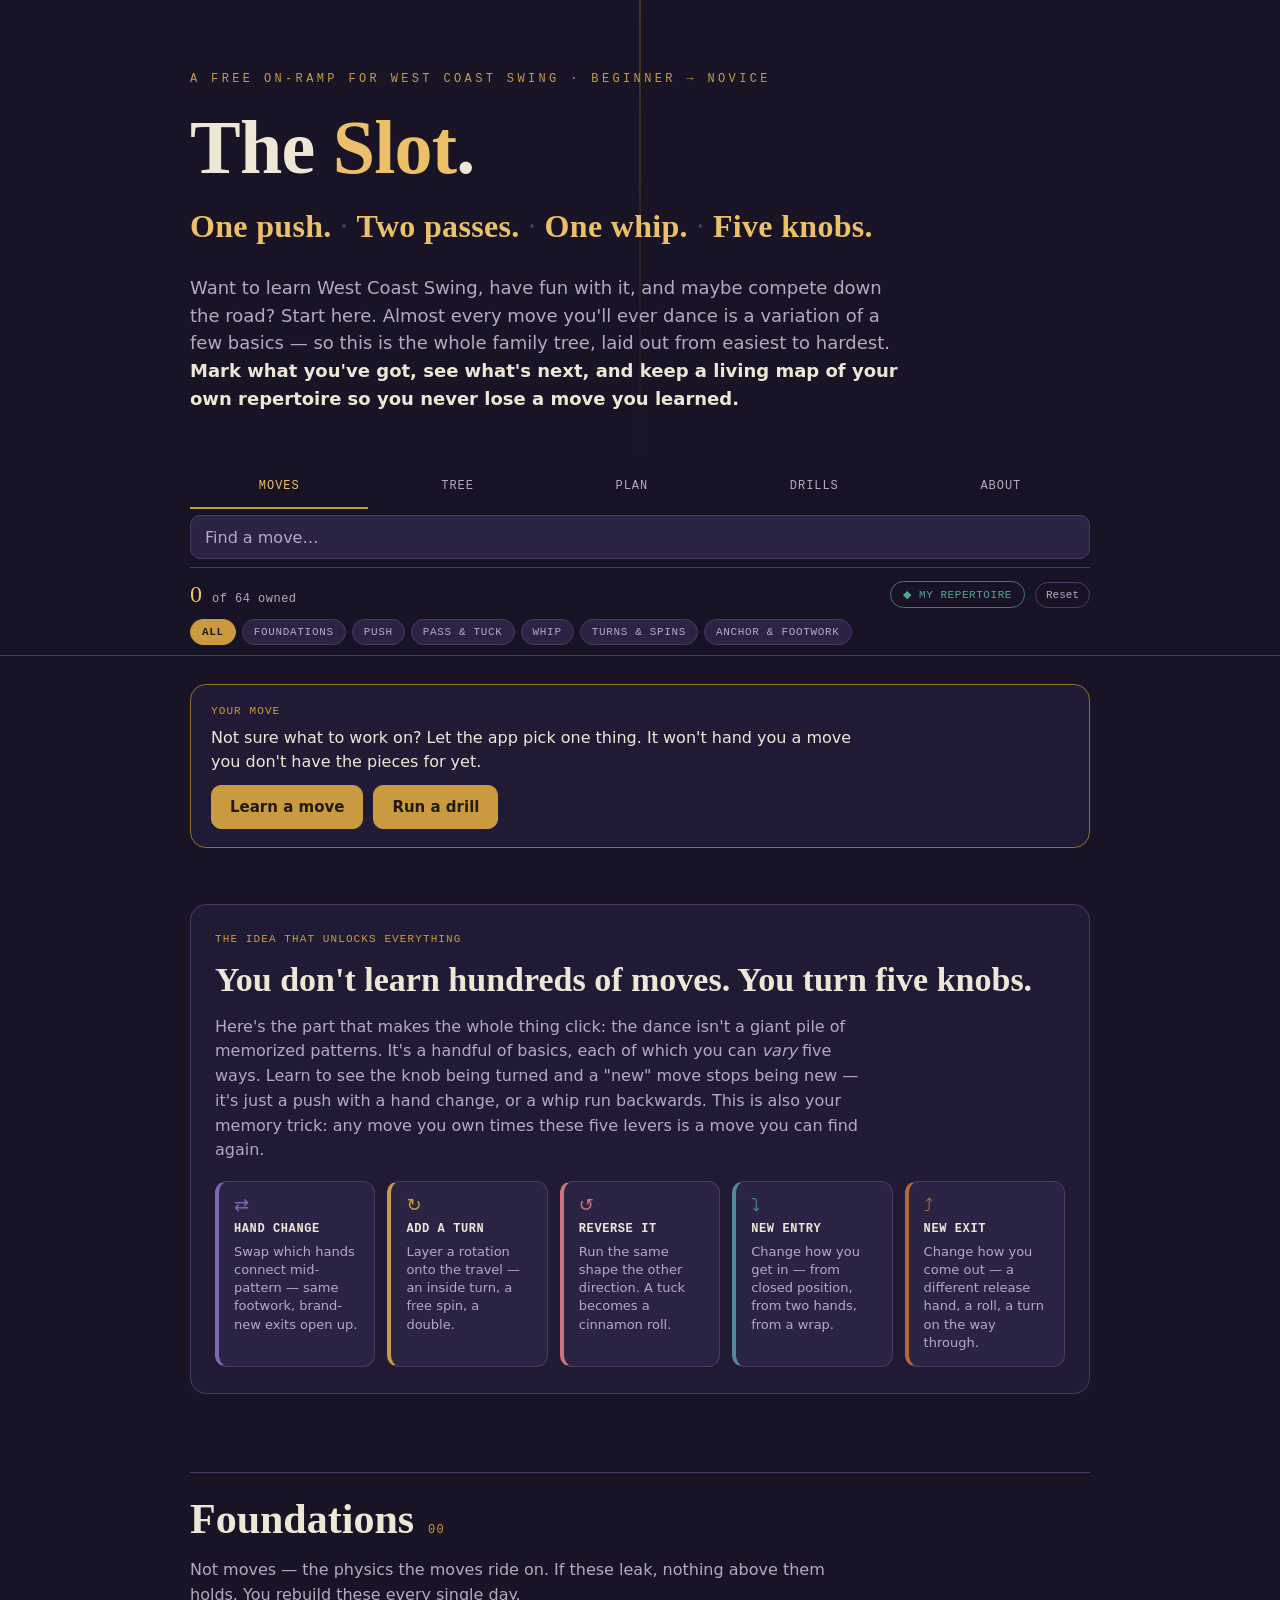
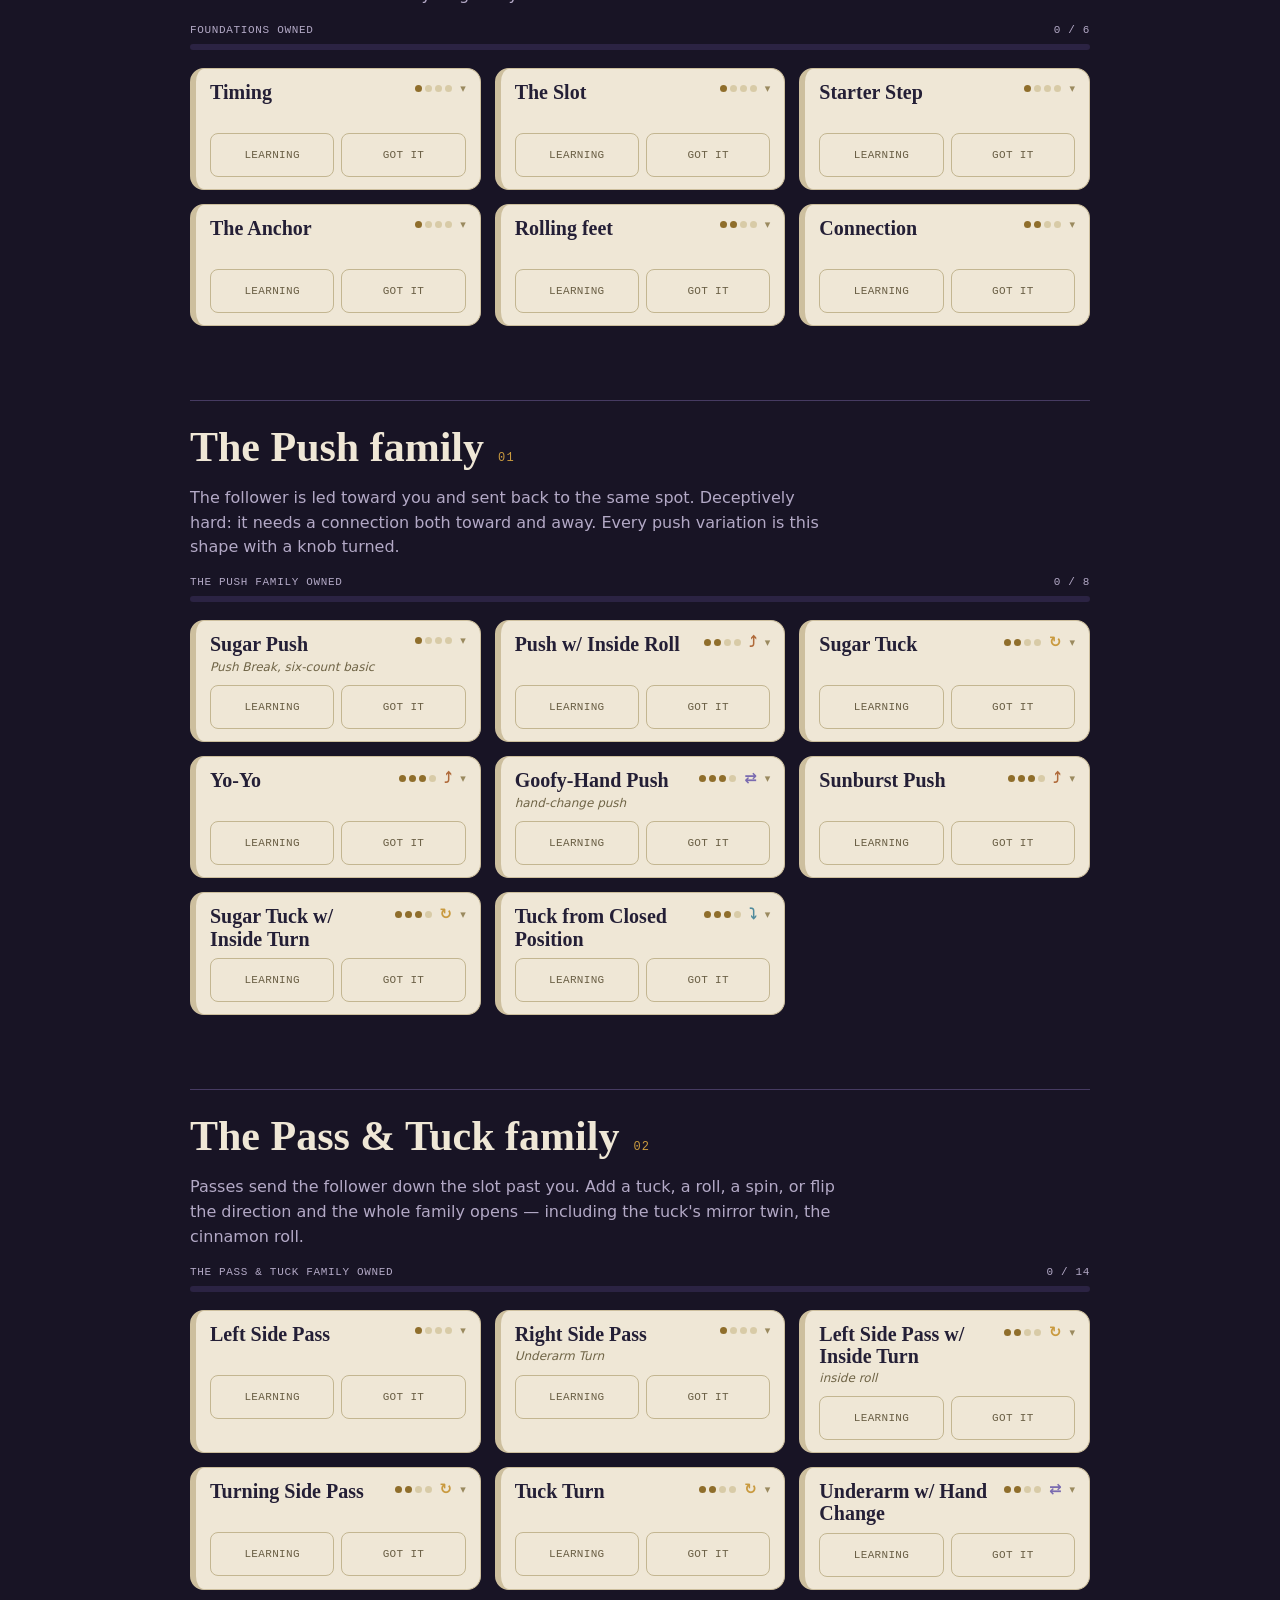
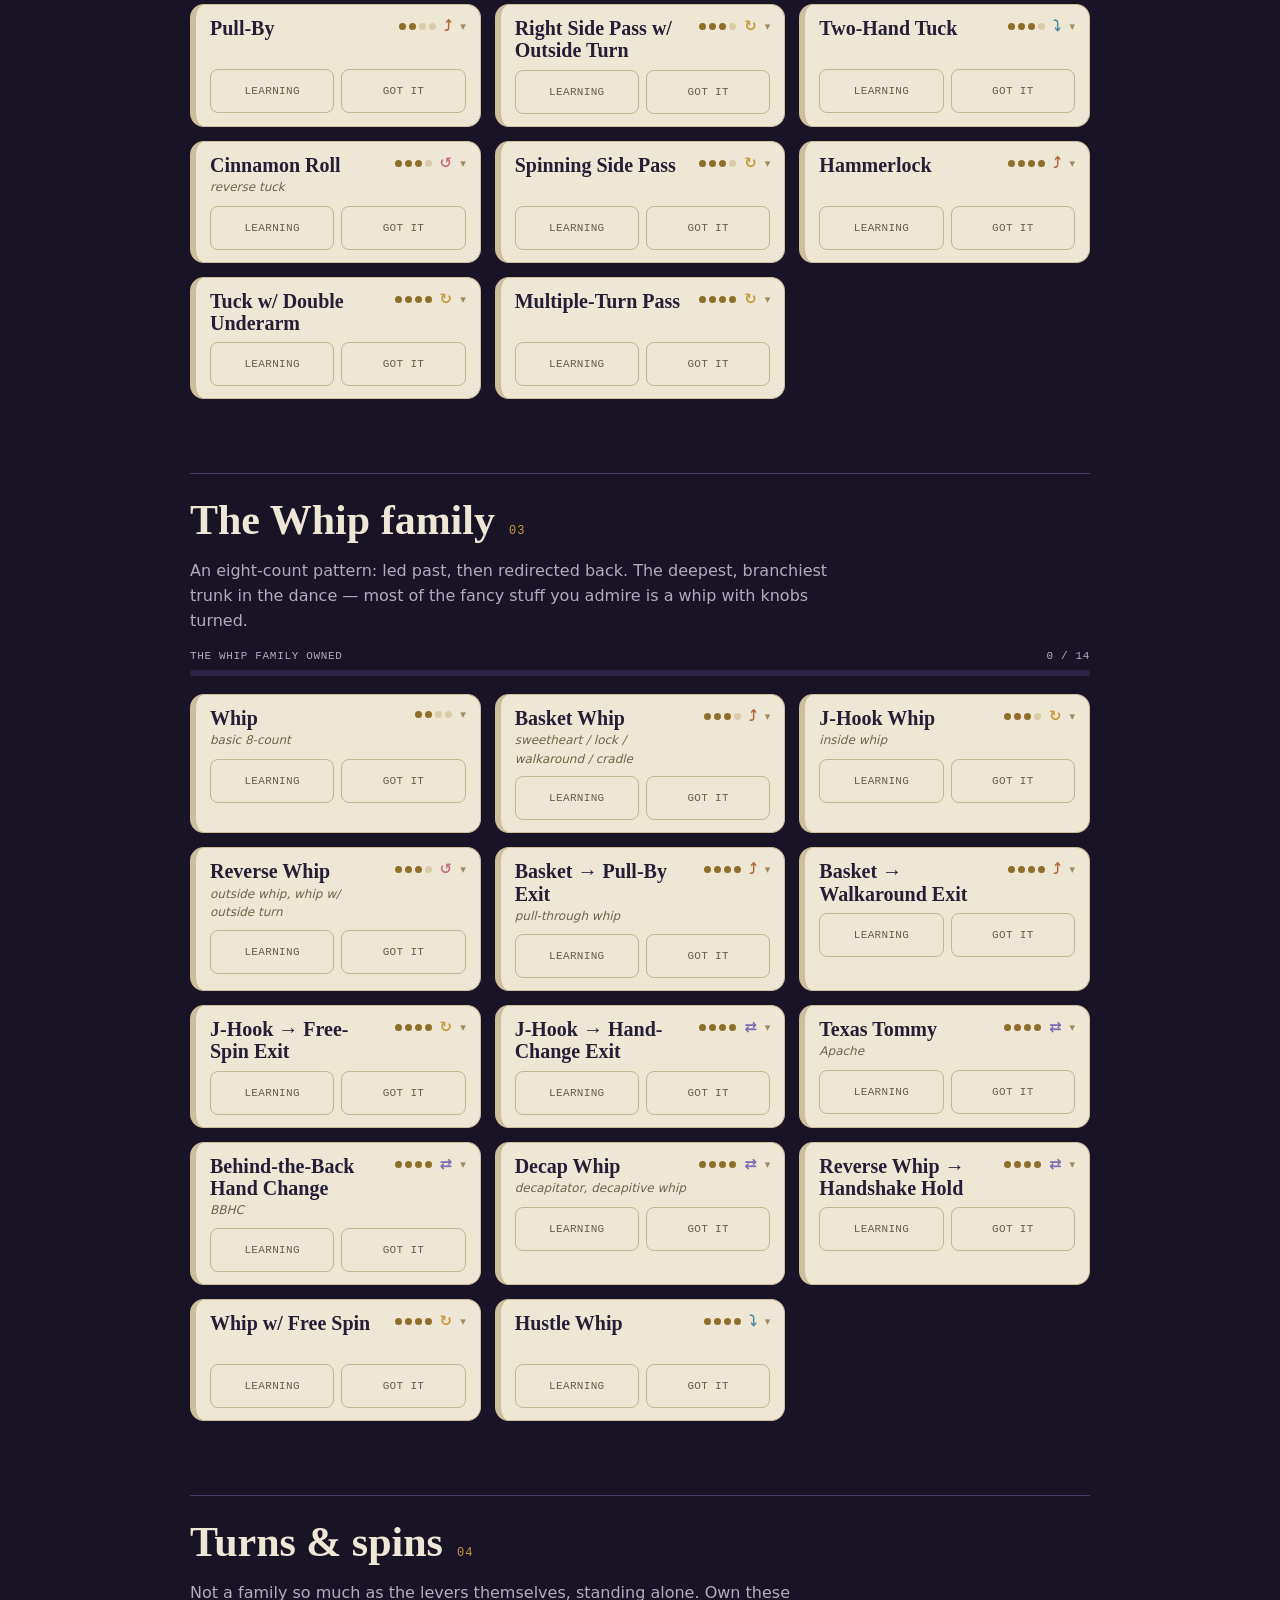
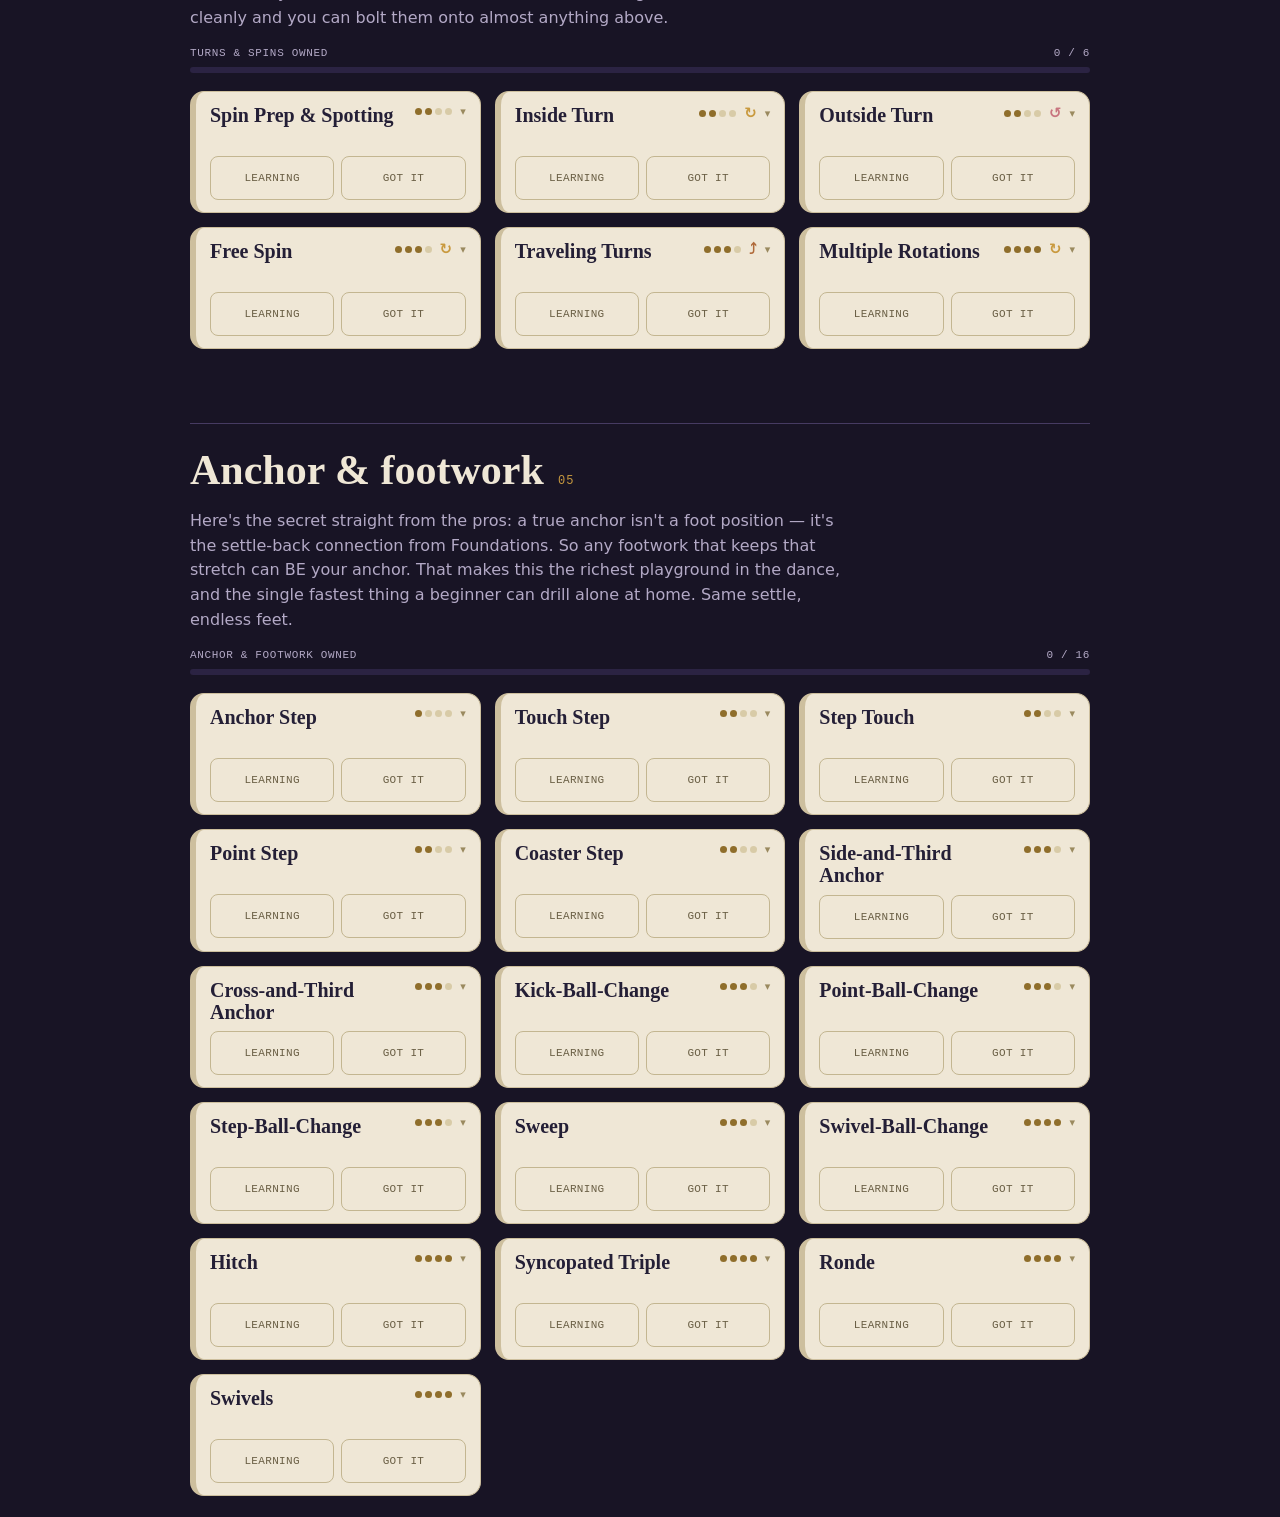
==== index.html @ b0963c93 "Sprint 9 c2: five tab-panels, sticky tab bar, hash routing Body content is regrouped into five role=" ====
<!doctype html>
<html lang="en">
<head>
<meta charset="utf-8">
<meta name="viewport" content="width=device-width, initial-scale=1">
<title>The Slot — a free path through West Coast Swing</title>
<meta name="description" content="A free, scroll-down map of West Coast Swing from beginner to novice. Every move branches off the basics — track what you've learned, see your repertoire, and drill the beginner practice plan.">
<meta name="theme-color" content="#181425">
<meta property="og:type" content="website">
<meta property="og:title" content="The Slot — a free path through West Coast Swing">
<meta property="og:description" content="Every West Coast Swing move branches off one of the basics. Track what you've learned, see your repertoire, and drill the practice plan — a friendly place to start learning to dance.">
<link rel="icon" href="favicon.svg" type="image/svg+xml">
<link rel="stylesheet" href="theslot.css">
<script src="theslot.js" onerror="window.__slotLoadErr=1"></script>
<script>
/* Blank-page net — fully inline, depends on neither theslot.js nor theslot.css (the
   files that may have failed). If the shared script didn't run, retry it once, then
   show a visible, recoverable message instead of a blank page. */
(function(){
  var retried=false, started=false;
  window.slotFail=function(){
    if(started) return;
    document.body.innerHTML='<div role="alert" style="position:fixed;inset:0;display:flex;'
      +'align-items:center;justify-content:center;padding:24px;background:#181425;color:#efe7d6;'
      +'font-family:system-ui,-apple-system,Segoe UI,Roboto,sans-serif">'
      +'<div style="max-width:420px;text-align:center">'
      +'<h1 style="font-size:22px;font-weight:600;margin:0 0 12px">Something didn’t load</h1>'
      +'<p style="font-size:16px;line-height:1.5;color:#b3a9c6;margin:0 0 20px">The site couldn’t '
      +'fetch part of itself. This is usually temporary.</p>'
      +'<button onclick="location.reload()" style="font:600 16px system-ui;min-height:44px;padding:12px 24px;'
      +'border-radius:10px;border:1px solid #c99a3f;background:#c99a3f;color:#231a08;cursor:pointer">Try again</button>'
      +'<p style="font-size:13px;line-height:1.5;color:#8a80a0;margin:20px 0 0">If it keeps happening, an ad '
      +'blocker or privacy extension may be blocking a file.</p>'
      +'</div></div>';
  };
  window.slotBoot=function(startFn){
    function go(){ started=true; try{ startFn(); }catch(e){ started=false; console.warn("[theslot] startup failed",e); slotFail(); } }
    if(typeof MOVES!=="undefined"){ go(); return; }   // shared script ran — start now
    if(retried){ slotFail(); return; }
    retried=true;
    setTimeout(function(){                             // retry once with a cache-buster
      var s=document.createElement("script");
      s.src="theslot.js?retry=1";
      s.onload=function(){ (typeof MOVES!=="undefined")?go():slotFail(); };
      s.onerror=function(){ slotFail(); };
      document.head.appendChild(s);
    },2000);
  };
})();
</script>
<style>
  *{box-sizing:border-box}
  html{scroll-behavior:smooth}
  body{margin:0;background:var(--ink);color:var(--tx);
    font-family:var(--body);line-height:1.55;-webkit-font-smoothing:antialiased}
  a{color:var(--brass-hi)}
  .wrap{max-width:940px;margin:0 auto;padding:0 20px}

  /* hero */
  header.hero{padding:70px 0 26px;position:relative;overflow:hidden}
  .spine{position:absolute;left:50%;top:0;bottom:0;width:2px;
    background:linear-gradient(var(--brass),transparent);opacity:.25;transform:translateX(-50%)}
  .eyebrow{font-family:var(--mono);font-size:12px;letter-spacing:.28em;
    text-transform:uppercase;color:var(--brass);margin-bottom:20px}
  h1{font-family:var(--display);font-weight:600;line-height:1.02;
    font-size:clamp(38px,8vw,76px);margin:0 0 10px;letter-spacing:-.01em}
  h1 em{font-style:normal;color:var(--brass-hi)}
  .pillars{font-family:var(--display);font-size:clamp(20px,4vw,32px);
    color:var(--tx);margin:16px 0 22px;letter-spacing:.01em}
  .pillars b{color:var(--brass-hi);font-weight:600}
  .pillars span{color:var(--line)}
  .lede{font-size:18px;color:var(--tx-dim);max-width:62ch}
  .lede strong{color:var(--tx)}

  /* sticky top bar: tabs (always) + search (always) + controls (Moves only). One
     sticky element, not three stacked ones. */
  .topbar{position:sticky;top:0;z-index:40;background:rgba(24,20,37,.94);
    backdrop-filter:blur(8px);border-bottom:1px solid var(--line)}
  .topbar .wrap{padding-top:8px;padding-bottom:8px}
  /* tab bar */
  .tabs{display:flex;gap:4px;overflow-x:auto;-webkit-overflow-scrolling:touch;scrollbar-width:none}
  .tabs::-webkit-scrollbar{display:none}
  .tab{flex:1 0 auto;font-family:var(--mono);font-size:12px;letter-spacing:.08em;text-transform:uppercase;
    background:transparent;color:var(--tx-dim);border:0;border-bottom:2px solid transparent;
    padding:9px 12px;min-height:44px;cursor:pointer;transition:color .15s,border-color .15s;white-space:nowrap}
  .tab:hover{color:var(--tx)}
  .tab[aria-selected="true"]{color:var(--brass-hi);border-bottom-color:var(--brass)}
  .tab:focus-visible{outline:2px solid var(--brass);outline-offset:-2px;border-radius:4px}
  /* search row */
  .searchrow{margin-top:6px}
  .search{width:100%;font-family:var(--body);font-size:16px;color:var(--tx);
    background:var(--ink3);border:1px solid var(--line);border-radius:10px;
    padding:10px 14px;min-height:44px;-webkit-appearance:none;appearance:none}
  .search::placeholder{color:var(--tx-dim)}
  .search:focus-visible{outline:2px solid var(--brass);outline-offset:1px;border-color:var(--brass-lo)}
  /* controls row (Moves only). Chips scroll horizontally so the sticky header stays
     shallow on a phone instead of wrapping to three rows. */
  .controls{margin-top:8px;padding-top:8px;border-top:1px solid var(--line)}
  /* meter | repertoire | reset on the first line, chips scroll on the second */
  .controls .row{display:grid;grid-template-columns:1fr auto auto;gap:6px 10px;align-items:center}
  .meter{display:flex;align-items:baseline;gap:10px;grid-column:1;grid-row:1}
  .meter .big{font-family:var(--display);font-size:24px;color:var(--brass-hi)}
  .meter .sub{font-family:var(--mono);font-size:12px;color:var(--tx-dim);letter-spacing:.04em}
  .toggle{grid-column:2;grid-row:1}
  .reset{grid-column:3;grid-row:1}
  .chips{display:flex;flex-wrap:nowrap;gap:6px;grid-column:1/-1;grid-row:2;min-width:0;
    overflow-x:auto;-webkit-overflow-scrolling:touch;scrollbar-width:none;padding-bottom:2px}
  .chips::-webkit-scrollbar{display:none}
  .chip{white-space:nowrap;flex:0 0 auto}
  .chip{font-family:var(--mono);font-size:11px;letter-spacing:.06em;text-transform:uppercase;
    background:var(--ink3);color:var(--tx-dim);border:1px solid var(--line);
    padding:6px 11px;border-radius:999px;cursor:pointer;transition:.15s}
  .chip:hover{color:var(--tx)}
  .chip.on{background:var(--brass);color:#231a08;border-color:var(--brass);font-weight:600}
  .toggle{font-family:var(--mono);font-size:11px;letter-spacing:.05em;text-transform:uppercase;
    background:transparent;color:var(--got);border:1px solid var(--got-lo);
    padding:6px 12px;border-radius:999px;cursor:pointer;transition:.15s}
  .toggle.on{background:var(--got);color:#08251d;font-weight:600}
  .reset{font-family:var(--mono);font-size:11px;color:var(--tx-dim);background:transparent;
    border:1px solid var(--line);padding:6px 10px;border-radius:999px;cursor:pointer}
  .reset:hover{color:var(--tx)}

  section{padding:20px 0}
  /* The game layer ships dark (D-012). `hidden` is styled display:none by the UA
     stylesheet, but that has near-zero specificity — any later `display` rule on a
     section would silently win and reveal an unreviewed section on the live site.
     This makes the dark-ship guarantee structural instead of leaning on that default. */
  [hidden]{display:none !important}
  .section-lead{max-width:64ch}
  h2.big{font-family:var(--display);font-size:clamp(26px,5vw,40px);margin:8px 0 4px;font-weight:600}

  /* levers key */
  .levers{background:var(--ink2);border:1px solid var(--line);border-radius:16px;
    padding:26px 24px;margin:8px 0 4px}
  .levers .k{font-family:var(--mono);font-size:11px;letter-spacing:.1em;text-transform:uppercase;color:var(--brass);margin-bottom:6px}
  .levers h2{font-family:var(--display);font-size:clamp(24px,4vw,34px);margin:0 0 8px;font-weight:600}
  .levers p{color:var(--tx-dim);max-width:64ch;margin:0 0 18px}
  .lgrid{display:grid;grid-template-columns:repeat(auto-fit,minmax(150px,1fr));gap:12px}
  .lcard{background:var(--ink3);border:1px solid var(--line);border-radius:12px;padding:14px 15px;
    border-left:4px solid var(--c)}
  .lcard .g{font-size:18px;line-height:1;color:var(--c)}
  .lcard .t{font-family:var(--mono);font-size:12px;letter-spacing:.05em;text-transform:uppercase;
    color:var(--tx);margin:6px 0 4px;font-weight:600}
  .lcard .d{font-size:13px;color:var(--tx-dim);line-height:1.4}

  /* family header */
  .fam-head{display:flex;align-items:baseline;gap:14px;margin:34px 0 4px;
    padding-top:14px;border-top:1px solid var(--line)}
  .fam-head h2{font-family:var(--display);font-size:clamp(26px,5vw,42px);margin:0;font-weight:600}
  .fam-head .n{font-family:var(--mono);font-size:12px;color:var(--brass);letter-spacing:.1em}
  .fam-desc{color:var(--tx-dim);max-width:64ch;margin:6px 0 14px}
  .fambar{margin:0 0 18px}
  .fambar .lab{display:flex;justify-content:space-between;font-family:var(--mono);
    font-size:11px;letter-spacing:.06em;color:var(--tx-dim);margin-bottom:5px;text-transform:uppercase}
  .fambar .track{height:6px;background:var(--ink3);border-radius:3px;overflow:hidden}
  .fambar .fill{height:100%;background:linear-gradient(90deg,var(--got-lo),var(--got));width:0;transition:width .4s}

  /* move cards */
  .moves{display:grid;grid-template-columns:repeat(auto-fill,minmax(280px,1fr));gap:14px}
  .move .card{background:var(--paper);color:var(--tx-ink);border-radius:14px;padding:12px 14px;
    border:1px solid #cdbf9e;border-left:6px solid #cdbf9e;transition:border-color .18s,background .18s;height:100%;
    display:flex;flex-direction:column;gap:8px}
  .move[data-status="learning"] .card{border-left-color:var(--learning)}
  .move[data-status="got"] .card{border-left-color:var(--got);background:#e7edd9}
  /* the whole name row is the expand toggle — a real button, reset to look like the old header */
  .cardhead{width:100%;background:transparent;border:0;padding:0;margin:0;color:inherit;
    font:inherit;text-align:left;cursor:pointer;min-height:44px;
    display:flex;justify-content:space-between;align-items:flex-start;gap:10px}
  .cardhead:focus-visible{outline:2px solid var(--brass);outline-offset:3px;border-radius:8px}
  .hd-title{display:flex;flex-direction:column;min-width:0}
  .hd-side{display:flex;align-items:center;gap:8px;flex-shrink:0;padding-top:2px}
  .name{font-family:var(--display);font-size:20px;font-weight:600;line-height:1.12}
  .aka{font-size:12px;color:#6f6446;margin-top:2px;font-style:italic}
  .pips{display:flex;gap:3px;flex-shrink:0}
  .pip{width:7px;height:7px;border-radius:50%;background:#d8cba7}
  .pip.on{background:var(--brass-lo)}
  .lglyph{font-size:15px;line-height:1;color:var(--c);font-weight:700}
  .chev{font-size:11px;color:#9a8a5f;line-height:1;transition:transform .18s}
  .cardhead[aria-expanded="true"] .chev{transform:rotate(180deg)}
  .detail{display:flex;flex-direction:column;gap:9px}
  .meta{display:flex;flex-wrap:wrap;gap:6px;align-items:center}
  .count{font-family:var(--mono);font-size:11px;color:#5a4e33;background:#e2d6b7;
    padding:2px 7px;border-radius:5px;letter-spacing:.02em}
  .lever{font-family:var(--mono);font-size:10px;letter-spacing:.05em;text-transform:uppercase;
    padding:2px 8px;border-radius:999px;color:#fff;background:var(--c);display:inline-flex;gap:5px;align-items:center;font-weight:600}
  .builds{font-family:var(--mono);font-size:11px;letter-spacing:.02em;color:#7a6b45}
  .builds b{color:var(--brass-lo)}
  .blurb{font-size:14px;color:#3f3826;line-height:1.5}
  .status{display:flex;gap:7px}
  .status button{font-family:var(--mono);font-size:11px;letter-spacing:.03em;text-transform:uppercase;
    border:1px solid #c3b691;background:transparent;color:#6a5f45;padding:5px 11px;border-radius:8px;cursor:pointer;transition:.15s;
    min-height:44px;flex:1}
  .status button:focus-visible{outline:2px solid var(--brass);outline-offset:2px}
  .status .lrn.on{background:var(--learning);border-color:var(--learning);color:#3a2409;font-weight:600}
  .status .got.on{background:var(--got);border-color:var(--got);color:#07251d;font-weight:600}
  .watch{align-self:flex-start;font-family:var(--mono);font-size:11px;letter-spacing:.03em;text-transform:uppercase;color:#5a4e33;text-decoration:none;border:1px solid #c3b691;border-radius:8px;padding:8px 12px;min-height:38px;display:inline-flex;align-items:center;transition:.15s;white-space:nowrap}
  .watch:hover{background:#e2d6b7;color:#3a2f19}
  @media (prefers-reduced-motion:reduce){.chev{transition:none}}

  .empty{color:var(--tx-dim);font-style:italic;padding:8px 0 20px}

  /* prose blocks */
  .block{background:var(--ink2);border:1px solid var(--line);border-radius:16px;padding:26px 24px;margin:8px 0}
  .block.honest{border-color:var(--brass-lo);background:linear-gradient(180deg,#221a2f,#1c1729)}
  .block .k{font-family:var(--mono);font-size:11px;letter-spacing:.1em;text-transform:uppercase;color:var(--brass);margin-bottom:8px}
  .block h2{font-family:var(--display);font-size:clamp(24px,4vw,36px);margin:0 0 12px;font-weight:600}
  .block p{color:var(--tx-dim);max-width:66ch;margin:0 0 12px}
  .block p:last-child{margin-bottom:0}
  .block strong{color:var(--tx)}
  .tips{display:grid;grid-template-columns:repeat(auto-fit,minmax(220px,1fr));gap:14px;margin-top:6px}
  .tip{background:var(--ink3);border:1px solid var(--line);border-radius:12px;padding:16px}
  .tip h3{font-family:var(--display);font-size:18px;margin:0 0 6px;font-weight:600;color:var(--tx)}
  .tip p{font-size:14px;color:var(--tx-dim);margin:0;max-width:none}
  .treekey{display:flex;flex-wrap:wrap;gap:8px 18px;margin:2px 0 16px;font-family:var(--mono);font-size:11px;color:var(--tx-dim);letter-spacing:.02em}
  .treekey .d{display:inline-block;width:9px;height:9px;border-radius:2px;margin-right:6px;vertical-align:middle}
  .treekey .kl{color:var(--brass);text-transform:uppercase;letter-spacing:.1em;flex-basis:100%}
  .treewrap{overflow-x:auto;-webkit-overflow-scrolling:touch;border-radius:12px}
  .tree{display:block;width:100%;min-width:640px;height:auto}
  /* The dynamic tree sizes its own viewBox to the container, so it never needs
     the horizontal scroll the hand-made SVG depends on. */
  .tree-dyn{min-width:0}
  #tree2 g[data-fid]{cursor:pointer}
  /* Chrome does not match :focus on an SVG <g>, and outline does not paint on
     SVG reliably — so focus is flagged by an attribute and drawn as a stroke. */
  #tree2 g[data-focus] .rbox,#tree2 g[data-fid]:focus .rbox{stroke:var(--brass-hi);stroke-width:2}
  .block h3.sub-h{font-family:var(--display);font-size:22px;margin:30px 0 6px;font-weight:600;color:var(--tx)}
  .routine-steps{margin:14px 0 8px;border-top:1px solid var(--line)}
  .rstep{display:flex;gap:16px;padding:14px 0;border-bottom:1px solid var(--line);align-items:baseline}
  .rstep .t{font-family:var(--mono);font-size:12px;color:var(--brass);white-space:nowrap;min-width:66px;letter-spacing:.03em}
  .rstep .c h4{font-family:var(--display);font-size:18px;margin:0 0 3px;font-weight:600;color:var(--tx)}
  .rstep .c p{margin:0;color:var(--tx-dim);font-size:14px;max-width:62ch}
  .weeklist{display:flex;flex-direction:column;gap:14px;margin-top:6px}
  .wk{background:var(--ink3);border:1px solid var(--line);border-radius:12px;padding:18px 20px;border-left:4px solid var(--brass)}
  .wk .wnum{font-family:var(--mono);font-size:11px;letter-spacing:.14em;text-transform:uppercase;color:var(--brass)}
  .wk h3{font-family:var(--display);font-size:22px;margin:4px 0 4px;font-weight:600;color:var(--tx)}
  .wk .idea{color:var(--tx);font-size:15px;margin:0 0 9px;font-style:italic;max-width:68ch}
  .wk p{color:var(--tx-dim);font-size:14.5px;margin:0;max-width:68ch}
  .wk .role{display:block;margin-top:10px;font-family:var(--mono);font-size:12px;color:var(--tx-dim);letter-spacing:.02em;line-height:1.7}
  .wk .role b{color:var(--tx)}

  /* drill bank (game layer) */
  .fnd-head{font-family:var(--display);font-size:22px;margin:30px 0 6px;font-weight:600;color:var(--tx)}
  .drills{display:grid;grid-template-columns:repeat(auto-fill,minmax(280px,1fr));gap:14px}
  .drill{background:var(--paper);color:var(--tx-ink);border-radius:14px;padding:16px 16px 14px;
    border:1px solid #cdbf9e;border-left:6px solid var(--got);height:100%;
    display:flex;flex-direction:column;gap:9px}
  .drill .name{font-family:var(--display);font-size:20px;font-weight:600;line-height:1.12}
  .drill .meta{display:flex;flex-wrap:wrap;gap:6px;align-items:center}
  .drill .lvl,.drill .mins{font-family:var(--mono);font-size:11px;color:#5a4e33;background:#e2d6b7;
    padding:2px 7px;border-radius:5px;letter-spacing:.06em;text-transform:uppercase}
  .drill .develops{font-family:var(--mono);font-size:11px;letter-spacing:.02em;color:#7a6b45}
  .drill .blurb{font-size:14px;color:#3f3826;line-height:1.5;flex:1}
  .drill .cue{font-size:15px;font-style:italic;color:#3f3826;line-height:1.45;
    border-left:1px solid var(--brass-lo);padding-left:12px;margin-top:2px}
  .fnd-note{color:var(--tx-dim);font-size:14px;max-width:64ch;margin:0 0 14px}

  /* challenge card */
  .challenge{background:var(--ink2);border:1px solid var(--brass-lo);border-radius:16px;padding:18px 20px;margin:8px 0}
  .challenge .k{font-family:var(--mono);font-size:11px;letter-spacing:.1em;text-transform:uppercase;color:var(--brass);margin-bottom:6px}
  .challenge .activity{font-family:var(--mono);font-size:12px;color:var(--tx-dim);letter-spacing:.03em;margin:0 0 10px}
  .challenge .lead{font-size:16px;color:var(--tx);margin:0 0 6px;max-width:64ch;line-height:1.45}
  .challenge .lead b{color:var(--brass-hi);font-weight:600}
  .challenge .meta{font-family:var(--mono);font-size:12px;color:var(--tx-dim);letter-spacing:.02em;margin:0 0 12px}
  .challenge .meta b{color:var(--tx)}
  .challenge .double{color:var(--got);font-size:14px;line-height:1.45;margin:10px 0 0;max-width:64ch}
  .challenge .act{display:flex;flex-wrap:wrap;gap:10px;margin-top:12px}
  .cbtn{font-family:var(--body);font-size:15px;font-weight:600;border-radius:10px;padding:11px 18px;
    min-height:44px;cursor:pointer;border:1px solid var(--brass);background:var(--brass);color:#231a08;transition:.15s}
  .cbtn.ghost{background:transparent;color:var(--brass-hi);border-color:var(--brass-lo)}
  .cbtn:hover{filter:brightness(1.06)}

  footer{padding:40px 0 70px;color:var(--tx-dim);font-size:13px;max-width:70ch}
  footer a{color:var(--brass-hi)}
  .fade{opacity:0;transform:translateY(14px);animation:rise .6s forwards}
  @keyframes rise{to{opacity:1;transform:none}}
  @media (max-width:520px){.meter{width:100%;margin-bottom:6px}}
</style>
</head>
<body>

<header class="hero">
  <div class="spine"></div>
  <div class="wrap">
    <div class="eyebrow">A free on-ramp for West Coast Swing · beginner → novice</div>
    <h1>The <em>Slot</em>.</h1>
    <div class="pillars"><b>One push.</b> <span>·</span> <b>Two passes.</b> <span>·</span> <b>One whip.</b> <span>·</span> <b>Five knobs.</b></div>
    <p class="lede">Want to learn West Coast Swing, have fun with it, and maybe compete down the road? Start here. Almost every move you'll ever dance is a variation of a few basics — so this is the whole family tree, laid out from easiest to hardest. <strong>Mark what you've got, see what's next, and keep a living map of your own repertoire so you never lose a move you learned.</strong></p>
  </div>
</header>


<div class="topbar">
  <div class="wrap">
    <div class="tabs" role="tablist" aria-label="Site sections">
      <button class="tab" id="t-moves"  role="tab" aria-selected="true"  aria-controls="p-moves"  tabindex="0"  data-panel="moves">Moves</button>
      <button class="tab" id="t-tree"   role="tab" aria-selected="false" aria-controls="p-tree"   tabindex="-1" data-panel="tree">Tree</button>
      <button class="tab" id="t-plan"   role="tab" aria-selected="false" aria-controls="p-plan"   tabindex="-1" data-panel="plan">Plan</button>
      <button class="tab" id="t-drills" role="tab" aria-selected="false" aria-controls="p-drills" tabindex="-1" data-panel="drills">Drills</button>
      <button class="tab" id="t-about"  role="tab" aria-selected="false" aria-controls="p-about"  tabindex="-1" data-panel="about">About</button>
    </div>
    <div class="searchrow">
      <input type="search" id="q" class="search" placeholder="Find a move…" aria-label="Find a move" autocomplete="off" autocapitalize="off" spellcheck="false">
    </div>
    <div class="controls" id="mv-controls">
      <div class="row">
        <div class="meter"><span class="big" id="m-got">0</span><span class="sub" id="m-sub">of 0 owned</span></div>
        <div class="chips" id="chips"></div>
        <button class="toggle" id="rep" title="Show only the moves you've marked as owned">◆ My repertoire</button>
        <button class="reset" id="reset">Reset</button>
      </div>
    </div>
  </div>
</div>

<div class="wrap">

  <div class="panel" id="p-moves" role="tabpanel" aria-labelledby="t-moves" tabindex="0">

    <section><div class="challenge" id="challenge" aria-live="polite"></div></section>

  <section>
    <div class="levers">
      <div class="k">The idea that unlocks everything</div>
      <h2>You don't learn hundreds of moves. You turn five knobs.</h2>
      <p>Here's the part that makes the whole thing click: the dance isn't a giant pile of memorized patterns. It's a handful of basics, each of which you can <em>vary</em> five ways. Learn to see the knob being turned and a "new" move stops being new — it's just a push with a hand change, or a whip run backwards. This is also your memory trick: any move you own times these five levers is a move you can find again.</p>
      <div class="lgrid">
        <div class="lcard" style="--c:var(--lv-hand)"><div class="g">⇄</div><div class="t">Hand change</div><div class="d">Swap which hands connect mid-pattern — same footwork, brand-new exits open up.</div></div>
        <div class="lcard" style="--c:var(--lv-turn)"><div class="g">↻</div><div class="t">Add a turn</div><div class="d">Layer a rotation onto the travel — an inside turn, a free spin, a double.</div></div>
        <div class="lcard" style="--c:var(--lv-rev)"><div class="g">↺</div><div class="t">Reverse it</div><div class="d">Run the same shape the other direction. A tuck becomes a cinnamon roll.</div></div>
        <div class="lcard" style="--c:var(--lv-entry)"><div class="g">⤵</div><div class="t">New entry</div><div class="d">Change how you get in — from closed position, from two hands, from a wrap.</div></div>
        <div class="lcard" style="--c:var(--lv-exit)"><div class="g">⤴</div><div class="t">New exit</div><div class="d">Change how you come out — a different release hand, a roll, a turn on the way through.</div></div>
      </div>
    </div>
  </section>

    <div id="tree"></div>
  </div>

  <div class="panel" id="p-tree" role="tabpanel" aria-labelledby="t-tree" tabindex="0" hidden>
  <section>
    <div class="block">
      <div class="k">The whole map · one glance</div>
      <h2>The family tree</h2>
      <p>Here's the thing the phone-book move lists never show you: it's <strong>one tree</strong>. Every branch traces back to a basic on the left, and the further right you travel, the harder it gets. Each node's colored edge and glyph is the <em>lever</em> you turn to reach it — so you can literally see a cinnamon roll growing off the tuck turn, or a fistful of exits hanging off the basket whip.</p>
      <p>Then there's the top of the tree, which works differently. The six Foundations — timing, the slot, the starter step, the anchor, rolling feet, connection — aren't moves you finish. Nobody wakes up one morning done with timing. So instead of a Got-it button they get a <strong>ladder</strong>: a handful of rungs describing what "better" actually looks like, from your first honest attempt to the thing you'll still be sharpening in five years. Tap a rung when you've reached it. Moves fill in the same way — mark one Got it and you'll see it light up here, so the tree doubles as a picture of how far you've come. Nothing here decides that for you — you're the only one in the room who knows.</p>
      <p>One rung on the Anchor ladder points ⤴ at the footwork family further down. That's not a mistake. An anchor is a <em>connection</em>, not a foot position — so once you own the settle-back, any footwork that keeps it can be your anchor. The whole footwork family is anchor practice wearing different shoes.</p>
      <div class="treekey"><span class="kl">how a move branches</span>
        <span><span class="d" style="background:#8f6e2b"></span>basic / root</span>
        <span><span class="d" style="background:#c99a3f"></span>↻ add a turn</span>
        <span><span class="d" style="background:#c8757f"></span>↺ reverse it</span>
        <span><span class="d" style="background:#7a6bb0"></span>⇄ hand change</span>
        <span><span class="d" style="background:#4f8a9c"></span>⤵ new entry</span>
        <span><span class="d" style="background:#b06a3a"></span>⤴ new exit</span>
      </div>
      <div class="treekey"><span class="kl">what you've marked</span>
        <span><span class="d" style="background:#e7edd9;border:1px solid #54a58c"></span>move you own</span>
        <span><span class="d" style="background:#efe7d6;border:1px solid #dd934a"></span>still learning</span>
        <span><span class="d" style="background:#54a58c"></span>rung reached</span>
        <span><span class="d" style="background:#d8cba7"></span>not yet</span>
        <span><span class="d" style="background:#8f6e2b"></span>bonus rung</span>
      </div>
      <div class="treewrap"><div id="tree2"></div></div>
    </div>
  </section>
  </div>

  <div class="panel" id="p-plan" role="tabpanel" aria-labelledby="t-plan" tabindex="0" hidden>
  <section>
    <div class="block">
      <div class="k">Practice · how to actually get better</div>
      <h2>Drill, then scrimmage. Rinse. Repeat.</h2>
      <div class="tips">
        <div class="tip"><h3>Practice ≠ social dancing</h3><p>Socials are the game. Practice is where you drill one thing badly until it's good. Do both — don't confuse them. A move only becomes yours after reps, not after seeing it once.</p></div>
        <div class="tip"><h3>No partner? Shadow it.</h3><p>You can drill footwork, rolling feet, anchors, and lead shapes completely solo. Most of what breaks down in these isn't the partner — it's your own base.</p></div>
        <div class="tip"><h3>Go painfully slow</h3><p>If you can't do a move slowly, you're hiding something in the speed. Slow songs build the control fast songs let you fake.</p></div>
        <div class="tip"><h3>Partnering is the real skill</h3><p>The most-skipped thing isn't patterns — it's cleanly leading and following an unfamiliar body. A Jack &amp; Jill hands you strangers, so practice with them.</p></div>
        <div class="tip"><h3>You don't need advanced moves</h3><p>Clean basics beat messy tricks at every level a beginner competes in. Get good enough at the simple stuff to look calm — that's the whole game early on.</p></div>
        <div class="tip"><h3>Count the music everywhere</h3><p>In the car, at your desk, in line. Finding the "1" instantly is free, and it's the difference between dancing to a song and dancing near one.</p></div>
      </div>
    </div>
  </section>

  <section>
    <div class="block">
      <div class="k">Level up fast &middot; the practice plan</div>
      <h2>Thirty minutes a day beats three hours on Saturday</h2>
      <p>The tree shows you <em>what</em> to learn. This shows you <em>how</em> to drill it. It's a thirty-minute routine you run every day &mdash; the same shape each time &mdash; and the focus shifts a little each week. Do this and you'll get good faster than people who only dance at socials, because a social is the game, and this is practice. They're not the same thing, and you need both.</p>
      <p>One rule matters more than the rest: <strong>protect the first twelve minutes.</strong> Miss a day? Don't cram double tomorrow &mdash; just pick the routine back up. Showing up small and often is the entire trick. Nobody gets good in a weekend binge; they get good in a hundred quiet half-hours.</p>

      <h3 class="sub-h">The daily thirty</h3>
      <p>Think of it in two layers. The first twelve minutes never change &mdash; that's the perishable stuff (timing, feet, the anchor) that quietly rusts the moment you skip it. The middle block rotates to this week's focus, with a couple minutes of review mixed in so old skills don't fade. Set a timer and just move through it.</p>
      <div class="routine-steps">
        <div class="rstep"><span class="t">0&ndash;6 min</span><div class="c"><h4>Timing &amp; feet</h4><p>Put on a metronome or a song and dance your basics with exactly one job: land each step on the beat, rolling smoothly through your feet instead of stamping. This is your warm-up and your single most important skill, every single day.</p></div></div>
        <div class="rstep"><span class="t">6&ndash;12 min</span><div class="c"><h4>Anchor lab</h4><p>Drill the settle at the end of a pattern &mdash; the stretchy "boing" where you lean your weight back and let it spring you home. Hold a doorframe or kitchen counter as a pretend partner. Never skip this one; it's the heartbeat of the whole dance.</p></div></div>
        <div class="rstep"><span class="t">12&ndash;24 min</span><div class="c"><h4>This week's focus</h4><p>Spend most of this block on the week's new idea (below), plus a few minutes revisiting last week's so it stays sharp. This is where new things actually get built into your body.</p></div></div>
        <div class="rstep"><span class="t">24&ndash;28 min</span><div class="c"><h4>Put it to music</h4><p>Dance your basics to a real song &mdash; slow some days, fast others. Practice dropping into any song and finding the "1" instantly. Music is the point; don't leave it for last forever.</p></div></div>
        <div class="rstep"><span class="t">28&ndash;30 min</span><div class="c"><h4>Note one fix</h4><p>Jot down one thing that felt off and one thing to try tomorrow. Thirty seconds. This tiny habit is what quietly turns "practice" into "progress."</p></div></div>
      </div>

      <h3 class="sub-h">The weekly focus &mdash; seven weeks to a real foundation</h3>
      <p>Each week, the middle block of your daily thirty points at one new idea. Run them in order, because they stack &mdash; timing holds up the feet, the feet hold up the anchor, and so on. After week seven, keep the daily routine running and start pulling harder moves from the tree above. The routine never really ends; only the focus changes.</p>
      <div class="weeklist">
        <div class="wk"><div class="wnum">Week 1</div><h3>Timing</h3><p class="idea">Land your feet exactly when the music says "now."</p><p>Picture a ball bouncing on the floor. Every time it hits, that's a beat &mdash; and your job is to land your steps at that exact moment, not a hair early, not a hair late. It's the same feeling as clapping along to a song without thinking about it; you're just moving that feeling down into your feet. Nail this and everything else looks clean. Miss it and even great moves look sloppy, like a singer who knows all the words but keeps coming in late.</p></div>
        <div class="wk"><div class="wnum">Week 2</div><h3>Rolling feet &amp; small steps</h3><p class="idea">Walk like a cat, not like a soldier.</p><p>Watch how a cat moves &mdash; smooth, quiet, its weight rolling through each paw. Now picture a soldier marching: stiff, stompy, feet slapping down flat. West Coast Swing should look like the cat. Your foot lands and rolls across itself like a wheel instead of stamping down all at once. The other half is taking <em>small</em> steps &mdash; big ones run you out of room and wreck your anchor before you even get there. Small and smooth is the whole polished look people chase.</p></div>
        <div class="wk"><div class="wnum">Week 3</div><h3>The anchor</h3><p class="idea">Settle back at the end of every move, like a stretched rubber band.</p><p>At the end of each pattern you don't just stop &mdash; you settle <em>back</em>, stretching gently away from your partner, and you hold it for a beat before the next thing starts. Think of a swing set: you pull back, pause at the top, and that stored-up energy is what sends you forward again. Leaving the anchor early &mdash; creeping forward before you should &mdash; is the number-one thing that screams "beginner." <span class="role"><b>Followers:</b> settle back, never forward &mdash; if you fix one thing ever, fix this. &nbsp; <b>Leaders:</b> invite the settle, then give it time to spring back on its own.</span></p></div>
        <div class="wk"><div class="wnum">Week 4</div><h3>Posture, frame &amp; quiet arms</h3><p class="idea">Move from your body; let your arms be quiet wires.</p><p>Imagine a floppy puppet that flails around from its arms &mdash; that's the beginner look. A good dancer moves like one solid piece, driven by the big engine in the belly and back, and the arms are just the wires that carry the message between two people. "Quiet arms" means your arms hold a steady shape while your body does the real work. Yanking and pushing with your arms feels rough and kills your timing; moving from your center feels smooth and, weirdly, stronger.</p></div>
        <div class="wk"><div class="wnum">Week 5</div><h3>The slot &amp; leading clearly</h3><p class="idea">Dance in an invisible bowling lane, and be so clear a stranger can follow you.</p><p>The dance lives in a "slot" &mdash; picture a bowling lane painted on the floor. The follower travels up and down that lane; the leader mostly stays off to the side and sends her along it. Clarity means leading (or following) so cleanly that a total stranger gets it on the first try &mdash; which matters, because a social hands you strangers all night long. A clear, roomy lead that makes your partner look good beats a fancy, cramped one every time.</p></div>
        <div class="wk"><div class="wnum">Week 6</div><h3>Adaptability &amp; presence</h3><p class="idea">Match whoever you're dancing with, and look like you're enjoying it.</p><p>Think about playing catch. With a little kid you toss the ball gently; with a grown-up you throw it harder &mdash; you automatically match the person in front of you. Dancing's the same: you adjust to the partner you drew instead of forcing your way through. "Presence" just means looking alive &mdash; eye contact, a real smile, like you two are having a nice conversation instead of doing chores. This is the week to start dancing with people who aren't your usual partner, because that's the real skill.</p></div>
        <div class="wk"><div class="wnum">Week 7</div><h3>Musicality</h3><p class="idea">Dance <em>with</em> the song, not just while it happens to be playing.</p><p>There's a difference between doing steps that happen to have music behind them and actually dancing <em>to</em> the song &mdash; getting quiet when it's quiet, giving a little punch when it hits. Two pieces make it work. "Finding the 1" is hearing instantly where the count starts, like spotting exactly where a jump rope is at the bottom of its swing so you can hop in without tripping. And feeling the "phrase" is noticing that songs come in chunks of eight beats, and starting fresh moves at the top of one. Keep it simple, though &mdash; one calm pause on an obvious big moment in the music does more for you right now than a pile of tricks.</p></div>
      </div>

      <p style="margin-top:22px">That's the foundation the whole tree stands on. Seven weeks, thirty minutes a day, and you'll move better than folks who've been "going out dancing" for years &mdash; because you actually practiced, and practice quietly beats talent that never drills.</p>
    </div>
  </section>
  </div>

  <div class="panel" id="p-drills" role="tabpanel" aria-labelledby="t-drills" tabindex="0" hidden>
  <section id="drill-section">
    <div class="block">
      <div class="k">The drill bank &middot; partner not required</div>
      <h2>Things you can drill alone, today</h2>
      <p>The tree tells you what to learn. These tell you what to <em>drill</em> — and drilling is the part that moves a move from "I've seen it" to "I own it." Every one of these works in a kitchen, alone, with no partner and no floor. Each foundation climbs from level one; the footwork is a spread, not a ladder, so start wherever you like.</p>
      <div id="drills"></div>
    </div>
  </section>
  </div>

  <div class="panel" id="p-about" role="tabpanel" aria-labelledby="t-about" tabindex="0" hidden>
  <section>
    <div class="block honest">
      <div class="k">Where this leads next</div>
      <h2>The dance keeps evolving</h2>
      <p>West Coast Swing keeps evolving — that's part of the fun. Over the last decade-plus it's drifted from a mostly-in-the-feet dance toward flow: <strong>more body shaping, off-axis turns, waves and ripples, and slower, more contemporary music</strong>, a lot of it borrowed from Brazilian Zouk and contemporary partner dance. There are now whole festivals running WCS and Zouk under one roof.</p>
      <p>Two things are true at once, and this map bets on both. First: <strong>the higher levels ask for more than clean basics</strong> — the flowy, musical, deeply connected dancing you see up top is real, and it's worth learning from people who dance it well. Second: <strong>that flow layer is built on top of these basics, not instead of them</strong> — nobody does a gorgeous off-axis whip without owning a clean whip first. So this tree is where everyone starts, and it's the foundation the rest stands on. From here, classes, workshops, and a few good lessons are how you climb.</p>
    </div>
  </section>

  <section>
    <div class="block">
      <div class="k">Where a teacher comes in</div>
      <h2>This is the start — not a reason to skip lessons</h2>
      <p>Let's be clear, because the internet loves to turn this into a fight: <strong>a good teacher is worth it.</strong> Group classes — especially the beginner class before a social — are some of the best-value time you can spend, and a handful of private lessons early on will clean up your technique faster than months of guessing, before habits harden into things you'll have to un-learn. If you fall for this dance, take lessons. Really.</p>
      <p>What this page is for is the <strong>foundation</strong>: the vocabulary, the practice habits, and a map so you always know where you are and what's next. Walk into your first class already knowing the shape of the thing, and every dollar you spend on instruction goes further.</p>
      <p>And if you catch the competition bug — on paper, Novice is judged on <strong>timing, technique, and teamwork</strong>, all of which start right here. In practice, most of the community will tell you a coach who knows what the judges reward makes a real difference, and they're not wrong. So the point of this page was never "don't pay anyone." It's simpler: <strong>start here, have fun, and let lessons be a choice you make on purpose</strong> — not a giant package you feel pressured into before you even know you love it.</p>
    </div>
  </section>

  <footer>
    <p>A starting map, not the whole forest — West Coast Swing has hundreds of variations and the naming is genuinely inconsistent from studio to studio (your "cinnamon roll" is someone else's "reverse tuck"). This is a curated spine you can grow, ordered easiest→hardest, with every move tagged by the basic it descends from and the knob you turn to get there. <strong>Your progress saves to this page on your device</strong> — both the moves you mark and the foundation rungs you've reached. Nothing leaves your browser and there's no account to make. Families and difficulty follow the shared push / pass / whip vocabulary that virtually every WCS figure comes from. Flip on <em>My repertoire</em> to see just the moves you own — a leader's cheat-sheet for the ones you forget mid-dance.</p>
    <p style="margin-top:14px">Feeling lucky? There's a <a href="game.html">game edition</a> — spin a wheel, draw a move or a drill, and let luck pick what you practise next.</p>
  </footer>
  </div>

</div>

<script>

let famFilter="all";
let repOnly=false;
// Which move cards are expanded. Cleared/reapplied across render() rebuilds so a
// re-render (status toggle, chip filter) doesn't collapse everything the user opened.
const openCards=new Set();

// ---- challenge card (F2) ----------------------------------------------------
// Four states: idle / offered / accepted / done. Only "accepted" persists, via
// gameState.open, so a closed tab reopens onto the same challenge. The offer and
// the done confirmation are transient UI.
let challengeOffer=null;   // {type:"move"|"drill", move?, drill?, outran?}
let challengeDone=null;    // HTML fragment for the confirmation panel
let challengeOwnId=null;   // move id awaiting the "Own it yet?" self-report

function fmtMinutes(m){
  if(m<60) return m+"m";
  const h=Math.floor(m/60), r=m%60;
  return r?`${h}h ${r}m`:`${h}h`;
}
// Distinct activity days in the last rolling 7 days — a count, never a streak.
function daysThisWeek(){
  const d=new Date(), p=n=>String(n).padStart(2,"0");
  const cut=new Date(d.getFullYear(),d.getMonth(),d.getDate()-6);
  const key=x=>`${x.getFullYear()}-${p(x.getMonth()+1)}-${p(x.getDate())}`;
  const c=key(cut);
  return gameState.dates.filter(s=>s>=c).length;   // ISO strings compare correctly
}
function activityLine(){
  const t=gameState.totals;
  if(!(t.drills||t.moves||gameState.dates.length)) return "";
  const days=daysThisWeek();
  const parts=[`${days} ${days===1?"day":"days"} this week`, `${t.drills} ${t.drills===1?"drill":"drills"}`];
  if(t.minutes) parts.push(fmtMinutes(t.minutes));
  return `<div class="activity">${parts.join(" · ")}</div>`;
}

function moveBody(m,outran){
  if(!m) return `<p class="lead">You've marked every ownable move on the tree. That's the whole map — go social dancing.</p>`;
  const fam=(FAMS.find(f=>f.id===m.fam)||{}).name||m.fam;
  const builds=m.builds?` &middot; builds on <b>${esc(m.builds)}</b>`:"";
  const note=outran?`<p class="meta">This one's above your marked level — you've outrun the tree. Give it a shot anyway.</p>`:"";
  return `<p class="lead"><b>${esc(m.name)}</b></p><p class="meta">${esc(fam)}${builds}</p>${note}`;
}
function drillBody(d){
  if(!d) return `<p class="lead">No drill to show right now.</p>`;
  return `<p class="lead"><b>${esc(d.name)}</b></p><p class="meta">${d.mins} min &middot; develops ${esc(d.develops)}</p>`;
}

function renderChallenge(){
  const el=document.getElementById("challenge");
  if(!el) return;
  const act=activityLine();
  let html;
  if(challengeDone){
    const tail = challengeOwnId
      ? `<p class="meta">Own it yet?</p><div class="act"><button class="cbtn" data-c="gotit">Yes, got it</button><button class="cbtn ghost" data-c="notyet">Not yet</button></div>`
      : `<div class="act"><button class="cbtn" data-c="reset">What's next</button></div>`;
    html=`<div class="k">Nice</div>${act}${challengeDone}${tail}`;
  }else if(gameState.open.map){
    const o=gameState.open.map;
    const body=o.type==="move"?moveBody(moveById(o.id)):drillBody(drillById(o.id));
    html=`<div class="k">Your challenge</div>${act}${body}
      <div class="act"><button class="cbtn" data-c="done">Mark it done</button>
        <button class="cbtn ghost" data-c="abandon">Not now</button></div>`;
  }else if(challengeOffer){
    const co=challengeOffer;
    const body=co.type==="move"?moveBody(co.move,co.outran):drillBody(co.drill);
    html=`<div class="k">Try this</div>${act}${body}
      <div class="act"><button class="cbtn" data-c="accept">I'll do it</button>
        <button class="cbtn ghost" data-c="reroll">Something else</button></div>`;
  }else{
    html=`<div class="k">Your move</div>${act}
      <p class="lead">Not sure what to work on? Let the app pick one thing. It won't hand you a move you don't have the pieces for yet.</p>
      <div class="act"><button class="cbtn" data-c="move">Learn a move</button>
        <button class="cbtn" data-c="drill">Run a drill</button></div>`;
  }
  el.innerHTML=html;
  el.querySelectorAll("[data-c]").forEach(b=>b.addEventListener("click",()=>challengeAction(b.dataset.c)));
}
function moveById(id){ return MOVES.find(m=>m.id===id); }
function drillById(id){ return DRILLS.find(d=>d.id===id); }

function offerCategory(type){
  const picked=type==="move"?pickMove():pickDrill();
  const empty = !picked || (type==="move" && !picked.move);
  if(empty){
    challengeOffer=null;
    challengeDone = type==="move"
      ? `<p class="lead">You've marked every ownable move on the tree. That's genuinely the whole map — time to go dance it.</p>`
      : `<p class="lead">No drill to offer right now.</p>`;
    renderChallenge(); return;
  }
  const id=type==="move"?picked.move.id:picked.id;
  challengeOffer=type==="move"?{type,move:picked.move,outran:picked.outran}:{type,drill:picked};
  logEvent({ts:Date.now(),type,id,action:"offered"});
  saveGame(); renderChallenge();
}

function completeOpen(){
  const o=gameState.open.map; if(!o) return;
  const now=Date.now();
  markToday();
  challengeOwnId=null;
  if(o.type==="move"){
    const m=moveById(o.id);
    markStatus(o.id,"learning");   // pure set — never toggles a learning move off (D-028)
    render(); renderTree2();
    gameState.totals.moves=(gameState.totals.moves||0)+1;
    logEvent({ts:now,type:"move",id:o.id,action:"completed",source:"challenge"});
    challengeOwnId=o.id;           // triggers the "Own it yet?" self-report
    challengeDone=`<p class="lead">Marked <b>${esc(m?m.name:o.id)}</b> as <b>learning</b>. Fifteen minutes with a video isn't owning it — but once it's genuinely yours, say so.</p>`;
  }else{
    const d=drillById(o.id);
    gameState.totals.drills=(gameState.totals.drills||0)+1;
    gameState.totals.minutes=(gameState.totals.minutes||0)+(d?d.mins:0);
    logEvent({ts:now,type:"drill",id:o.id,action:"completed"});
    let msg=`<p class="lead">Logged <b>${esc(d?d.name:o.id)}</b>${d?` — ${d.mins} minutes in the bank`:""}.</p>`;
    if(d&&d.move&&!gameState.credited.includes(d.move)){
      gameState.credited.push(d.move);
      msg+=`<p class="double">That one counted twice — footwork that keeps the stretch is anchor practice, so the Anchor foundation moved too.</p>`;
    }
    challengeDone=msg;
  }
  gameState.open.map=null;
  saveGame();       // markStatus already persisted wcs-progress-v1; this persists gameState
  renderChallenge();
}

function challengeAction(cmd){
  const now=Date.now();
  if(cmd==="move"||cmd==="drill"){ challengeDone=null; challengeOwnId=null; offerCategory(cmd); }
  else if(cmd==="accept"){
    const co=challengeOffer; if(!co) return;
    const id=co.type==="move"?co.move.id:co.drill.id;
    gameState.open.map={type:co.type,id,ts:now};
    logEvent({ts:now,type:co.type,id,action:"accepted"});
    challengeOffer=null; saveGame(); renderChallenge();
  }else if(cmd==="reroll"){
    const co=challengeOffer; if(!co) return;
    const id=co.type==="move"?co.move.id:co.drill.id;
    logEvent({ts:now,type:co.type,id,action:"skipped"});
    offerCategory(co.type);
  }else if(cmd==="done"){ completeOpen(); }
  else if(cmd==="abandon"){
    const o=gameState.open.map;
    if(o) logEvent({ts:now,type:o.type,id:o.id,action:"skipped"});
    gameState.open.map=null; challengeOffer=null; saveGame(); renderChallenge();
  }
  else if(cmd==="gotit"){
    if(challengeOwnId){ markStatus(challengeOwnId,"got"); render(); renderTree2();
      logEvent({ts:now,type:"move",id:challengeOwnId,action:"owned"}); }
    challengeOwnId=null; challengeDone=null; saveGame(); renderChallenge();
  }
  else if(cmd==="notyet"){ challengeOwnId=null; challengeDone=null; renderChallenge(); }
  else if(cmd==="reset"){ challengeDone=null; challengeOwnId=null; renderChallenge(); }
}
// ---- end challenge card -----------------------------------------------------

function setStatus(id,target){
  const cur=state[id]||"none";
  markStatus(id, cur===target ? "none" : target);   // data half lives in theslot.js
  render();
  renderTree2();   // the tree shows move status now, so it has to hear about the change
}

function moveCard(m){
  const st=state[m.id]||"none";
  const open=openCards.has(m.id);
  const vurl = m.video ? m.video : ("https://www.youtube.com/results?search_query="+encodeURIComponent(m.q||("west coast swing "+m.name+" tutorial")));
  const pips=[1,2,3,4].map(i=>`<span class="pip ${i<=m.diff?'on':''}"></span>`).join("");
  // Collapsed keeps the lever readable as a colour + glyph only; the full chip
  // with its text lives in the expanded detail.
  const glyph = m.lever ? `<span class="lglyph" style="--c:${LV[m.lever].c}" aria-hidden="true">${LV[m.lever].g}</span>` : "";
  const lever = m.lever ? `<span class="lever" style="--c:${LV[m.lever].c}">${LV[m.lever].g} ${m.lever}</span>` : "";
  const builds = m.builds ? `<span class="builds">from <b>${esc(m.builds)}</b></span>` : `<span class="builds">basic</span>`;
  const count = m.count ? `<span class="count">${esc(m.count)}</span>` : "";
  return `<div class="move fade" data-status="${st}" data-fam="${m.fam}">
    <div class="card">
      <button class="cardhead" type="button" data-id="${m.id}" aria-expanded="${open?"true":"false"}" aria-controls="d-${m.id}">
        <span class="hd-title"><span class="name">${esc(m.name)}</span>${m.aka?`<span class="aka">${esc(m.aka)}</span>`:""}</span>
        <span class="hd-side"><span class="pips">${pips}</span>${glyph}<span class="chev" aria-hidden="true">▾</span></span>
      </button>
      <div class="status">
        <button class="lrn ${st==='learning'?'on':''}" data-id="${m.id}" data-t="learning">Learning</button>
        <button class="got ${st==='got'?'on':''}" data-id="${m.id}" data-t="got">Got it</button>
      </div>
      <div class="detail" id="d-${m.id}"${open?"":" hidden"}>
        <div class="meta">${builds}${lever}${count}</div>
        <div class="blurb">${esc(m.blurb)}</div>
        <a class="watch" href="${vurl}" target="_blank" rel="noopener">▶ Watch</a>
      </div>
    </div>
  </div>`;
}

function render(){
  // tree
  const tree=document.getElementById("tree");
  let html="";
  FAMS.forEach(f=>{
    if(famFilter!=="all" && famFilter!==f.id) return;
    let ms=MOVES.filter(m=>m.fam===f.id).sort((a,b)=>a.diff-b.diff);
    if(repOnly) ms=ms.filter(m=>(state[m.id]||"none")==="got");
    if(repOnly && ms.length===0) return; // hide empty families in repertoire view
    const tot=MOVES.filter(m=>m.fam===f.id).length;
    const got=MOVES.filter(m=>m.fam===f.id && (state[m.id]||"none")==="got").length;
    const pct=tot?Math.round(got/tot*100):0;
    html+=`<section>
      <div class="fam-head"><h2>${f.name}</h2><span class="n">${f.n}</span></div>
      <p class="fam-desc">${f.desc}</p>
      <div class="fambar"><div class="lab"><span>${f.name} owned</span><span>${got} / ${tot}</span></div>
        <div class="track"><div class="fill" style="width:${pct}%"></div></div></div>
      <div class="moves">${ms.map(moveCard).join("")}</div>
      ${(repOnly&&ms.length===0)?`<div class="empty">Nothing marked yet in this family.</div>`:""}
    </section>`;
  });
  if(repOnly){
    const anyGot=MOVES.some(m=>(state[m.id]||"none")==="got");
    if(!anyGot) html=`<section><div class="empty">Your repertoire is empty so far. Mark a few moves "Got it" and they'll collect here — your personal cheat-sheet for the moves you blank on mid-dance.</div></section>`;
  }
  tree.innerHTML=html;
  // wire status buttons
  tree.querySelectorAll(".status button").forEach(b=>{
    b.addEventListener("click",()=>setStatus(b.dataset.id,b.dataset.t));
  });
  // wire card expand/collapse. Toggling is a DOM flip, not a re-render, so scroll
  // and focus survive; openCards keeps the state across the next full render().
  tree.querySelectorAll(".cardhead").forEach(h=>{
    h.addEventListener("click",()=>{
      const id=h.dataset.id, region=document.getElementById("d-"+id);
      const nowOpen=!openCards.has(id);
      if(nowOpen) openCards.add(id); else openCards.delete(id);
      h.setAttribute("aria-expanded",nowOpen?"true":"false");
      if(region) region.hidden=!nowOpen;
    });
  });
  updateMeter();
}

function updateMeter(){
  const tot=MOVES.length;
  const got=MOVES.filter(m=>(state[m.id]||"none")==="got").length;
  const lrn=MOVES.filter(m=>(state[m.id]||"none")==="learning").length;
  document.getElementById("m-got").textContent=got;
  document.getElementById("m-sub").textContent=`of ${tot} owned${lrn?` · ${lrn} learning`:""}`;
}

function buildChips(){
  const c=document.getElementById("chips");
  const all=[{id:"all",name:"All"}].concat(FAMS.map(f=>({id:f.id,name:f.name.replace("The ","").replace(" family","")})));
  c.innerHTML=all.map(f=>`<button class="chip ${f.id==='all'?'on':''}" data-f="${f.id}">${f.name}</button>`).join("");
  c.querySelectorAll(".chip").forEach(ch=>ch.addEventListener("click",()=>{
    famFilter=ch.dataset.f;
    c.querySelectorAll(".chip").forEach(x=>x.classList.toggle("on",x.dataset.f===famFilter));
    render();
  }));
}

// Renders the drill bank. No-ops entirely unless ?game=1 is on the URL.
function renderDrills(){
  const wrap=document.getElementById("drills");
  if(!wrap) return;

  const order=["f-time","f-slot","f-starter","f-anchor","f-roll","f-conn"];
  wrap.innerHTML=order.map(fnd=>{
    const src=MOVES.find(m=>m.id===fnd);
    const head=src?src.name:fnd;
    const list=DRILLS.filter(d=>d.fnd===fnd && !d.move)
      .slice()
      .sort((a,b)=>(a.lvl===0)-(b.lvl===0) || a.lvl-b.lvl);
    if(!list.length) return "";
    const note = fnd==="f-conn"
      ? `<p class="fnd-note">Connection is the one foundation a doorframe can only half-teach. These build the shape and the habits. The conversation needs a person.</p>`
      : "";
    return `<h3 class="fnd-head">${esc(head)}</h3>
      ${note}<div class="drills">${list.map(drillCard).join("")}</div>`;
  }).join("");

  const fw=DRILLS.filter(d=>d.move).slice().sort((a,b)=>a.lvl-b.lvl);
  if(fw.length){
    wrap.innerHTML += `<h3 class="fnd-head">Anchor &amp; footwork</h3>
      <p class="fnd-note">Every one of these is an anchor if the away-stretch survives it, and just fancy feet if it doesn't. That's also why they're the best fifteen minutes on the site: drill one and you're drilling the anchor at the same time.</p>
      <div class="drills">${fw.map(drillCard).join("")}</div>`;
  }
}

function drillCard(d){
  const lvl=d.move?"Footwork":(d.lvl===0?"Bonus":`Level ${d.lvl}`);
  return `<article class="drill">
    <div class="name">${esc(d.name)}</div>
    <div class="meta">
      <span class="lvl">${esc(lvl)}</span>
      <span class="mins">${d.mins} min</span>
      <span class="develops">${esc(d.develops)}</span>
    </div>
    <p class="blurb">${esc(d.blurb)}</p>
    <p class="cue">${esc(d.cue)}</p>
  </article>`;
}

// Turns the flat MOVES array into a per-family forest. Pure: no DOM, no layout.
// Parent lookup is by `builds` -> `name` string, which is the existing data convention.
// A `builds` that matches nothing, or that points into another family, becomes an
// orphan plus a console warning rather than a silently dropped branch.
function buildTree(){
  const byName={};
  MOVES.forEach(m=>{ byName[m.name]=m; });
  const order={};
  MOVES.forEach((m,i)=>{ order[m.id]=i; });

  return FAMS.map(f=>{
    const mine=MOVES.filter(m=>m.fam===f.id);
    const nodes={};
    const roots=[], orphans=[];
    mine.forEach(m=>{ nodes[m.id]={move:m,depth:0,children:[]}; });

    mine.forEach(m=>{
      if(!m.builds){ roots.push(nodes[m.id]); return; }
      const parent=byName[m.builds];
      if(!parent){
        console.warn(`[tree] orphan: "${m.id}" builds on "${m.builds}", which matches no move name`);
        orphans.push(m); return;
      }
      if(parent.fam!==f.id){
        console.warn(`[tree] orphan: "${m.id}" (${f.id}) builds on "${m.builds}" in family "${parent.fam}" — cross-family parenting is not supported by the layout`);
        orphans.push(m); return;
      }
      nodes[parent.id].children.push(nodes[m.id]);
    });

    // Easiest-to-hardest as you travel outward; array order breaks ties.
    const bySort=(a,b)=>a.move.diff-b.move.diff || order[a.move.id]-order[b.move.id];
    const walk=(n,d)=>{ n.depth=d; n.children.sort(bySort); n.children.forEach(c=>walk(c,d+1)); };
    roots.sort(bySort);
    roots.forEach(r=>walk(r,0));

    return {fam:f.id, name:f.name, roots, orphans};
  });
}

// Geometry read off the static SVG's own rect/text/path attributes, not guessed.
// SUBTREE_GAP is derived: depth-1 siblings that have children sit 51 apart where
// plain siblings sit 34 apart, so the extra separation is 17 (half the pitch).
const TREE_GEO={NODE_W:182,NODE_H:30,RX:7,COL_X:24,COL_STEP:212,
  PITCH:34,SUBTREE_GAP:17,HEAD_Y:28,HEAD_DY:22,FAM_GAP:46,PAD_BOTTOM:24,SVG_W:900,
  MAX_COLS:4,INDENT:18,PAD_RIGHT:16};

// Assigns x/y/w/h to every node and stacks families down the page. Pure apart from
// mutating the forest it is handed. Each family also gets headY/top/height; the
// returned array carries totalHeight for the viewBox.
function layoutTree(forest,opts){
  const G=Object.assign({},TREE_GEO,opts||{});
  // Two adjacent leaves need only the pitch; anything with children gets breathing room.
  const gapBetween=(a,b)=>(a.children.length||b.children.length)?G.SUBTREE_GAP:0;
  // A node goes "outline" when its children land in its own column — indentation is
  // carrying the depth, so centring the parent between them would drop it onto its own
  // middle child. Instead the parent takes the row above, file-explorer style.
  const outlineAt=(n,depth)=>n.children.length>0 &&
    Math.min(depth+1,G.MAX_COLS-1)===Math.min(depth,G.MAX_COLS-1);
  const span=(n,depth)=>{
    if(!n.children.length) return G.PITCH;
    let s=outlineAt(n,depth)?G.PITCH:0;
    n.children.forEach((c,i)=>{ if(i) s+=gapBetween(n.children[i-1],c); s+=span(c,depth+1); });
    return Math.max(G.PITCH,s);
  };
  const place=(n,depth,top)=>{
    // Past MAX_COLS the tree stops adding columns and expresses depth as indentation
    // instead, so a narrow screen gets one legible column rather than four tiny ones.
    // Width shrinks by the same amount so right edges stay flush.
    const col=Math.min(depth,G.MAX_COLS-1), over=depth-col;
    n.x=G.COL_X+col*G.COL_STEP+over*G.INDENT;
    n.w=G.NODE_W-over*G.INDENT;
    n.h=G.NODE_H;
    n.outline=outlineAt(n,depth);
    let cy=top+(n.outline?G.PITCH:0);
    n.children.forEach((c,i)=>{
      if(i) cy+=gapBetween(n.children[i-1],c);
      place(c,depth+1,cy);
      cy+=span(c,depth+1);
    });
    if(n.outline||!n.children.length){
      n.y=top+(G.PITCH-G.NODE_H)/2;
    }else{
      // Unchanged: parent centres between its first and last child's centres — the rule
      // the static SVG uses (Sugar Push centres at 150; its children span 65..235).
      const a=n.children[0], z=n.children[n.children.length-1];
      n.y=(a.y+a.h/2 + z.y+z.h/2)/2 - G.NODE_H/2;
    }
  };
  let y=G.HEAD_Y;
  forest.forEach(f=>{
    f.headY=y;
    const top=y+G.HEAD_DY;
    let cy=top;
    f.roots.forEach((r,i)=>{ if(i) cy+=G.SUBTREE_GAP; place(r,0,cy); cy+=span(r,0); });
    f.top=top; f.height=cy-top;
    y=cy+G.FAM_GAP;
  });
  forest.totalHeight=y-G.FAM_GAP+G.PAD_BOTTOM;
  forest.geo=G;   // merged geometry, so renderTree2 can read the effective SVG_W
  return forest;
}

// Lever -> [accent colour, glyph]. Footwork moves carry no lever and get no glyph:
// footwork branches on rhythm, not on a pattern lever, so inventing one would
// overwrite a deliberate teaching decision. Roots use the plain brass accent.
const LEVER_ART={"hand change":["#7a6bb0","⇄"],"add a turn":["#c99a3f","↻"],
  "reverse it":["#c8757f","↺"],"new entry":["#4f8a9c","⤵"],"new exit":["#b06a3a","⤴"]};
const ROOT_ACCENT="#8f6e2b";

// Splits a label at the space nearest its middle, matching the static file
// ("Sugar Tuck w/ Inside Turn" -> "Sugar Tuck w/" + "Inside Turn").
function treeLabel(name,w){
  const threshold=Math.round(21*((w||TREE_GEO.NODE_W)/TREE_GEO.NODE_W));
  if(name.length<=threshold) return [name];
  const mid=name.length/2; let at=-1;
  for(let i=0;i<name.length;i++)
    if(name[i]===" " && (at<0||Math.abs(i-mid)<Math.abs(at-mid))) at=i;
  return at<0?[name]:[name.slice(0,at),name.slice(at+1)];
}

// Rung accent colours. Green is reserved for reached — an unearned foundation
// must not photograph as owned. Unreached reuses the #d8cba7 the difficulty pips
// already use for "unfilled"; an unreached bonus keeps the brass root accent.
const RUNG_REACHED="#54a58c", RUNG_BONUS="#8f6e2b", RUNG_UNREACHED="#d8cba7";

// Status rides the box, not the left accent bar — the bar is the lever, which is the
// whole point of the tree. Same fill and stroke the move cards already use, so the tree
// reads without a second vocabulary to learn.
const MOVE_ART={
  got:     {fill:"#e7edd9",stroke:"#54a58c",sw:1.5},
  learning:{fill:"#efe7d6",stroke:"#dd934a",sw:1.5},
  none:    {fill:"#efe7d6",stroke:"#d8cba7",sw:1}
};

// Ladder rungs as tree nodes — numbered first, bonus last. Shaped like move
// nodes so layoutTree() and the connector drawing handle them unchanged.
function ladderChildren(fid){
  return (LADDERS[fid]||[]).slice()
    .sort((a,b)=>(a.bonus?1:0)-(b.bonus?1:0) || a.lvl-b.lvl)
    .map(r=>({rung:Object.assign({fid:fid},r), children:[]}));
}

// Picks a column count from the measured container. Node text is 11 user units, so
// rendered size is 11 × (containerPx / viewBoxWidth) — four columns at 900 wide lands
// at 3.7px on a phone, which is why narrow screens drop to one column at scale 1.
// Returns null when the element isn't measurable yet (hidden section, zero width).
function treeView(px){
  if(!px) return null;
  if(px>=760) return {MAX_COLS:4,NODE_W:182,COL_STEP:212,SVG_W:900};
  if(px>=560) return {MAX_COLS:2,NODE_W:182,COL_STEP:212,SVG_W:442};
  const w=Math.round(px);
  return {MAX_COLS:1,NODE_W:w-TREE_GEO.COL_X-TREE_GEO.PAD_RIGHT,COL_STEP:0,SVG_W:w};
}

// Draws the forest as an SVG string and injects it. Off unless ?game=1.
function renderTree2(){
  const host=document.getElementById("tree2");
  if(!host) return;
  const px=host.clientWidth;
  if(!px) return;   // Tree panel is hidden (display:none → width 0). It draws on activation. (c4 formalises this.)
  const view=treeView(px)||{};

  const G=TREE_GEO;
  // Foundations are childless in MOVES; their children are ladder rungs, not
  // builds-chain descendants. Attached before layout so layoutTree() places
  // them with the same column geometry and centring as every other branch.
  const built=buildTree();
  built.forEach(f=>{ if(f.fam==="foundation")
    f.roots.forEach(r=>{ r.children=ladderChildren(r.move.id); }); });
  const forest=layoutTree(built,view);
  treeBucket=view.MAX_COLS||null;   // seed the resize comparison on first render

  const drawRung=n=>{
    const r=n.rung, hit=isRungReached(r.fid,r.lvl);
    const c=hit?RUNG_REACHED:(r.bonus?RUNG_BONUS:RUNG_UNREACHED);
    const lines=treeLabel((r.bonus?"Bonus":"L"+r.lvl)+" · "+r.label,n.w);
    const fname=(MOVES.find(m=>m.id===r.fid)||{}).name||r.fid;
    const aria=`${fname} ${r.bonus?"bonus":"level "+r.lvl}, ${r.label}, ${hit?"reached":"not reached"}`;
    let s=`<g data-fid="${esc(r.fid)}" data-lvl="${r.lvl}" role="button" tabindex="0" aria-label="${esc(aria)}">`
      +`<rect class="rbox" x="${n.x}" y="${n.y}" rx="${G.RX}" width="${n.w}" height="${n.h}" fill="#efe7d6" stroke="#d8cba7" stroke-width="1"/>`
      +`<rect x="${n.x}" y="${n.y}" rx="${G.RX}" width="6" height="${n.h}" fill="${c}"/>`;
    if(lines.length===1){
      s+=`<text x="${n.x+13}" y="${n.y+18.5}" font-family="system-ui,sans-serif" font-size="11" fill="#241f36">${esc(lines[0])}</text>`;
    }else{
      s+=`<text x="${n.x+13}" y="${n.y+11}" font-family="system-ui,sans-serif" font-size="10.5" fill="#241f36">${esc(lines[0])}</text>`
        +`<text x="${n.x+13}" y="${n.y+23}" font-family="system-ui,sans-serif" font-size="10.5" fill="#241f36">${esc(lines[1])}</text>`;
    }
    // The Anchor's L5 winks at the footwork family. No other rung gets a glyph —
    // rungs are progression steps, not levers.
    if(r.pointsToFootwork) s+=`<text x="${n.x+n.w-9}" y="${n.y+19}" text-anchor="end" font-family="system-ui,sans-serif" font-size="12" font-weight="700" fill="#b06a3a">⤴</text>`;
    return s+`</g>`;
  };

  const drawNode=n=>{
    if(n.rung) return drawRung(n);
    const art=LEVER_ART[n.move.lever];
    const c=art?art[0]:ROOT_ACCENT;
    const lines=treeLabel(n.move.name,n.w);
    const st=MOVE_ART[state[n.move.id]||"none"]||MOVE_ART.none;
    let s=`<rect x="${n.x}" y="${n.y}" rx="${G.RX}" width="${n.w}" height="${n.h}" fill="${st.fill}" stroke="${st.stroke}" stroke-width="${st.sw}"/>`
      +`<rect x="${n.x}" y="${n.y}" rx="${G.RX}" width="6" height="${n.h}" fill="${c}"/>`;
    if(lines.length===1){
      s+=`<text x="${n.x+13}" y="${n.y+18.5}" font-family="system-ui,sans-serif" font-size="11" fill="#241f36">${esc(lines[0])}</text>`;
    }else{
      s+=`<text x="${n.x+13}" y="${n.y+11}" font-family="system-ui,sans-serif" font-size="10.5" fill="#241f36">${esc(lines[0])}</text>`
        +`<text x="${n.x+13}" y="${n.y+23}" font-family="system-ui,sans-serif" font-size="10.5" fill="#241f36">${esc(lines[1])}</text>`;
    }
    if(art) s+=`<text x="${n.x+n.w-9}" y="${n.y+19}" text-anchor="end" font-family="system-ui,sans-serif" font-size="12" font-weight="700" fill="${c}">${art[1]}</text>`;
    return s+n.children.map(drawNode).join("");
  };
  // Column links are a left-to-right bezier; outline links are an elbow — a stem down
  // the parent's left gutter, then a stub into each child's left edge.
  const drawLinks=n=>n.children.map(c=>{
    const cy=c.y+c.h/2;
    let d;
    if(n.outline){
      const sx=n.x+TREE_GEO.INDENT/2;
      d=`M${sx} ${n.y+n.h} V${cy} H${c.x}`;
    }else{
      const px=n.x+n.w, py=n.y+n.h/2, mid=(px+c.x)/2;
      d=`M${px} ${py} C${mid} ${py} ${mid} ${cy} ${c.x} ${cy}`;
    }
    return `<path d="${d}" fill="none" stroke="#c99a3f" stroke-width="1.6" opacity="0.55"/>`
      +drawLinks(c);
  }).join("");

  host.innerHTML=`<svg viewBox="0 0 ${forest.geo.SVG_W} ${forest.totalHeight}" xmlns="http://www.w3.org/2000/svg" class="tree tree-dyn" role="img" aria-label="West Coast Swing move family tree, generated from the move list">`
    +forest.map(f=>
      `<text x="24" y="${f.headY}" font-family="Iowan Old Style,Georgia,serif" font-size="19" font-weight="600" fill="#c99a3f">${esc(f.name)}</text>`
      +f.roots.map(drawLinks).join("")+f.roots.map(drawNode).join("")
    ).join("")
    +`</svg>`;

  // Rungs are real controls: mouse, Enter and Space all toggle. Listeners are
  // attached fresh each render, so re-rendering cannot double them up. Focus is
  // restored afterwards because toggleRung() replaces the node under the cursor.
  host.querySelectorAll("g[data-fid]").forEach(g=>{
    const fid=g.getAttribute("data-fid"), lvl=+g.getAttribute("data-lvl");
    const hit=e=>{
      e.preventDefault();
      toggleRung(fid,lvl);
      // Programmatic focus fires no focus event on an SVG <g>, so the ring is
      // re-flagged by hand; otherwise it would vanish on every keyboard toggle.
      const again=host.querySelector(`g[data-fid="${fid}"][data-lvl="${lvl}"]`);
      if(again){ again.focus(); again.setAttribute("data-focus","1"); }
    };
    g.addEventListener("click",hit);
    g.addEventListener("keydown",e=>{ if(e.key==="Enter"||e.key===" ") hit(e); });
    g.addEventListener("focus",()=>g.setAttribute("data-focus","1"));
    g.addEventListener("blur",()=>g.removeAttribute("data-focus"));
  });
}

document.getElementById("rep").addEventListener("click",function(){
  repOnly=!repOnly;
  this.classList.toggle("on",repOnly);
  this.textContent = repOnly ? "◆ Showing repertoire" : "◆ My repertoire";
  render();
});
document.getElementById("reset").addEventListener("click",function(){
  if(!confirm("Clear all your marked progress on this device?")) return;
  state={}; save(); repOnly=false;
  document.getElementById("rep").classList.remove("on");
  document.getElementById("rep").textContent="◆ My repertoire";
  render();
});

// ---- panel routing ----------------------------------------------------------
// Five tab-panels, one visible at a time. The hash is the single source of truth:
// a tab click sets location.hash, and the hashchange handler does the actual work,
// so the browser Back button walks the panel history for free.
const PANELS=["moves","tree","plan","drills","about"];
function tabEls(){ return PANELS.map(p=>document.getElementById("t-"+p)); }

function activatePanel(name){
  if(!PANELS.includes(name)) name="moves";
  PANELS.forEach(p=>{
    const on=(p===name);
    const panel=document.getElementById("p-"+p);
    const tab=document.getElementById("t-"+p);
    if(panel) panel.hidden=!on;
    if(tab){ tab.setAttribute("aria-selected",on?"true":"false"); tab.tabIndex=on?0:-1; }
  });
  // The filter controls (meter / chips / repertoire / reset) belong to Moves only.
  const ctrls=document.getElementById("mv-controls");
  if(ctrls) ctrls.hidden=(name!=="moves");
  // The tree lives in a hidden panel and can't measure itself until it's shown.
  if(name==="tree" && typeof buildTree==="function") renderTree2();
  // Panel switches jump to the top; override the global smooth scroll.
  window.scrollTo({top:0,behavior:"instant"});
}
function onHashRoute(){
  const name=location.hash.slice(1);
  activatePanel(PANELS.includes(name)?name:"moves");
}
window.addEventListener("hashchange",onHashRoute);
tabEls().forEach(t=>{
  if(!t) return;
  t.addEventListener("click",()=>{ location.hash=t.dataset.panel; activatePanel(t.dataset.panel); });
  // Arrow keys move focus along the tablist and activate as they go (Home/End too).
  t.addEventListener("keydown",e=>{
    const tabs=tabEls().filter(Boolean);
    const i=tabs.indexOf(t);
    let j=null;
    if(e.key==="ArrowRight"||e.key==="ArrowDown") j=(i+1)%tabs.length;
    else if(e.key==="ArrowLeft"||e.key==="ArrowUp") j=(i-1+tabs.length)%tabs.length;
    else if(e.key==="Home") j=0;
    else if(e.key==="End") j=tabs.length-1;
    if(j===null) return;
    e.preventDefault();
    const dest=tabs[j];
    location.hash=dest.dataset.panel; activatePanel(dest.dataset.panel);
    dest.focus();
  });
});

// Re-layout on rotation or a resized window, but only when the column bucket actually
// changes — a re-render replaces the node under the user's finger and drops focus.
let treeBucket=null, treeTimer=null;
window.addEventListener("resize",()=>{
  clearTimeout(treeTimer);
  treeTimer=setTimeout(()=>{
    const host=document.getElementById("tree2");
    if(!host) return;
    const v=treeView(host.clientWidth);
    const b=v?v.MAX_COLS:null;
    if(b!==treeBucket){ treeBucket=b; renderTree2(); }
  },150);
});

// A dismissible bar shown only if wcs-progress-v1 had to be recovered — someone who
// marked forty moves deserves to know, rather than quietly finding an empty tree.
// Inline styles, literal colours: it must render even if theslot.css never arrived.
function showProgressNotice(){
  var bar=document.createElement("div");
  bar.setAttribute("role","status");
  bar.style.cssText="position:sticky;top:0;z-index:100;background:#2b2343;color:#efe7d6;border-bottom:1px solid #8f6e2b;padding:10px 14px;font:14px/1.4 system-ui,-apple-system,Segoe UI,Roboto,sans-serif;display:flex;gap:12px;align-items:center;justify-content:center;text-align:center";
  bar.innerHTML='<span>We couldn’t read your saved progress. A backup is stored in case you need it.</span><button aria-label="Dismiss" style="background:transparent;border:1px solid #8f6e2b;color:#efe7d6;border-radius:6px;min-width:32px;min-height:32px;cursor:pointer;font-size:16px">×</button>';
  bar.querySelector("button").addEventListener("click",function(){ bar.remove(); });
  document.body.insertBefore(bar, document.body.firstChild);
}

// Startup runs only once theslot.js is confirmed loaded (via slotBoot). Everything here
// touches shared data/functions, so none of it may run at top level.
function startApp(){
  onRungChange = renderTree2;   // theslot.js's toggleRung calls this to redraw the tree
  // Silent data errors: `builds` already warns on orphans in buildTree(); a footwork
  // drill's `move` had no such check, so a typo would just quietly credit nothing.
  DRILLS.forEach(d=>{ if(d.move && !MOVES.some(m=>m.id===d.move))
    console.warn(`[drills] "${d.id}" points at move "${d.move}", which doesn't exist`); });
  load(); buildChips(); render(); renderDrills(); loadGame(); renderTree2(); renderChallenge();
  onHashRoute();   // honour a #panel in the URL on load; defaults to Moves
  if(progressRecovered) showProgressNotice();
}
slotBoot(startApp);
</script>
</body>
</html>
---- theslot.css ----
/* theslot.css — shared design tokens for The Slot. Loaded first by both pages.
   The :root block only; layout CSS stays inline in each page (no tokenization
   pass this sprint). */
  :root{
    --ink:#181425; --ink2:#211a34; --ink3:#2b2343;
    --paper:#efe7d6; --paper2:#e5dbc3; --paper3:#ded2b6;
    --brass:#c99a3f; --brass-lo:#8f6e2b; --brass-hi:#ecc069;
    --got:#54a58c; --got-lo:#3c7d69; --learning:#dd934a;
    --tx:#efe7d6; --tx-dim:#b3a9c6; --tx-ink:#241f36;
    --line:#463b62;
    /* lever colors */
    --lv-hand:#7a6bb0; --lv-turn:#c99a3f; --lv-rev:#c8757f;
    --lv-entry:#4f8a9c; --lv-exit:#b06a3a;
    --display:'Iowan Old Style','Palatino Linotype','Georgia',serif;
    --body:system-ui,-apple-system,'Segoe UI',Roboto,sans-serif;
    --mono:ui-monospace,'SF Mono',Menlo,Consolas,monospace;
  }
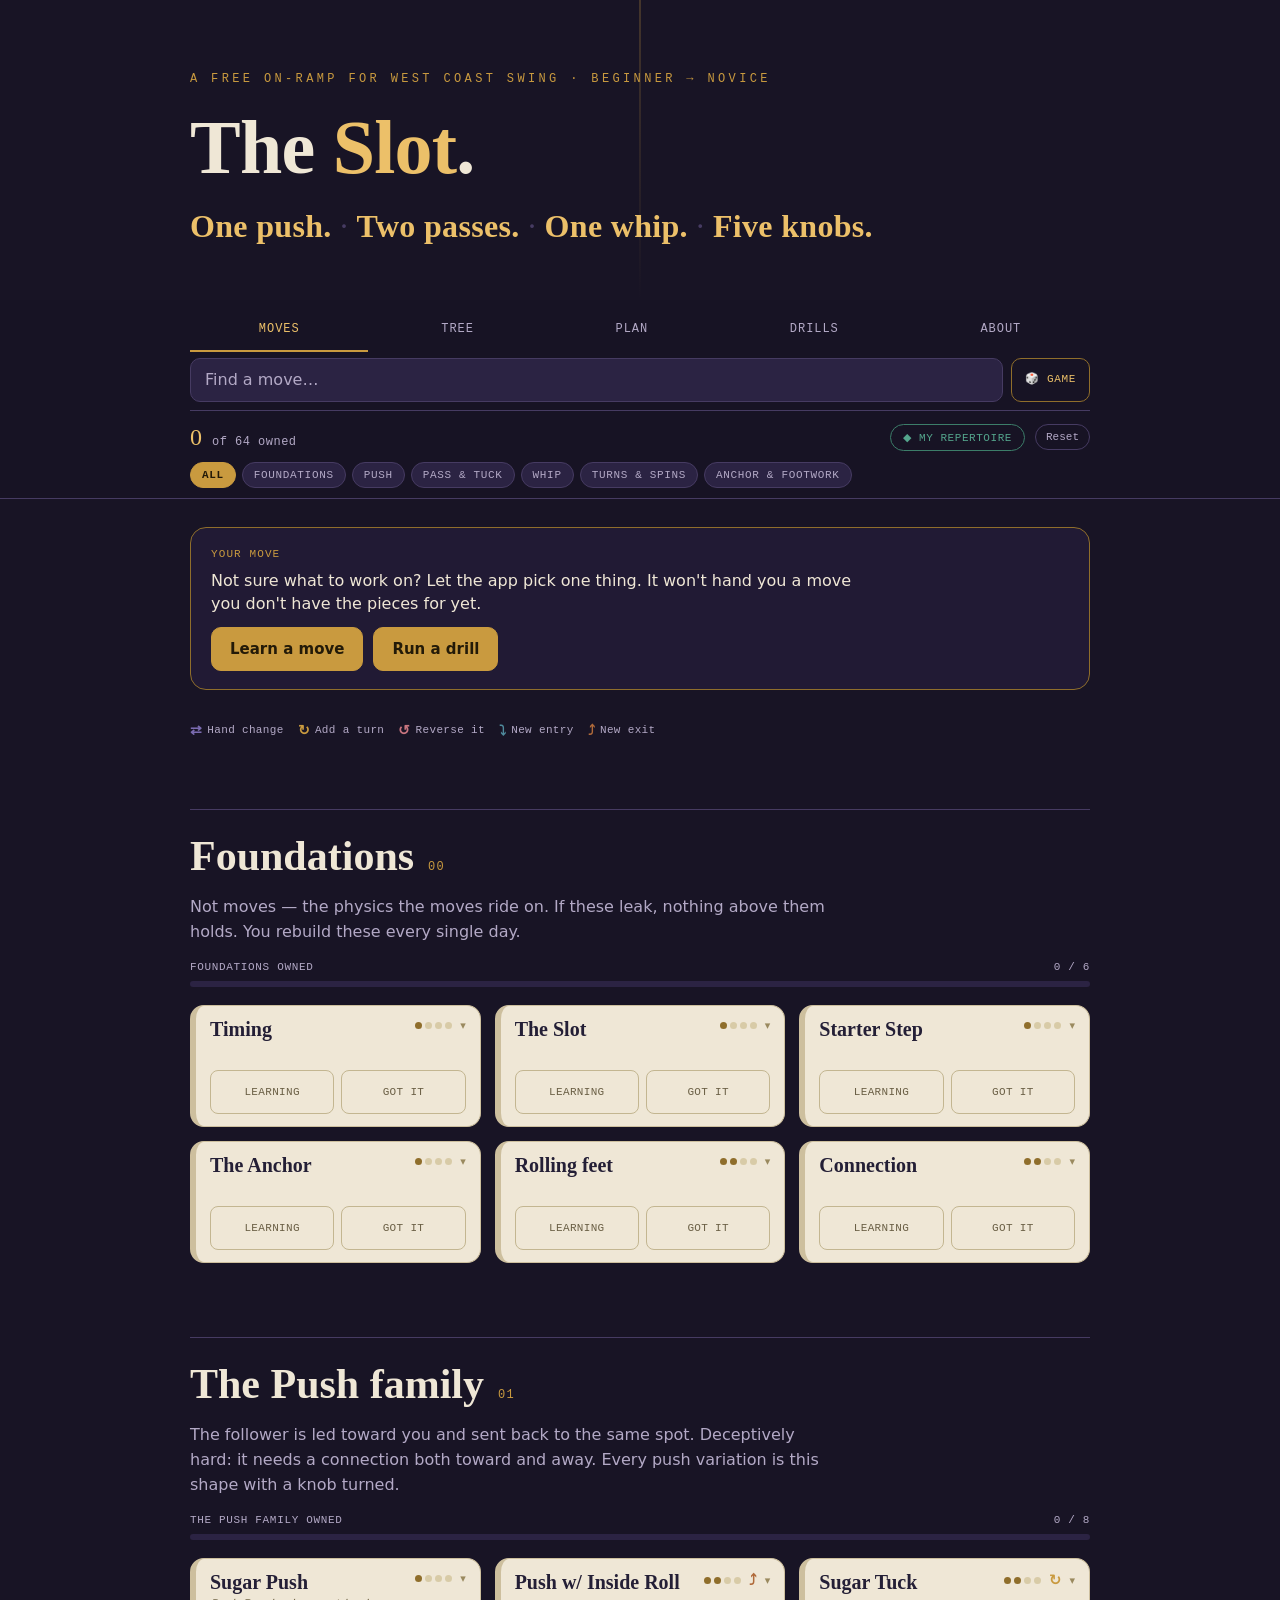
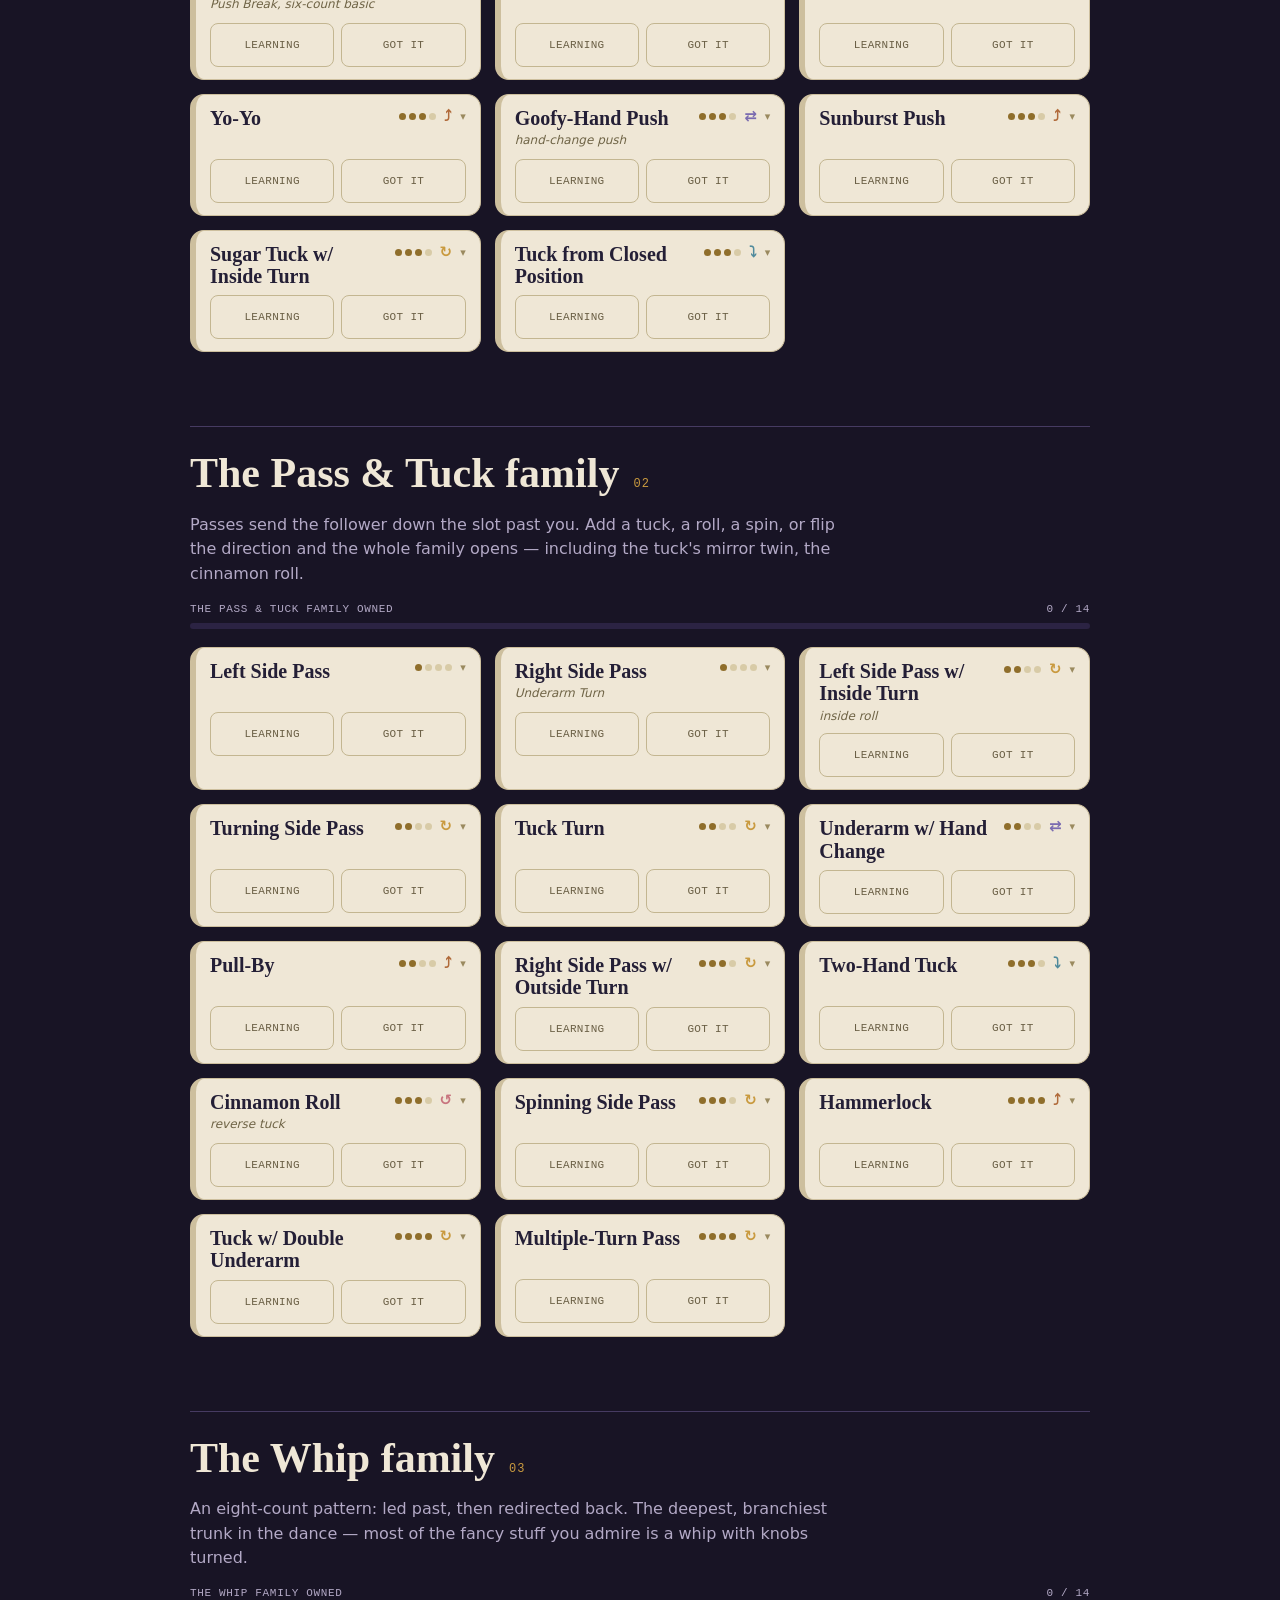
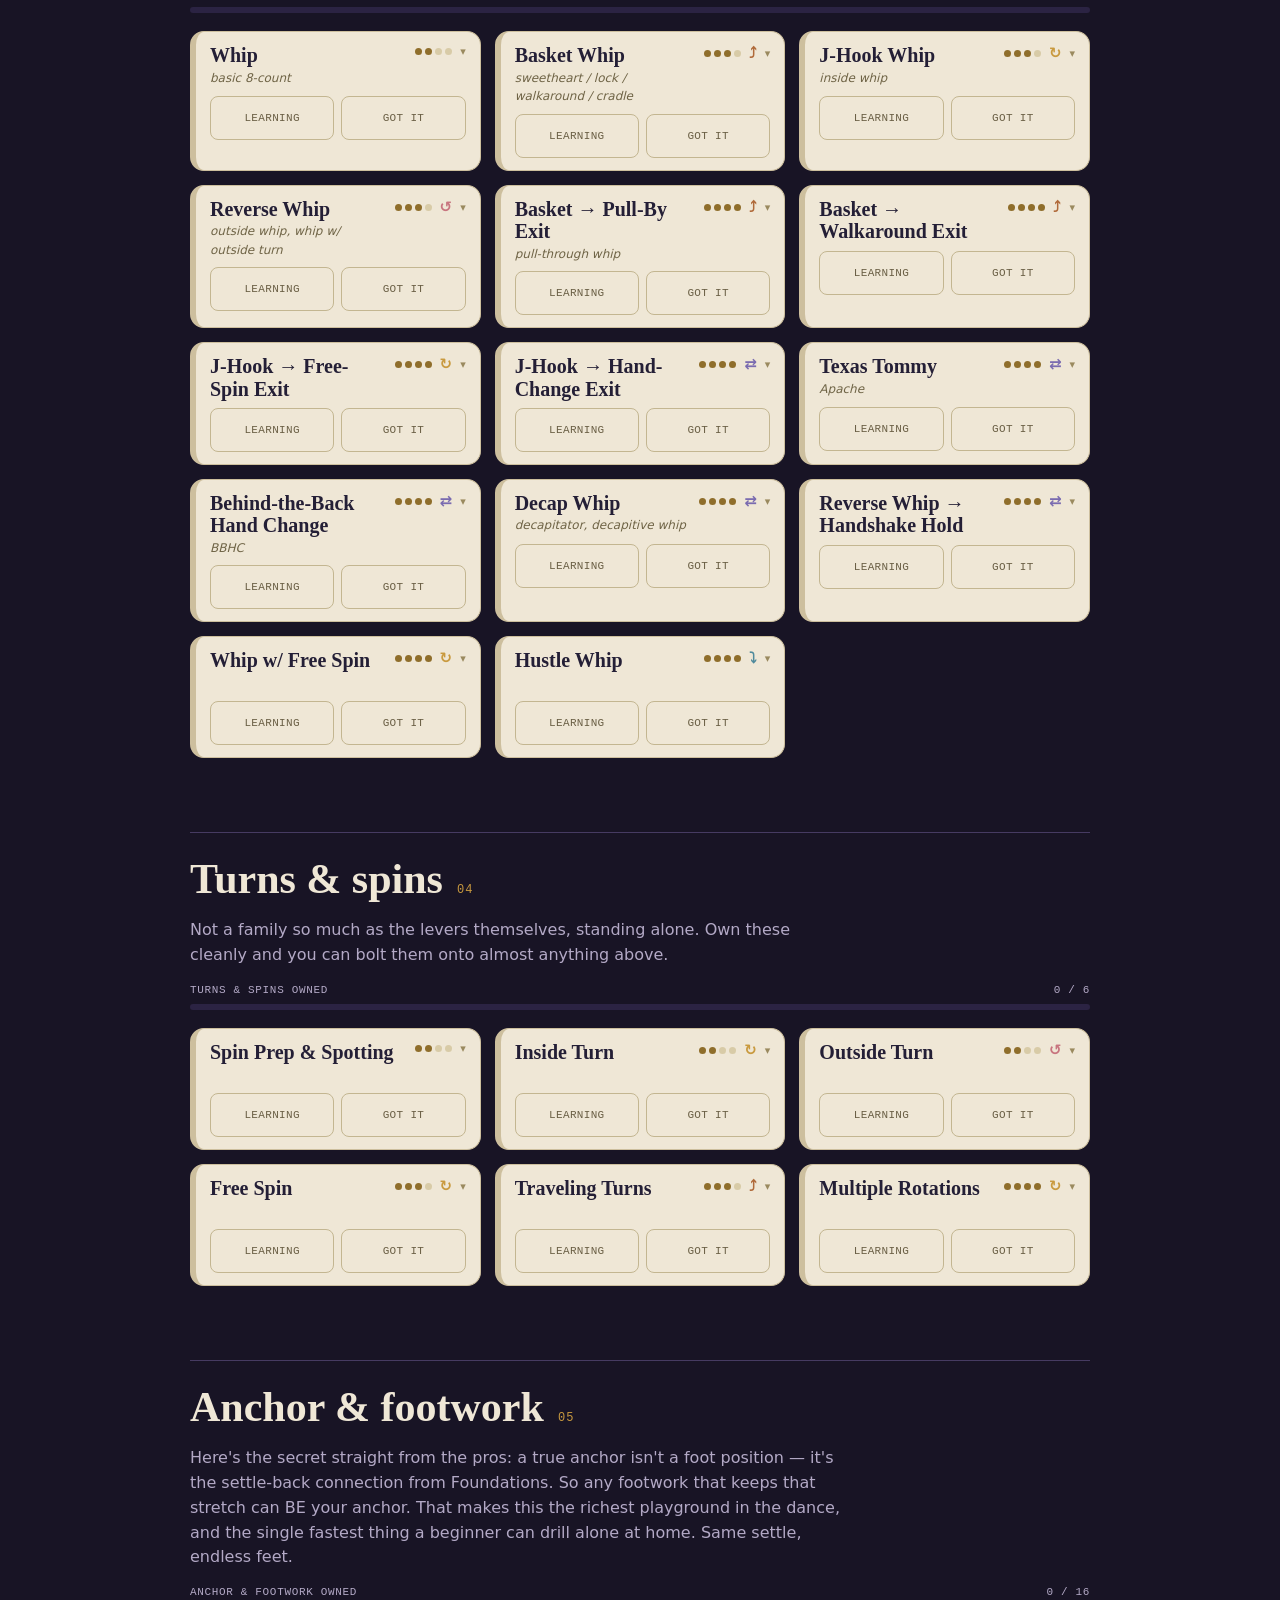
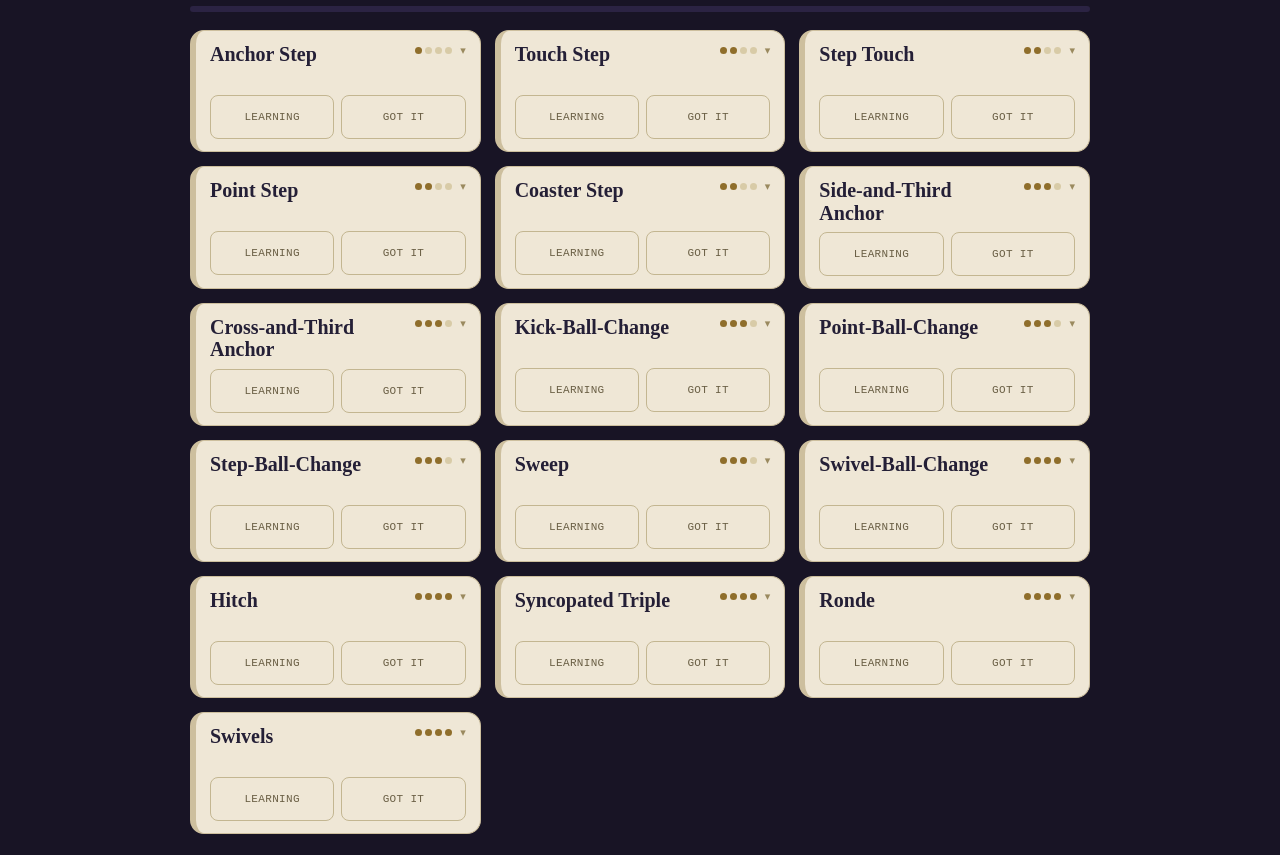
==== commit 02cc8ea4: "Sprint 9 c3: final content arrangement across the five panels Moves now leads with the challenge car" ====
--- a/index.html
+++ b/index.html
@@ -86,13 +86,18 @@
   .tab:hover{color:var(--tx)}
   .tab[aria-selected="true"]{color:var(--brass-hi);border-bottom-color:var(--brass)}
   .tab:focus-visible{outline:2px solid var(--brass);outline-offset:-2px;border-radius:4px}
-  /* search row */
-  .searchrow{margin-top:6px}
-  .search{width:100%;font-family:var(--body);font-size:16px;color:var(--tx);
+  /* search row + the quiet, always-present link to /game */
+  .searchrow{margin-top:6px;display:flex;gap:8px;align-items:stretch}
+  .search{flex:1 1 auto;min-width:0;font-family:var(--body);font-size:16px;color:var(--tx);
     background:var(--ink3);border:1px solid var(--line);border-radius:10px;
     padding:10px 14px;min-height:44px;-webkit-appearance:none;appearance:none}
   .search::placeholder{color:var(--tx-dim)}
   .search:focus-visible{outline:2px solid var(--brass);outline-offset:1px;border-color:var(--brass-lo)}
+  .gamelink{flex:0 0 auto;display:inline-flex;align-items:center;gap:5px;padding:0 13px;min-height:44px;
+    font-family:var(--mono);font-size:11px;letter-spacing:.06em;text-transform:uppercase;
+    color:var(--brass-hi);text-decoration:none;border:1px solid var(--brass-lo);border-radius:10px;white-space:nowrap}
+  .gamelink:hover{background:var(--ink3);color:var(--brass-hi)}
+  .gamelink:focus-visible{outline:2px solid var(--brass);outline-offset:1px}
   /* controls row (Moves only). Chips scroll horizontally so the sticky header stays
      shallow on a phone instead of wrapping to three rows. */
   .controls{margin-top:8px;padding-top:8px;border-top:1px solid var(--line)}
@@ -142,6 +147,14 @@
   .lcard .t{font-family:var(--mono);font-size:12px;letter-spacing:.05em;text-transform:uppercase;
     color:var(--tx);margin:6px 0 4px;font-weight:600}
   .lcard .d{font-size:13px;color:var(--tx-dim);line-height:1.4}
+  /* compact lever legend on the Moves panel — decodes the collapsed-card glyphs.
+     Scrolls sideways rather than wrapping so it stays a single quiet line. */
+  .leverkey{display:flex;gap:8px 14px;margin:4px 0 16px;overflow-x:auto;
+    -webkit-overflow-scrolling:touch;scrollbar-width:none;
+    font-family:var(--mono);font-size:11px;letter-spacing:.03em;color:var(--tx-dim)}
+  .leverkey::-webkit-scrollbar{display:none}
+  .leverkey .lk{display:inline-flex;align-items:center;gap:5px;white-space:nowrap;flex:0 0 auto}
+  .leverkey .g{color:var(--c);font-size:14px;font-weight:700;line-height:1}
 
   /* family header */
   .fam-head{display:flex;align-items:baseline;gap:14px;margin:34px 0 4px;
@@ -284,7 +297,6 @@
     <div class="eyebrow">A free on-ramp for West Coast Swing · beginner → novice</div>
     <h1>The <em>Slot</em>.</h1>
     <div class="pillars"><b>One push.</b> <span>·</span> <b>Two passes.</b> <span>·</span> <b>One whip.</b> <span>·</span> <b>Five knobs.</b></div>
-    <p class="lede">Want to learn West Coast Swing, have fun with it, and maybe compete down the road? Start here. Almost every move you'll ever dance is a variation of a few basics — so this is the whole family tree, laid out from easiest to hardest. <strong>Mark what you've got, see what's next, and keep a living map of your own repertoire so you never lose a move you learned.</strong></p>
   </div>
 </header>
 
@@ -300,6 +312,7 @@
     </div>
     <div class="searchrow">
       <input type="search" id="q" class="search" placeholder="Find a move…" aria-label="Find a move" autocomplete="off" autocapitalize="off" spellcheck="false">
+      <a class="gamelink" href="game.html" title="The game edition — spin, draw, drill">🎲 Game</a>
     </div>
     <div class="controls" id="mv-controls">
       <div class="row">
@@ -318,21 +331,13 @@
 
     <section><div class="challenge" id="challenge" aria-live="polite"></div></section>
 
-  <section>
-    <div class="levers">
-      <div class="k">The idea that unlocks everything</div>
-      <h2>You don't learn hundreds of moves. You turn five knobs.</h2>
-      <p>Here's the part that makes the whole thing click: the dance isn't a giant pile of memorized patterns. It's a handful of basics, each of which you can <em>vary</em> five ways. Learn to see the knob being turned and a "new" move stops being new — it's just a push with a hand change, or a whip run backwards. This is also your memory trick: any move you own times these five levers is a move you can find again.</p>
-      <div class="lgrid">
-        <div class="lcard" style="--c:var(--lv-hand)"><div class="g">⇄</div><div class="t">Hand change</div><div class="d">Swap which hands connect mid-pattern — same footwork, brand-new exits open up.</div></div>
-        <div class="lcard" style="--c:var(--lv-turn)"><div class="g">↻</div><div class="t">Add a turn</div><div class="d">Layer a rotation onto the travel — an inside turn, a free spin, a double.</div></div>
-        <div class="lcard" style="--c:var(--lv-rev)"><div class="g">↺</div><div class="t">Reverse it</div><div class="d">Run the same shape the other direction. A tuck becomes a cinnamon roll.</div></div>
-        <div class="lcard" style="--c:var(--lv-entry)"><div class="g">⤵</div><div class="t">New entry</div><div class="d">Change how you get in — from closed position, from two hands, from a wrap.</div></div>
-        <div class="lcard" style="--c:var(--lv-exit)"><div class="g">⤴</div><div class="t">New exit</div><div class="d">Change how you come out — a different release hand, a roll, a turn on the way through.</div></div>
-      </div>
-    </div>
-  </section>
-
+  <div class="leverkey" aria-label="What the lever glyphs mean">
+    <span class="lk" style="--c:var(--lv-hand)"><span class="g">⇄</span>Hand change</span>
+    <span class="lk" style="--c:var(--lv-turn)"><span class="g">↻</span>Add a turn</span>
+    <span class="lk" style="--c:var(--lv-rev)"><span class="g">↺</span>Reverse it</span>
+    <span class="lk" style="--c:var(--lv-entry)"><span class="g">⤵</span>New entry</span>
+    <span class="lk" style="--c:var(--lv-exit)"><span class="g">⤴</span>New exit</span>
+  </div>
     <div id="tree"></div>
   </div>
 
@@ -426,6 +431,23 @@
   </div>
 
   <div class="panel" id="p-about" role="tabpanel" aria-labelledby="t-about" tabindex="0" hidden>
+  <section>
+    <p class="lede">Want to learn West Coast Swing, have fun with it, and maybe compete down the road? Start here. Almost every move you'll ever dance is a variation of a few basics — so this is the whole family tree, laid out from easiest to hardest. <strong>Mark what you've got, see what's next, and keep a living map of your own repertoire so you never lose a move you learned.</strong></p>
+  </section>
+  <section>
+    <div class="levers">
+      <div class="k">The idea that unlocks everything</div>
+      <h2>You don't learn hundreds of moves. You turn five knobs.</h2>
+      <p>Here's the part that makes the whole thing click: the dance isn't a giant pile of memorized patterns. It's a handful of basics, each of which you can <em>vary</em> five ways. Learn to see the knob being turned and a "new" move stops being new — it's just a push with a hand change, or a whip run backwards. This is also your memory trick: any move you own times these five levers is a move you can find again.</p>
+      <div class="lgrid">
+        <div class="lcard" style="--c:var(--lv-hand)"><div class="g">⇄</div><div class="t">Hand change</div><div class="d">Swap which hands connect mid-pattern — same footwork, brand-new exits open up.</div></div>
+        <div class="lcard" style="--c:var(--lv-turn)"><div class="g">↻</div><div class="t">Add a turn</div><div class="d">Layer a rotation onto the travel — an inside turn, a free spin, a double.</div></div>
+        <div class="lcard" style="--c:var(--lv-rev)"><div class="g">↺</div><div class="t">Reverse it</div><div class="d">Run the same shape the other direction. A tuck becomes a cinnamon roll.</div></div>
+        <div class="lcard" style="--c:var(--lv-entry)"><div class="g">⤵</div><div class="t">New entry</div><div class="d">Change how you get in — from closed position, from two hands, from a wrap.</div></div>
+        <div class="lcard" style="--c:var(--lv-exit)"><div class="g">⤴</div><div class="t">New exit</div><div class="d">Change how you come out — a different release hand, a roll, a turn on the way through.</div></div>
+      </div>
+    </div>
+  </section>
   <section>
     <div class="block honest">
       <div class="k">Where this leads next</div>
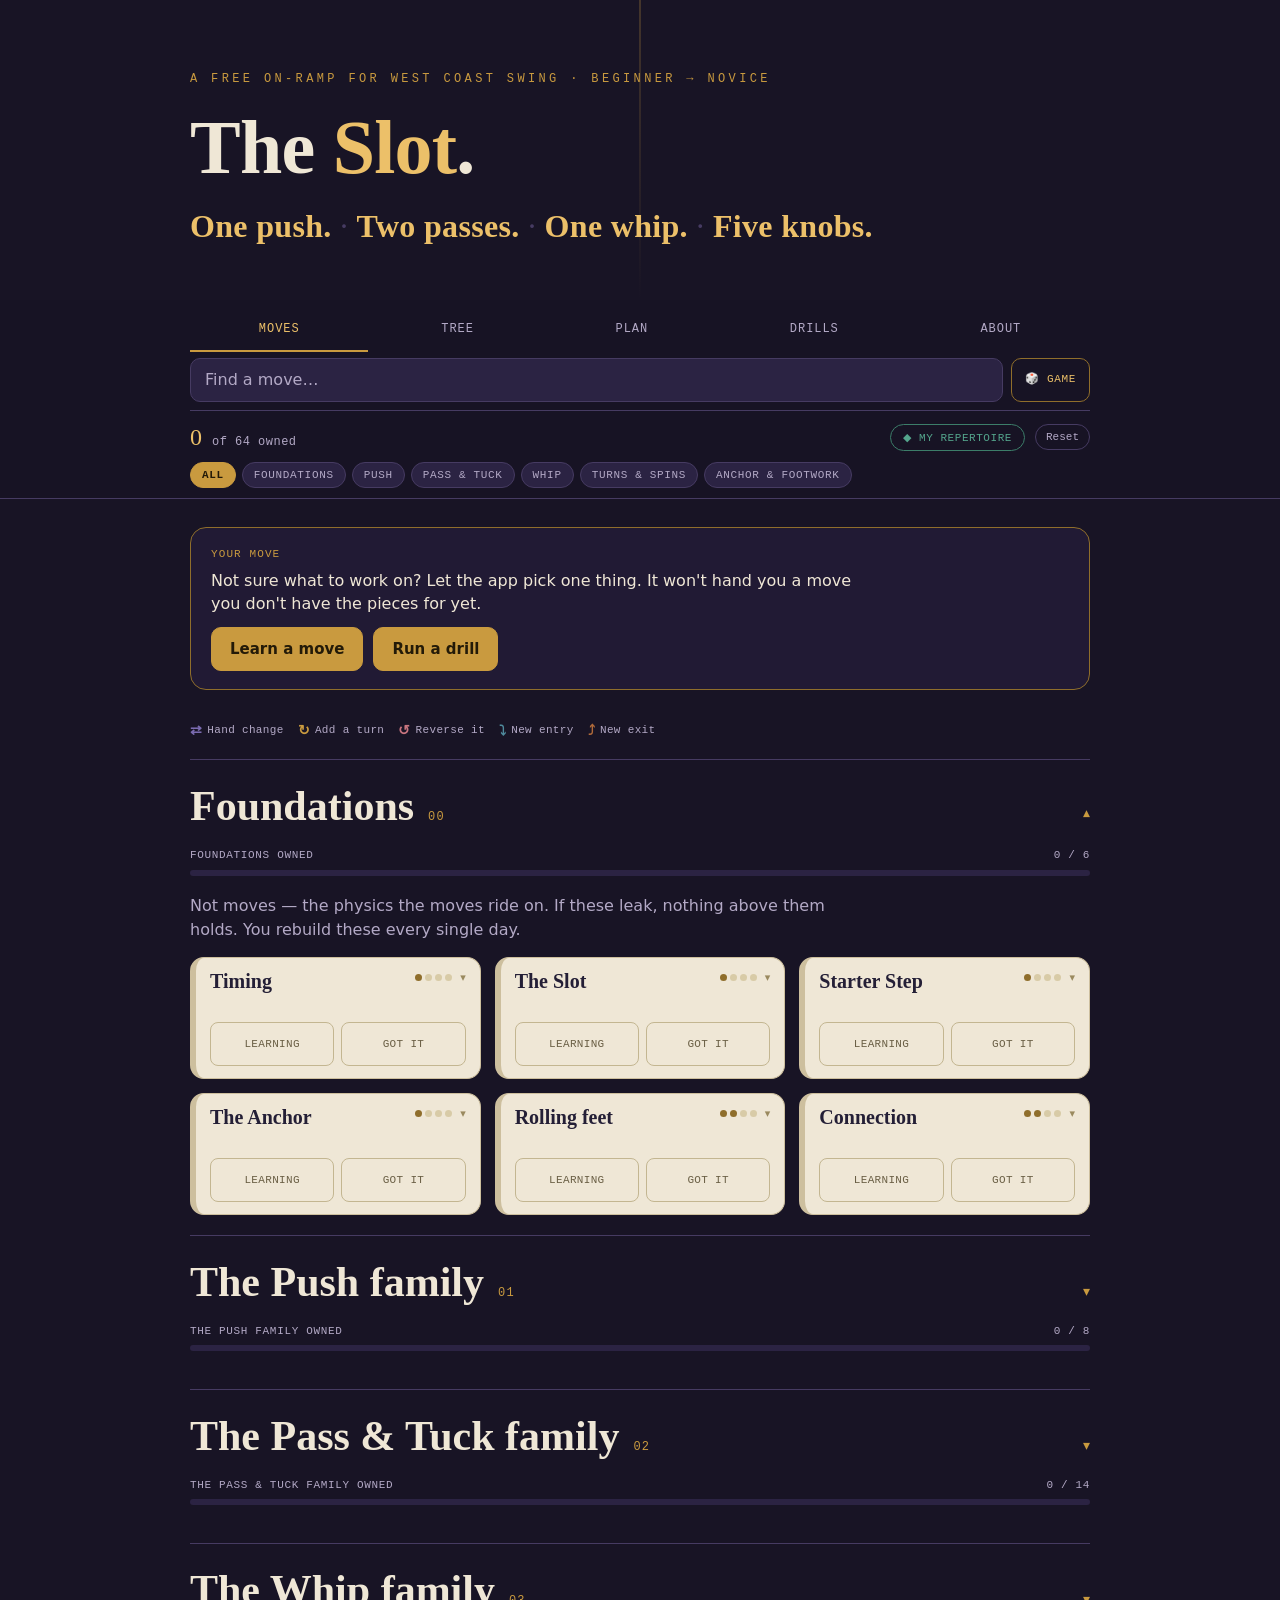
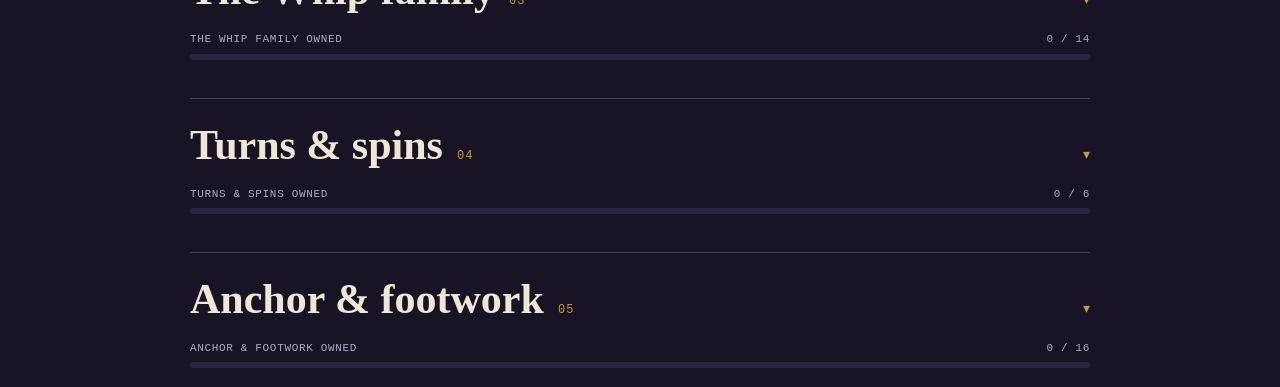
==== commit 2f508990: "Sprint 9 c5: native <details> accordions for families and drill groups Move-grid families and the se" ====
--- a/index.html
+++ b/index.html
@@ -156,11 +156,20 @@
   .leverkey .lk{display:inline-flex;align-items:center;gap:5px;white-space:nowrap;flex:0 0 auto}
   .leverkey .g{color:var(--c);font-size:14px;font-weight:700;line-height:1}
 
-  /* family header */
-  .fam-head{display:flex;align-items:baseline;gap:14px;margin:34px 0 4px;
-    padding-top:14px;border-top:1px solid var(--line)}
+  /* native <details> accordions: hide the default marker, use our own chevron */
+  summary{list-style:none;cursor:pointer}
+  summary::-webkit-details-marker{display:none}
+  summary:focus-visible{outline:2px solid var(--brass);outline-offset:2px;border-radius:8px}
+  details[open]>summary .chev{transform:rotate(180deg)}
+
+  /* family accordion (move grid) */
+  .fam{margin-top:20px}
+  .fam-sum{padding-top:14px;border-top:1px solid var(--line)}
+  /* family header — the separator now lives on .fam-sum */
+  .fam-head{display:flex;align-items:baseline;gap:14px;margin:0 0 8px}
   .fam-head h2{font-family:var(--display);font-size:clamp(26px,5vw,42px);margin:0;font-weight:600}
   .fam-head .n{font-family:var(--mono);font-size:12px;color:var(--brass);letter-spacing:.1em}
+  .fam-head .chev{margin-left:auto;font-size:14px;color:var(--brass)}
   .fam-desc{color:var(--tx-dim);max-width:64ch;margin:6px 0 14px}
   .fambar{margin:0 0 18px}
   .fambar .lab{display:flex;justify-content:space-between;font-family:var(--mono);
@@ -251,8 +260,15 @@
   .wk .role{display:block;margin-top:10px;font-family:var(--mono);font-size:12px;color:var(--tx-dim);letter-spacing:.02em;line-height:1.7}
   .wk .role b{color:var(--tx)}
 
-  /* drill bank (game layer) */
-  .fnd-head{font-family:var(--display);font-size:22px;margin:30px 0 6px;font-weight:600;color:var(--tx)}
+  /* drill bank (game layer) — each foundation is a collapsed accordion */
+  .fnd-group{border-top:1px solid var(--line)}
+  .fnd-sum{display:flex;align-items:baseline;gap:10px;min-height:44px;padding:8px 0}
+  .fnd-head{font-family:var(--display);font-size:22px;font-weight:600;color:var(--tx)}
+  .fnd-count{font-family:var(--mono);font-size:12px;color:var(--tx-dim);letter-spacing:.04em}
+  .fnd-count::before{content:"·";margin-right:8px;color:var(--line)}
+  .fnd-sum .chev{margin-left:auto;align-self:center;font-size:14px;color:var(--brass)}
+  .fnd-group .fnd-note{margin-top:10px}
+  .fnd-group .drills{margin:6px 0 16px}
   .drills{display:grid;grid-template-columns:repeat(auto-fill,minmax(280px,1fr));gap:14px}
   .drill{background:var(--paper);color:var(--tx-ink);border-radius:14px;padding:16px 16px 14px;
     border:1px solid #cdbf9e;border-left:6px solid var(--got);height:100%;
@@ -482,6 +498,9 @@
 // Which move cards are expanded. Cleared/reapplied across render() rebuilds so a
 // re-render (status toggle, chip filter) doesn't collapse everything the user opened.
 const openCards=new Set();
+// Which family accordions are open. Foundation leads open; the rest start collapsed.
+// Survives render() the same way openCards does.
+const openFams=new Set(["foundation"]);
 
 // ---- challenge card (F2) ----------------------------------------------------
 // Four states: idle / offered / accepted / done. Only "accepted" persists, via
@@ -639,7 +658,7 @@
   const cur=state[id]||"none";
   markStatus(id, cur===target ? "none" : target);   // data half lives in theslot.js
   render();
-  renderTree2();   // the tree shows move status now, so it has to hear about the change
+  renderTree2();   // gated: repaints the tree if it's showing, else just marks it stale
 }
 
 function moveCard(m){
@@ -675,6 +694,12 @@
 function render(){
   // tree
   const tree=document.getElementById("tree");
+  // Capture which family accordions are open right now — synchronously, before we
+  // wipe the DOM. (The native `toggle` event fires a task late, so reading it here
+  // is more reliable than a toggle listener for surviving the rebuild.)
+  tree.querySelectorAll("details.fam").forEach(d=>{
+    if(d.open) openFams.add(d.dataset.fam); else openFams.delete(d.dataset.fam);
+  });
   let html="";
   FAMS.forEach(f=>{
     if(famFilter!=="all" && famFilter!==f.id) return;
@@ -684,14 +709,17 @@
     const tot=MOVES.filter(m=>m.fam===f.id).length;
     const got=MOVES.filter(m=>m.fam===f.id && (state[m.id]||"none")==="got").length;
     const pct=tot?Math.round(got/tot*100):0;
-    html+=`<section>
-      <div class="fam-head"><h2>${f.name}</h2><span class="n">${f.n}</span></div>
+    const isOpen=openFams.has(f.id);
+    html+=`<details class="fam" data-fam="${f.id}"${isOpen?" open":""}>
+      <summary class="fam-sum">
+        <div class="fam-head"><h2>${f.name}</h2><span class="n">${f.n}</span><span class="chev" aria-hidden="true">▾</span></div>
+        <div class="fambar"><div class="lab"><span>${f.name} owned</span><span>${got} / ${tot}</span></div>
+          <div class="track"><div class="fill" style="width:${pct}%"></div></div></div>
+      </summary>
       <p class="fam-desc">${f.desc}</p>
-      <div class="fambar"><div class="lab"><span>${f.name} owned</span><span>${got} / ${tot}</span></div>
-        <div class="track"><div class="fill" style="width:${pct}%"></div></div></div>
       <div class="moves">${ms.map(moveCard).join("")}</div>
       ${(repOnly&&ms.length===0)?`<div class="empty">Nothing marked yet in this family.</div>`:""}
-    </section>`;
+    </details>`;
   });
   if(repOnly){
     const anyGot=MOVES.some(m=>(state[m.id]||"none")==="got");
@@ -713,6 +741,8 @@
       if(region) region.hidden=!nowOpen;
     });
   });
+  // (Open-family state is captured from the live DOM at the top of render(), so no
+  // per-details toggle listener is needed here.)
   updateMeter();
 }
 
@@ -739,6 +769,12 @@
 function renderDrills(){
   const wrap=document.getElementById("drills");
   if(!wrap) return;
+
+  // Each foundation is a collapsed accordion — "Timing · 5 drills". All start closed.
+  const group=(head,n,note,cards)=>`<details class="fnd-group">
+      <summary class="fnd-sum"><span class="fnd-head">${esc(head)}</span><span class="fnd-count">${n} ${n===1?"drill":"drills"}</span><span class="chev" aria-hidden="true">▾</span></summary>
+      ${note}<div class="drills">${cards}</div>
+    </details>`;
 
   const order=["f-time","f-slot","f-starter","f-anchor","f-roll","f-conn"];
   wrap.innerHTML=order.map(fnd=>{
@@ -751,15 +787,13 @@
     const note = fnd==="f-conn"
       ? `<p class="fnd-note">Connection is the one foundation a doorframe can only half-teach. These build the shape and the habits. The conversation needs a person.</p>`
       : "";
-    return `<h3 class="fnd-head">${esc(head)}</h3>
-      ${note}<div class="drills">${list.map(drillCard).join("")}</div>`;
+    return group(head,list.length,note,list.map(drillCard).join(""));
   }).join("");
 
   const fw=DRILLS.filter(d=>d.move).slice().sort((a,b)=>a.lvl-b.lvl);
   if(fw.length){
-    wrap.innerHTML += `<h3 class="fnd-head">Anchor &amp; footwork</h3>
-      <p class="fnd-note">Every one of these is an anchor if the away-stretch survives it, and just fancy feet if it doesn't. That's also why they're the best fifteen minutes on the site: drill one and you're drilling the anchor at the same time.</p>
-      <div class="drills">${fw.map(drillCard).join("")}</div>`;
+    const note=`<p class="fnd-note">Every one of these is an anchor if the away-stretch survives it, and just fancy feet if it doesn't. That's also why they're the best fifteen minutes on the site: drill one and you're drilling the anchor at the same time.</p>`;
+    wrap.innerHTML += group("Anchor & footwork",fw.length,note,fw.map(drillCard).join(""));
   }
 }
 
@@ -932,12 +966,27 @@
   return {MAX_COLS:1,NODE_W:w-TREE_GEO.COL_X-TREE_GEO.PAD_RIGHT,COL_STEP:0,SVG_W:w};
 }
 
-// Draws the forest as an SVG string and injects it. Off unless ?game=1.
+// Lazy tree state. The tree is the tallest, most expensive thing on the page, and
+// it lives in a panel that's hidden most of the time. treeDrawn: has it been painted
+// at least once. treeStale: has something (a status/rung change, a resize) happened
+// that its current paint doesn't reflect.
+let treeDrawn=false, treeStale=false;
+
+// Public gate. Only paint when the Tree panel is actually on screen; an off-screen
+// caller (e.g. a status toggle over on the Moves panel) just flags it stale so it
+// repaints the next time it's shown — not on every keystroke elsewhere.
 function renderTree2(){
+  const p=document.getElementById("p-tree");
+  if(!p || p.hidden){ treeStale=true; return; }
+  drawTree(); treeDrawn=true; treeStale=false;
+}
+
+// Draws the forest as an SVG string and injects it.
+function drawTree(){
   const host=document.getElementById("tree2");
   if(!host) return;
   const px=host.clientWidth;
-  if(!px) return;   // Tree panel is hidden (display:none → width 0). It draws on activation. (c4 formalises this.)
+  if(!px) return;   // panel is visible but not yet laid out — defensive only
   const view=treeView(px)||{};
 
   const G=TREE_GEO;
@@ -1065,7 +1114,8 @@
   const ctrls=document.getElementById("mv-controls");
   if(ctrls) ctrls.hidden=(name!=="moves");
   // The tree lives in a hidden panel and can't measure itself until it's shown.
-  if(name==="tree" && typeof buildTree==="function") renderTree2();
+  // Paint it on first view, or when a change since the last paint left it stale.
+  if(name==="tree" && typeof buildTree==="function" && (!treeDrawn||treeStale)) renderTree2();
   // Panel switches jump to the top; override the global smooth scroll.
   window.scrollTo({top:0,behavior:"instant"});
 }
@@ -1128,8 +1178,9 @@
   // drill's `move` had no such check, so a typo would just quietly credit nothing.
   DRILLS.forEach(d=>{ if(d.move && !MOVES.some(m=>m.id===d.move))
     console.warn(`[drills] "${d.id}" points at move "${d.move}", which doesn't exist`); });
-  load(); buildChips(); render(); renderDrills(); loadGame(); renderTree2(); renderChallenge();
-  onHashRoute();   // honour a #panel in the URL on load; defaults to Moves
+  load(); buildChips(); render(); renderDrills(); loadGame(); renderChallenge();
+  onHashRoute();   // honour a #panel in the URL on load; defaults to Moves.
+                   // The tree paints lazily when its panel is first shown (see activatePanel).
   if(progressRecovered) showProgressNotice();
 }
 slotBoot(startApp);
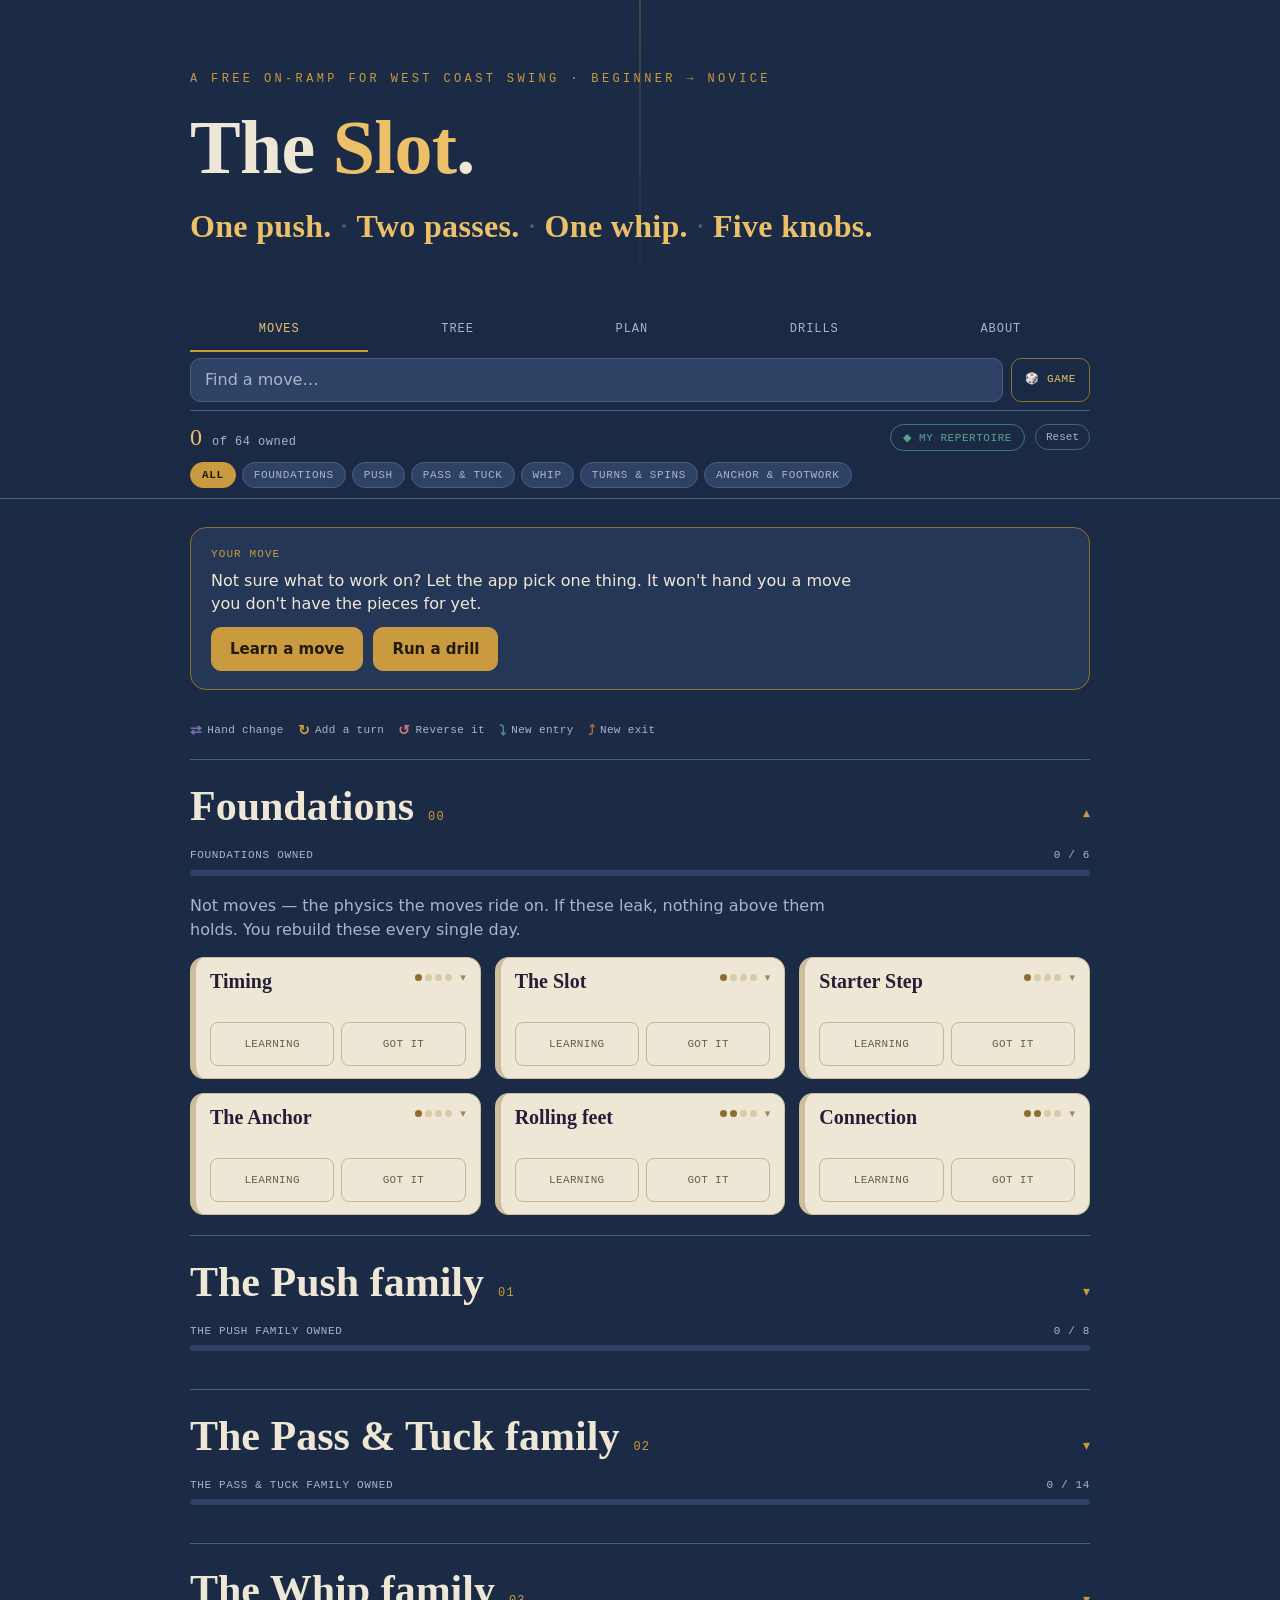
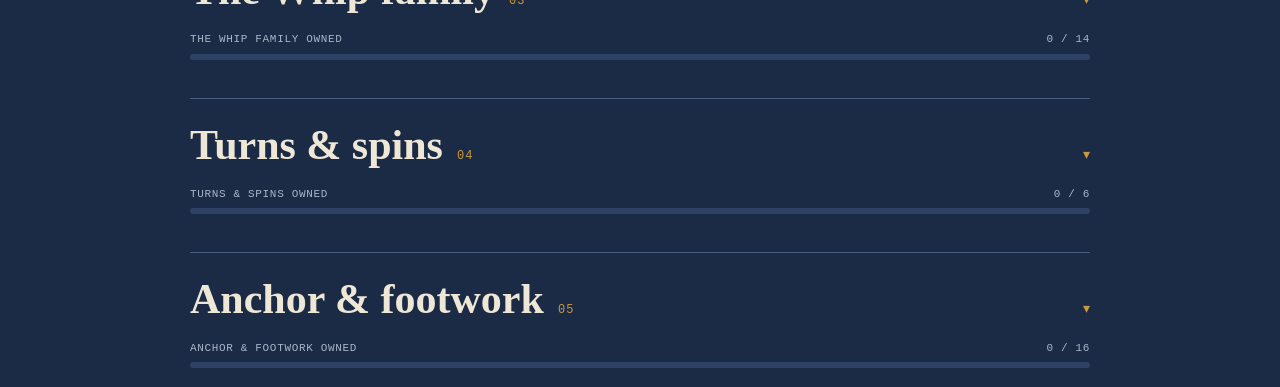
==== commit 0e7f1e89: "Sprint 10: recolor the ink family from purple to blue Value swap only, no markup/layout/logic. Five " ====
--- a/index.html
+++ b/index.html
@@ -5,7 +5,7 @@
 <meta name="viewport" content="width=device-width, initial-scale=1">
 <title>The Slot — a free path through West Coast Swing</title>
 <meta name="description" content="A free, scroll-down map of West Coast Swing from beginner to novice. Every move branches off the basics — track what you've learned, see your repertoire, and drill the beginner practice plan.">
-<meta name="theme-color" content="#181425">
+<meta name="theme-color" content="#1C2B45">
 <meta property="og:type" content="website">
 <meta property="og:title" content="The Slot — a free path through West Coast Swing">
 <meta property="og:description" content="Every West Coast Swing move branches off one of the basics. Track what you've learned, see your repertoire, and drill the practice plan — a friendly place to start learning to dance.">
@@ -21,11 +21,11 @@
   window.slotFail=function(){
     if(started) return;
     document.body.innerHTML='<div role="alert" style="position:fixed;inset:0;display:flex;'
-      +'align-items:center;justify-content:center;padding:24px;background:#181425;color:#efe7d6;'
+      +'align-items:center;justify-content:center;padding:24px;background:#1C2B45;color:#efe7d6;'
       +'font-family:system-ui,-apple-system,Segoe UI,Roboto,sans-serif">'
       +'<div style="max-width:420px;text-align:center">'
       +'<h1 style="font-size:22px;font-weight:600;margin:0 0 12px">Something didn’t load</h1>'
-      +'<p style="font-size:16px;line-height:1.5;color:#b3a9c6;margin:0 0 20px">The site couldn’t '
+      +'<p style="font-size:16px;line-height:1.5;color:#A9B5C9;margin:0 0 20px">The site couldn’t '
       +'fetch part of itself. This is usually temporary.</p>'
       +'<button onclick="location.reload()" style="font:600 16px system-ui;min-height:44px;padding:12px 24px;'
       +'border-radius:10px;border:1px solid #c99a3f;background:#c99a3f;color:#231a08;cursor:pointer">Try again</button>'
@@ -74,7 +74,7 @@
 
   /* sticky top bar: tabs (always) + search (always) + controls (Moves only). One
      sticky element, not three stacked ones. */
-  .topbar{position:sticky;top:0;z-index:40;background:rgba(24,20,37,.94);
+  .topbar{position:sticky;top:0;z-index:40;background:rgba(28,43,69,.94);
     backdrop-filter:blur(8px);border-bottom:1px solid var(--line)}
   .topbar .wrap{padding-top:8px;padding-bottom:8px}
   /* tab bar */
@@ -220,6 +220,7 @@
   @media (prefers-reduced-motion:reduce){.chev{transition:none}}
 
   .empty{color:var(--tx-dim);font-style:italic;padding:8px 0 20px}
+  .searchcount{font-family:var(--mono);font-size:12px;color:var(--tx-dim);letter-spacing:.03em;margin:6px 0 14px}
 
   /* prose blocks */
   .block{background:var(--ink2);border:1px solid var(--line);border-radius:16px;padding:26px 24px;margin:8px 0}
@@ -501,6 +502,10 @@
 // Which family accordions are open. Foundation leads open; the rest start collapsed.
 // Survives render() the same way openCards does.
 const openFams=new Set(["foundation"]);
+// Live search. Non-empty searchQ puts render() into a flat, ungrouped results mode
+// on the Moves panel; searchReturnPanel is where we send the user when they clear it.
+let searchQ="";
+let searchReturnPanel=null;
 
 // ---- challenge card (F2) ----------------------------------------------------
 // Four states: idle / offered / accepted / done. Only "accepted" persists, via
@@ -701,6 +706,38 @@
     if(d.open) openFams.add(d.dataset.fam); else openFams.delete(d.dataset.fam);
   });
   let html="";
+  if(searchQ){
+    // Search overrides the family filter and repertoire view: a flat, ungrouped
+    // list of every move whose name, aka, or parent contains the query.
+    const q=searchQ.toLowerCase();
+    const hits=MOVES.filter(m=>
+      (m.name && m.name.toLowerCase().includes(q)) ||
+      (m.aka  && m.aka.toLowerCase().includes(q))  ||
+      (m.builds && m.builds.toLowerCase().includes(q))
+    ).sort((a,b)=>a.diff-b.diff);
+    if(hits.length){
+      const line=hits.length===1?`1 move matches`:`${hits.length} moves match`;
+      html=`<p class="searchcount">${line} "${esc(searchQ)}"</p>
+        <div class="moves">${hits.map(moveCard).join("")}</div>`;
+    }else{
+      html=`<div class="empty">Nothing matches "${esc(searchQ)}". Names change from studio to studio here — try the other name for it, or the basic it comes from.</div>`;
+    }
+    tree.innerHTML=html;
+    tree.querySelectorAll(".status button").forEach(b=>{
+      b.addEventListener("click",()=>setStatus(b.dataset.id,b.dataset.t));
+    });
+    tree.querySelectorAll(".cardhead").forEach(h=>{
+      h.addEventListener("click",()=>{
+        const id=h.dataset.id, region=document.getElementById("d-"+id);
+        const nowOpen=!openCards.has(id);
+        if(nowOpen) openCards.add(id); else openCards.delete(id);
+        h.setAttribute("aria-expanded",nowOpen?"true":"false");
+        if(region) region.hidden=!nowOpen;
+      });
+    });
+    updateMeter();
+    return;
+  }
   FAMS.forEach(f=>{
     if(famFilter!=="all" && famFilter!==f.id) return;
     let ms=MOVES.filter(m=>m.fam===f.id).sort((a,b)=>a.diff-b.diff);
@@ -759,6 +796,7 @@
   const all=[{id:"all",name:"All"}].concat(FAMS.map(f=>({id:f.id,name:f.name.replace("The ","").replace(" family","")})));
   c.innerHTML=all.map(f=>`<button class="chip ${f.id==='all'?'on':''}" data-f="${f.id}">${f.name}</button>`).join("");
   c.querySelectorAll(".chip").forEach(ch=>ch.addEventListener("click",()=>{
+    abandonSearch();   // choosing a family filter clears an active search
     famFilter=ch.dataset.f;
     c.querySelectorAll(".chip").forEach(x=>x.classList.toggle("on",x.dataset.f===famFilter));
     render();
@@ -1081,6 +1119,7 @@
 }
 
 document.getElementById("rep").addEventListener("click",function(){
+  abandonSearch();   // the repertoire view and search are mutually exclusive
   repOnly=!repOnly;
   this.classList.toggle("on",repOnly);
   this.textContent = repOnly ? "◆ Showing repertoire" : "◆ My repertoire";
@@ -1088,6 +1127,7 @@
 });
 document.getElementById("reset").addEventListener("click",function(){
   if(!confirm("Clear all your marked progress on this device?")) return;
+  abandonSearch();
   state={}; save(); repOnly=false;
   document.getElementById("rep").classList.remove("on");
   document.getElementById("rep").textContent="◆ My repertoire";
@@ -1126,7 +1166,7 @@
 window.addEventListener("hashchange",onHashRoute);
 tabEls().forEach(t=>{
   if(!t) return;
-  t.addEventListener("click",()=>{ location.hash=t.dataset.panel; activatePanel(t.dataset.panel); });
+  t.addEventListener("click",()=>{ if(abandonSearch()) render(); location.hash=t.dataset.panel; activatePanel(t.dataset.panel); });
   // Arrow keys move focus along the tablist and activate as they go (Home/End too).
   t.addEventListener("keydown",e=>{
     const tabs=tabEls().filter(Boolean);
@@ -1138,11 +1178,41 @@
     else if(e.key==="End") j=tabs.length-1;
     if(j===null) return;
     e.preventDefault();
+    if(abandonSearch()) render();
     const dest=tabs[j];
     location.hash=dest.dataset.panel; activatePanel(dest.dataset.panel);
     dest.focus();
   });
 });
+
+// ---- search -----------------------------------------------------------------
+// Reset search state without re-rendering; the caller renders. Used when the user
+// makes an explicit filter/nav choice (tab, chip, repertoire) mid-search.
+function abandonSearch(){
+  if(!searchQ && !document.getElementById("q").value) return false;
+  searchQ=""; searchReturnPanel=null;
+  const i=document.getElementById("q"); if(i) i.value="";
+  return true;
+}
+(function wireSearch(){
+  const input=document.getElementById("q");
+  if(!input) return;
+  input.addEventListener("input",()=>{
+    const v=input.value.trim();
+    const entering = v && !searchQ;
+    if(entering) searchReturnPanel = PANELS.find(p=>!document.getElementById("p-"+p).hidden) || "moves";
+    searchQ=v;
+    if(v){
+      if(document.getElementById("p-moves").hidden) activatePanel("moves");
+      render();
+    }else{
+      // cleared from the box: rebuild the normal grid, then go back where we were
+      render();
+      const back=searchReturnPanel||"moves"; searchReturnPanel=null;
+      if(back!=="moves") activatePanel(back);
+    }
+  });
+})();
 
 // Re-layout on rotation or a resized window, but only when the column bucket actually
 // changes — a re-render replaces the node under the user's finger and drops focus.
@@ -1164,7 +1234,7 @@
 function showProgressNotice(){
   var bar=document.createElement("div");
   bar.setAttribute("role","status");
-  bar.style.cssText="position:sticky;top:0;z-index:100;background:#2b2343;color:#efe7d6;border-bottom:1px solid #8f6e2b;padding:10px 14px;font:14px/1.4 system-ui,-apple-system,Segoe UI,Roboto,sans-serif;display:flex;gap:12px;align-items:center;justify-content:center;text-align:center";
+  bar.style.cssText="position:sticky;top:0;z-index:100;background:#2E4266;color:#efe7d6;border-bottom:1px solid #8f6e2b;padding:10px 14px;font:14px/1.4 system-ui,-apple-system,Segoe UI,Roboto,sans-serif;display:flex;gap:12px;align-items:center;justify-content:center;text-align:center";
   bar.innerHTML='<span>We couldn’t read your saved progress. A backup is stored in case you need it.</span><button aria-label="Dismiss" style="background:transparent;border:1px solid #8f6e2b;color:#efe7d6;border-radius:6px;min-width:32px;min-height:32px;cursor:pointer;font-size:16px">×</button>';
   bar.querySelector("button").addEventListener("click",function(){ bar.remove(); });
   document.body.insertBefore(bar, document.body.firstChild);
--- a/theslot.css
+++ b/theslot.css
@@ -2,12 +2,12 @@
    The :root block only; layout CSS stays inline in each page (no tokenization
    pass this sprint). */
   :root{
-    --ink:#181425; --ink2:#211a34; --ink3:#2b2343;
+    --ink:#1C2B45; --ink2:#253756; --ink3:#2E4266;
     --paper:#efe7d6; --paper2:#e5dbc3; --paper3:#ded2b6;
     --brass:#c99a3f; --brass-lo:#8f6e2b; --brass-hi:#ecc069;
     --got:#54a58c; --got-lo:#3c7d69; --learning:#dd934a;
-    --tx:#efe7d6; --tx-dim:#b3a9c6; --tx-ink:#241f36;
-    --line:#463b62;
+    --tx:#efe7d6; --tx-dim:#A9B5C9; --tx-ink:#241f36;
+    --line:#475E85;
     /* lever colors */
     --lv-hand:#7a6bb0; --lv-turn:#c99a3f; --lv-rev:#c8757f;
     --lv-entry:#4f8a9c; --lv-exit:#b06a3a;
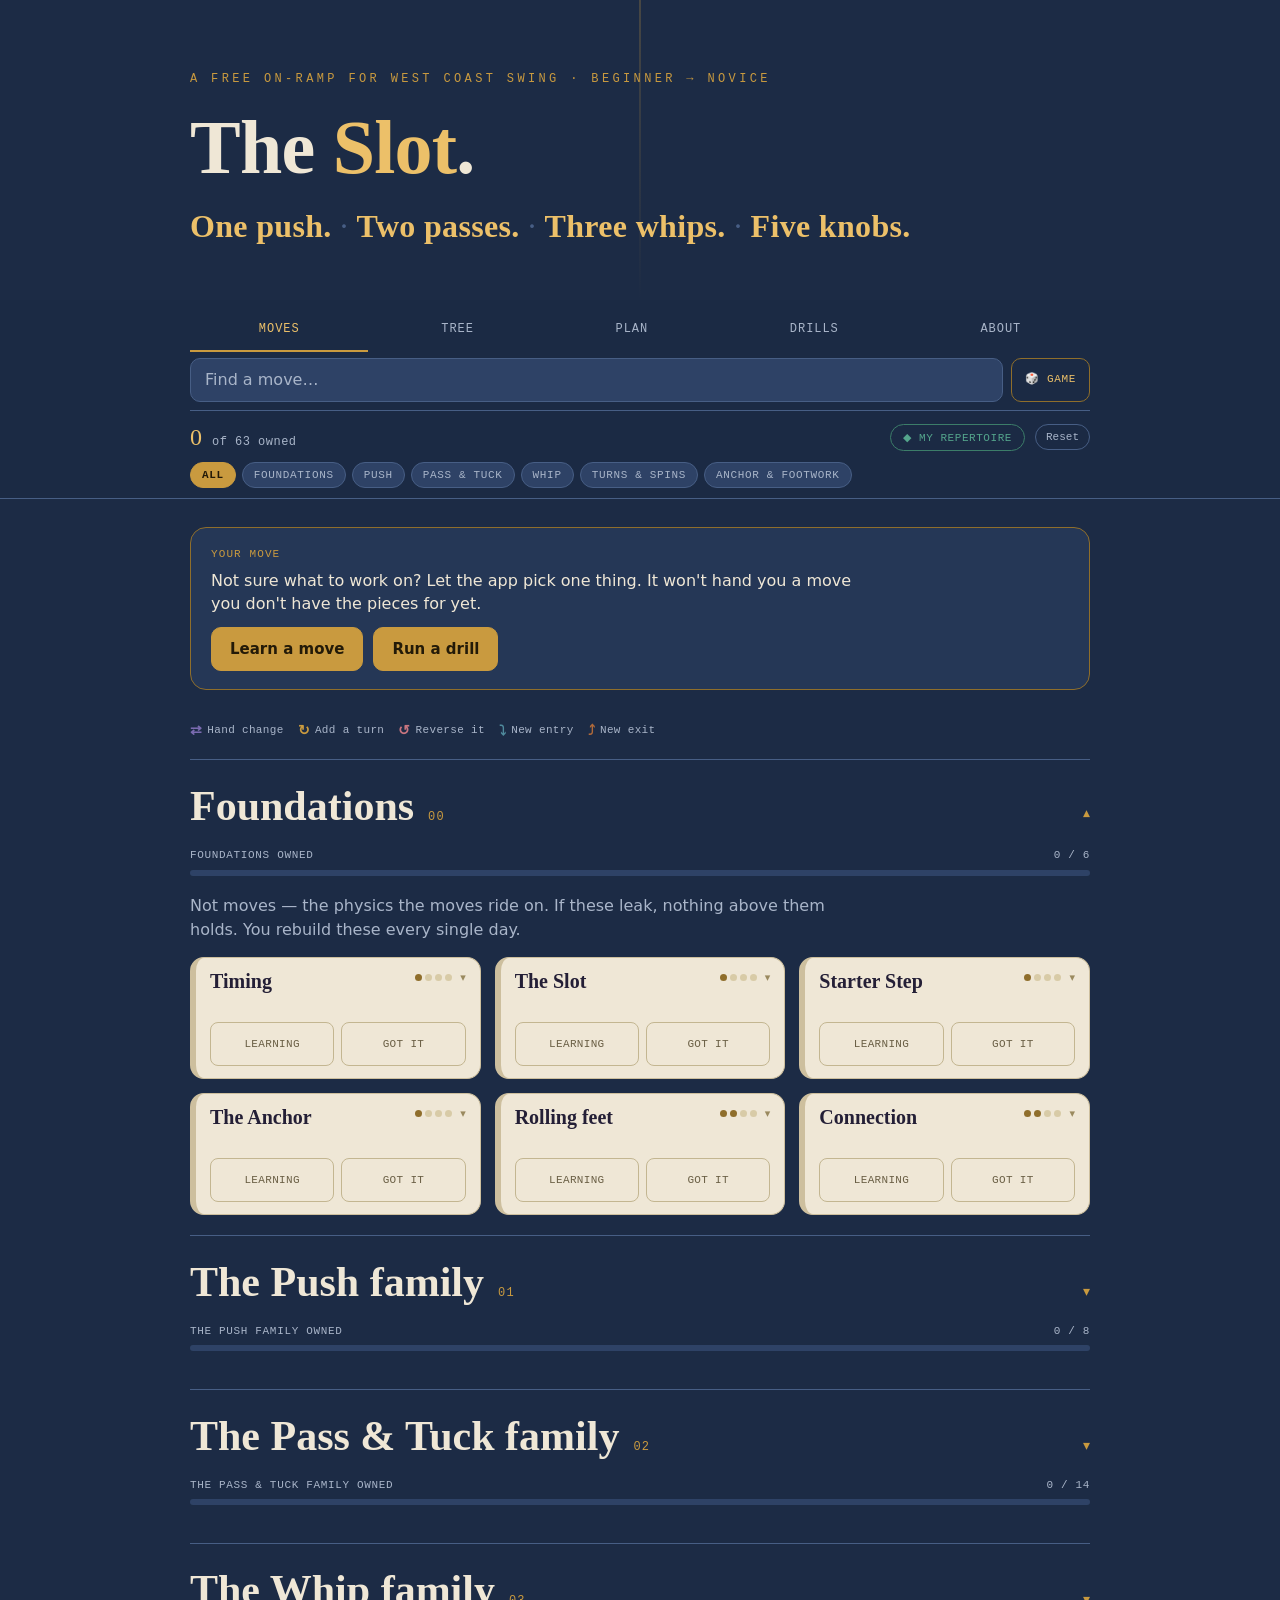
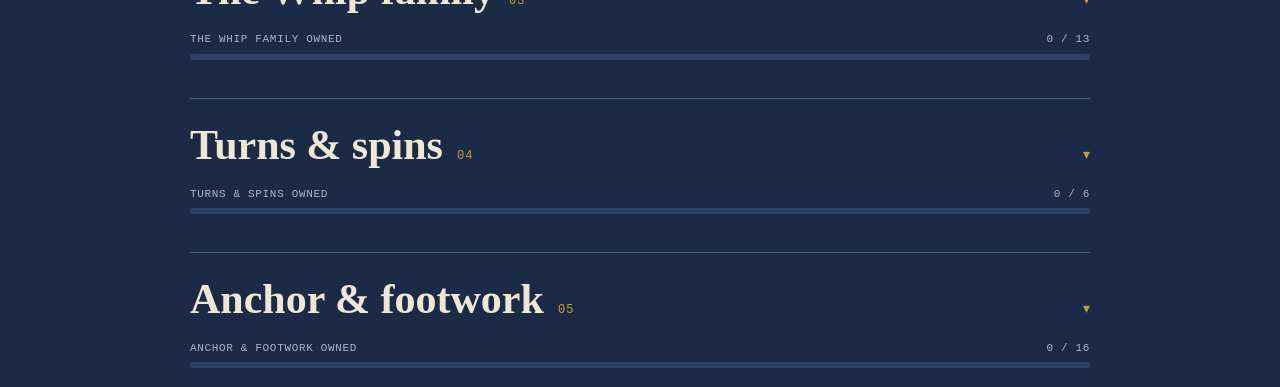
==== commit e49045ba: "Sprint 11: three whip roots; retire Whip into the J-Hook CEO ruling (D-033): in his scene the basic " ====
--- a/index.html
+++ b/index.html
@@ -313,7 +313,7 @@
   <div class="wrap">
     <div class="eyebrow">A free on-ramp for West Coast Swing · beginner → novice</div>
     <h1>The <em>Slot</em>.</h1>
-    <div class="pillars"><b>One push.</b> <span>·</span> <b>Two passes.</b> <span>·</span> <b>One whip.</b> <span>·</span> <b>Five knobs.</b></div>
+    <div class="pillars"><b>One push.</b> <span>·</span> <b>Two passes.</b> <span>·</span> <b>Three whips.</b> <span>·</span> <b>Five knobs.</b></div>
   </div>
 </header>
 
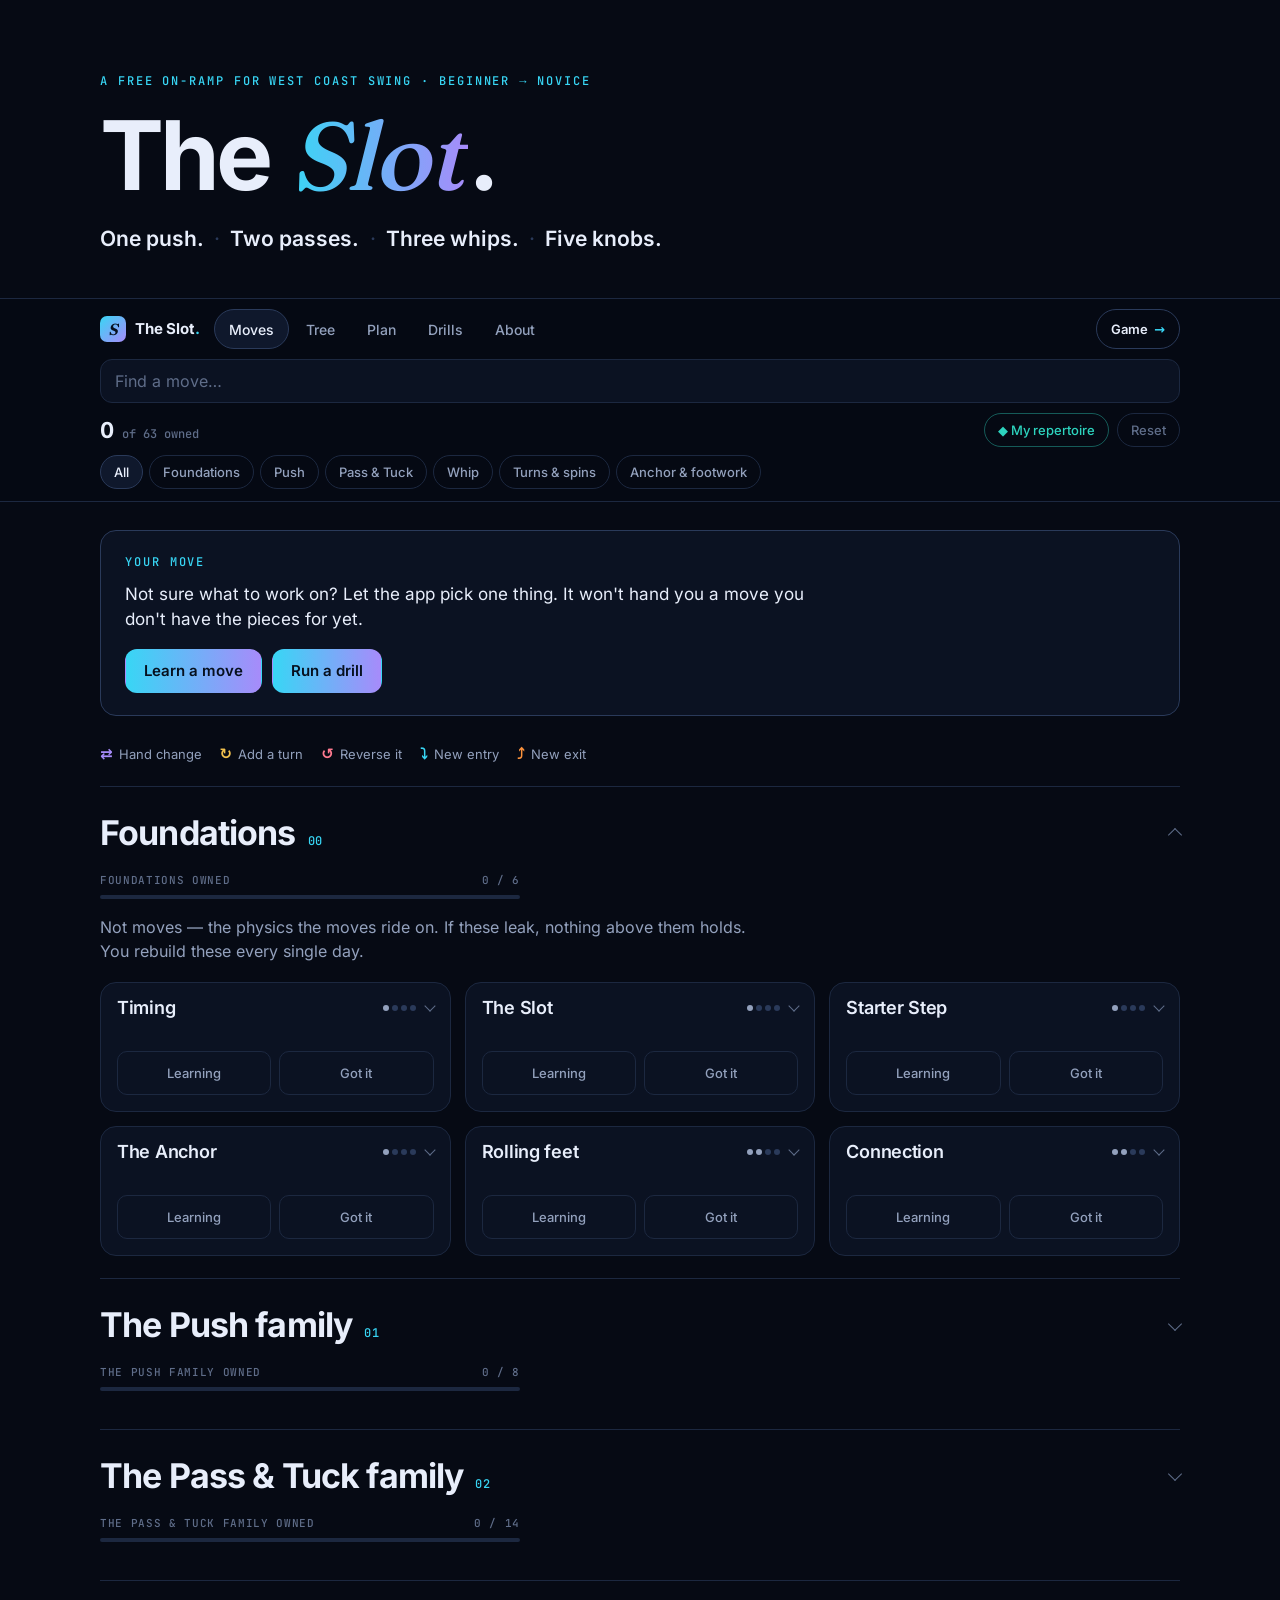
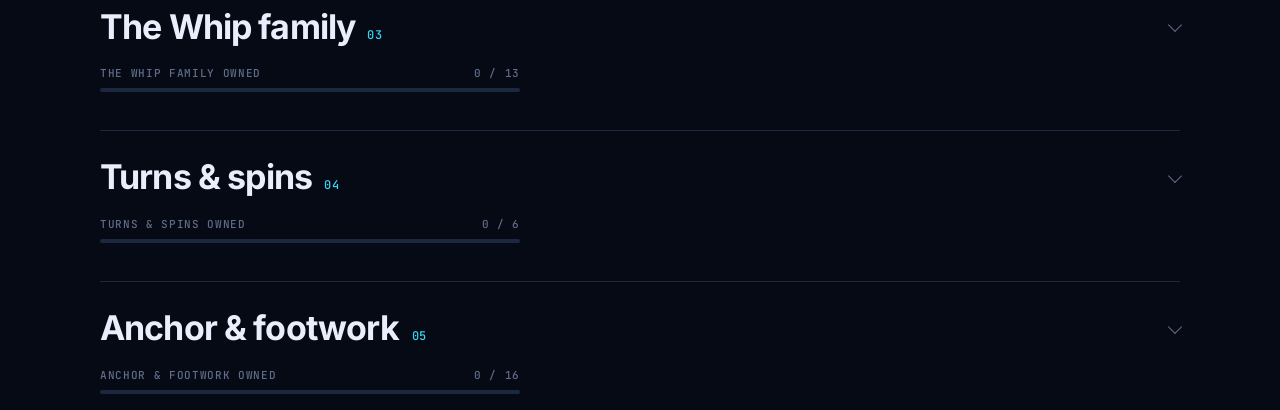
==== commit 7c353efa: "Redesign: dark navy look matching yourmomlovesmyai.com Replace the ink/brass/cream palette with a ne" ====
--- a/index.html
+++ b/index.html
@@ -5,7 +5,7 @@
 <meta name="viewport" content="width=device-width, initial-scale=1">
 <title>The Slot — a free path through West Coast Swing</title>
 <meta name="description" content="A free, scroll-down map of West Coast Swing from beginner to novice. Every move branches off the basics — track what you've learned, see your repertoire, and drill the beginner practice plan.">
-<meta name="theme-color" content="#1C2B45">
+<meta name="theme-color" content="#060a14">
 <meta property="og:type" content="website">
 <meta property="og:title" content="The Slot — a free path through West Coast Swing">
 <meta property="og:description" content="Every West Coast Swing move branches off one of the basics. Track what you've learned, see your repertoire, and drill the practice plan — a friendly place to start learning to dance.">
@@ -21,15 +21,15 @@
   window.slotFail=function(){
     if(started) return;
     document.body.innerHTML='<div role="alert" style="position:fixed;inset:0;display:flex;'
-      +'align-items:center;justify-content:center;padding:24px;background:#1C2B45;color:#efe7d6;'
+      +'align-items:center;justify-content:center;padding:24px;background:#060a14;color:#e8eefb;'
       +'font-family:system-ui,-apple-system,Segoe UI,Roboto,sans-serif">'
       +'<div style="max-width:420px;text-align:center">'
       +'<h1 style="font-size:22px;font-weight:600;margin:0 0 12px">Something didn’t load</h1>'
-      +'<p style="font-size:16px;line-height:1.5;color:#A9B5C9;margin:0 0 20px">The site couldn’t '
+      +'<p style="font-size:16px;line-height:1.5;color:#93a1bd;margin:0 0 20px">The site couldn’t '
       +'fetch part of itself. This is usually temporary.</p>'
       +'<button onclick="location.reload()" style="font:600 16px system-ui;min-height:44px;padding:12px 24px;'
-      +'border-radius:10px;border:1px solid #c99a3f;background:#c99a3f;color:#231a08;cursor:pointer">Try again</button>'
-      +'<p style="font-size:13px;line-height:1.5;color:#8a80a0;margin:20px 0 0">If it keeps happening, an ad '
+      +'border-radius:12px;border:0;background:linear-gradient(90deg,#38d6f5,#a78bfa);color:#06101e;cursor:pointer">Try again</button>'
+      +'<p style="font-size:13px;line-height:1.5;color:#5f6d89;margin:20px 0 0">If it keeps happening, an ad '
       +'blocker or privacy extension may be blocking a file.</p>'
       +'</div></div>';
   };
@@ -49,195 +49,180 @@
 })();
 </script>
 <style>
-  *{box-sizing:border-box}
+  /* Tokens, fonts, base and the shared .kicker/.brand/.cbtn live in theslot.css. */
   html{scroll-behavior:smooth}
-  body{margin:0;background:var(--ink);color:var(--tx);
-    font-family:var(--body);line-height:1.55;-webkit-font-smoothing:antialiased}
-  a{color:var(--brass-hi)}
-  .wrap{max-width:940px;margin:0 auto;padding:0 20px}
+  .wrap{max-width:1120px;margin:0 auto;padding:0 20px}
 
   /* hero */
-  header.hero{padding:70px 0 26px;position:relative;overflow:hidden}
-  .spine{position:absolute;left:50%;top:0;bottom:0;width:2px;
-    background:linear-gradient(var(--brass),transparent);opacity:.25;transform:translateX(-50%)}
-  .eyebrow{font-family:var(--mono);font-size:12px;letter-spacing:.28em;
-    text-transform:uppercase;color:var(--brass);margin-bottom:20px}
-  h1{font-family:var(--display);font-weight:600;line-height:1.02;
-    font-size:clamp(38px,8vw,76px);margin:0 0 10px;letter-spacing:-.01em}
-  h1 em{font-style:normal;color:var(--brass-hi)}
-  .pillars{font-family:var(--display);font-size:clamp(20px,4vw,32px);
-    color:var(--tx);margin:16px 0 22px;letter-spacing:.01em}
-  .pillars b{color:var(--brass-hi);font-weight:600}
-  .pillars span{color:var(--line)}
-  .lede{font-size:18px;color:var(--tx-dim);max-width:62ch}
-  .lede strong{color:var(--tx)}
-
-  /* sticky top bar: tabs (always) + search (always) + controls (Moves only). One
-     sticky element, not three stacked ones. */
-  .topbar{position:sticky;top:0;z-index:40;background:rgba(28,43,69,.94);
-    backdrop-filter:blur(8px);border-bottom:1px solid var(--line)}
-  .topbar .wrap{padding-top:8px;padding-bottom:8px}
-  /* tab bar */
-  .tabs{display:flex;gap:4px;overflow-x:auto;-webkit-overflow-scrolling:touch;scrollbar-width:none}
+  header.hero{padding:72px 0 44px}
+  h1{font-weight:700;line-height:1;font-size:clamp(46px,9vw,96px);margin:16px 0 20px;letter-spacing:-.04em}
+  h1 em{font-family:var(--serif);font-weight:500;font-style:italic;letter-spacing:-.02em;padding-right:.06em;
+    background:var(--grad);-webkit-background-clip:text;background-clip:text;color:transparent}
+  .pillars{font-size:clamp(17px,2.2vw,21px);color:var(--tx-dim);margin:0;line-height:1.5}
+  .pillars b{color:var(--tx);font-weight:600}
+  .pillars span{color:var(--line2);margin:0 .2em}
+  .lede{font-size:clamp(17px,1.6vw,20px);line-height:1.6;color:var(--tx-dim);max-width:64ch;margin:0}
+  .lede strong{color:var(--tx);font-weight:600}
+
+  /* sticky top bar: brand + tabs (always) + search (always) + controls (Moves only).
+     One sticky element, not three stacked ones. */
+  .topbar{position:sticky;top:0;z-index:40;background:rgba(6,10,20,.92);
+    backdrop-filter:blur(12px);-webkit-backdrop-filter:blur(12px);
+    border-top:1px solid var(--line);border-bottom:1px solid var(--line)}
+  .topbar .wrap{padding-top:10px;padding-bottom:10px}
+  .navrow{display:flex;align-items:center;gap:14px}
+  .tabs{display:flex;gap:2px;flex:1 1 auto;min-width:0;overflow-x:auto;-webkit-overflow-scrolling:touch;scrollbar-width:none}
   .tabs::-webkit-scrollbar{display:none}
-  .tab{flex:1 0 auto;font-family:var(--mono);font-size:12px;letter-spacing:.08em;text-transform:uppercase;
-    background:transparent;color:var(--tx-dim);border:0;border-bottom:2px solid transparent;
-    padding:9px 12px;min-height:44px;cursor:pointer;transition:color .15s,border-color .15s;white-space:nowrap}
-  .tab:hover{color:var(--tx)}
-  .tab[aria-selected="true"]{color:var(--brass-hi);border-bottom-color:var(--brass)}
-  .tab:focus-visible{outline:2px solid var(--brass);outline-offset:-2px;border-radius:4px}
-  /* search row + the quiet, always-present link to /game */
-  .searchrow{margin-top:6px;display:flex;gap:8px;align-items:stretch}
-  .search{flex:1 1 auto;min-width:0;font-family:var(--body);font-size:16px;color:var(--tx);
-    background:var(--ink3);border:1px solid var(--line);border-radius:10px;
+  .tab{flex:0 0 auto;font:500 14px var(--sans);background:transparent;color:var(--tx-dim);
+    border:1px solid transparent;border-radius:999px;padding:0 14px;min-height:40px;cursor:pointer;
+    transition:background .15s,color .15s,border-color .15s;white-space:nowrap}
+  .tab:hover{color:var(--tx);background:var(--panel2)}
+  .tab[aria-selected="true"]{color:var(--tx);background:var(--panel2);border-color:var(--line2)}
+  .gamelink{flex:0 0 auto;display:inline-flex;align-items:center;gap:6px;padding:0 14px;min-height:40px;
+    font:600 13px var(--sans);color:var(--tx);text-decoration:none;
+    border:1px solid var(--line2);border-radius:999px;white-space:nowrap;transition:border-color .15s}
+  .gamelink:hover{border-color:var(--dim)}
+  .gamelink .arr{color:var(--cyan)}
+  .searchrow{margin-top:10px}
+  .search{width:100%;font-family:var(--sans);font-size:16px;color:var(--tx);
+    background:var(--panel);border:1px solid var(--line);border-radius:12px;
     padding:10px 14px;min-height:44px;-webkit-appearance:none;appearance:none}
-  .search::placeholder{color:var(--tx-dim)}
-  .search:focus-visible{outline:2px solid var(--brass);outline-offset:1px;border-color:var(--brass-lo)}
-  .gamelink{flex:0 0 auto;display:inline-flex;align-items:center;gap:5px;padding:0 13px;min-height:44px;
-    font-family:var(--mono);font-size:11px;letter-spacing:.06em;text-transform:uppercase;
-    color:var(--brass-hi);text-decoration:none;border:1px solid var(--brass-lo);border-radius:10px;white-space:nowrap}
-  .gamelink:hover{background:var(--ink3);color:var(--brass-hi)}
-  .gamelink:focus-visible{outline:2px solid var(--brass);outline-offset:1px}
+  .search::placeholder{color:var(--dim)}
+  .search:focus-visible{outline:2px solid var(--cyan);outline-offset:1px;border-color:var(--line2)}
   /* controls row (Moves only). Chips scroll horizontally so the sticky header stays
      shallow on a phone instead of wrapping to three rows. */
-  .controls{margin-top:8px;padding-top:8px;border-top:1px solid var(--line)}
+  .controls{margin-top:10px}
   /* meter | repertoire | reset on the first line, chips scroll on the second */
-  .controls .row{display:grid;grid-template-columns:1fr auto auto;gap:6px 10px;align-items:center}
-  .meter{display:flex;align-items:baseline;gap:10px;grid-column:1;grid-row:1}
-  .meter .big{font-family:var(--display);font-size:24px;color:var(--brass-hi)}
-  .meter .sub{font-family:var(--mono);font-size:12px;color:var(--tx-dim);letter-spacing:.04em}
+  .controls .row{display:grid;grid-template-columns:1fr auto auto;gap:8px 8px;align-items:center}
+  .meter{display:flex;align-items:baseline;gap:8px;grid-column:1;grid-row:1;min-width:0}
+  .meter .big{font-size:22px;font-weight:700;letter-spacing:-.02em;color:var(--tx);font-variant-numeric:tabular-nums}
+  .meter .sub{font-family:var(--mono);font-size:12px;color:var(--dim);min-width:0;white-space:nowrap;overflow:hidden;text-overflow:ellipsis}
   .toggle{grid-column:2;grid-row:1}
   .reset{grid-column:3;grid-row:1}
   .chips{display:flex;flex-wrap:nowrap;gap:6px;grid-column:1/-1;grid-row:2;min-width:0;
     overflow-x:auto;-webkit-overflow-scrolling:touch;scrollbar-width:none;padding-bottom:2px}
   .chips::-webkit-scrollbar{display:none}
-  .chip{white-space:nowrap;flex:0 0 auto}
-  .chip{font-family:var(--mono);font-size:11px;letter-spacing:.06em;text-transform:uppercase;
-    background:var(--ink3);color:var(--tx-dim);border:1px solid var(--line);
-    padding:6px 11px;border-radius:999px;cursor:pointer;transition:.15s}
-  .chip:hover{color:var(--tx)}
-  .chip.on{background:var(--brass);color:#231a08;border-color:var(--brass);font-weight:600}
-  .toggle{font-family:var(--mono);font-size:11px;letter-spacing:.05em;text-transform:uppercase;
-    background:transparent;color:var(--got);border:1px solid var(--got-lo);
-    padding:6px 12px;border-radius:999px;cursor:pointer;transition:.15s}
-  .toggle.on{background:var(--got);color:#08251d;font-weight:600}
-  .reset{font-family:var(--mono);font-size:11px;color:var(--tx-dim);background:transparent;
-    border:1px solid var(--line);padding:6px 10px;border-radius:999px;cursor:pointer}
-  .reset:hover{color:var(--tx)}
-
-  section{padding:20px 0}
-  /* The game layer ships dark (D-012). `hidden` is styled display:none by the UA
-     stylesheet, but that has near-zero specificity — any later `display` rule on a
-     section would silently win and reveal an unreviewed section on the live site.
-     This makes the dark-ship guarantee structural instead of leaning on that default. */
-  [hidden]{display:none !important}
-  .section-lead{max-width:64ch}
-  h2.big{font-family:var(--display);font-size:clamp(26px,5vw,40px);margin:8px 0 4px;font-weight:600}
-
-  /* levers key */
-  .levers{background:var(--ink2);border:1px solid var(--line);border-radius:16px;
-    padding:26px 24px;margin:8px 0 4px}
-  .levers .k{font-family:var(--mono);font-size:11px;letter-spacing:.1em;text-transform:uppercase;color:var(--brass);margin-bottom:6px}
-  .levers h2{font-family:var(--display);font-size:clamp(24px,4vw,34px);margin:0 0 8px;font-weight:600}
-  .levers p{color:var(--tx-dim);max-width:64ch;margin:0 0 18px}
-  .lgrid{display:grid;grid-template-columns:repeat(auto-fit,minmax(150px,1fr));gap:12px}
-  .lcard{background:var(--ink3);border:1px solid var(--line);border-radius:12px;padding:14px 15px;
-    border-left:4px solid var(--c)}
-  .lcard .g{font-size:18px;line-height:1;color:var(--c)}
-  .lcard .t{font-family:var(--mono);font-size:12px;letter-spacing:.05em;text-transform:uppercase;
-    color:var(--tx);margin:6px 0 4px;font-weight:600}
-  .lcard .d{font-size:13px;color:var(--tx-dim);line-height:1.4}
+  .chip,.toggle,.reset{font:500 13px var(--sans);white-space:nowrap;flex:0 0 auto;border-radius:999px;
+    padding:0 13px;min-height:34px;cursor:pointer;background:transparent;
+    transition:background .15s,color .15s,border-color .15s}
+  .chip{color:var(--tx-dim);border:1px solid var(--line)}
+  .chip:hover{color:var(--tx);border-color:var(--line2)}
+  .chip.on{background:var(--panel2);color:var(--tx);border-color:var(--line2)}
+  .toggle{color:var(--teal);border:1px solid color-mix(in srgb,var(--teal) 40%,transparent)}
+  .toggle.on{background:var(--teal);border-color:var(--teal);color:#04201c;font-weight:600}
+  .reset{color:var(--dim);border:1px solid var(--line)}
+  .reset:hover{color:var(--tx);border-color:var(--line2)}
+
+  .panel{padding-top:28px}
+  section{padding:0 0 28px}
+  h2.big{font-size:clamp(26px,3.6vw,38px);letter-spacing:-.025em;margin:8px 0 4px;font-weight:700}
+
+  /* levers ("five knobs") */
+  .levers{border-top:1px solid var(--line);padding-top:36px}
+  .levers .k,.block .k,.challenge .k{font-family:var(--mono);font-size:12px;letter-spacing:.16em;
+    text-transform:uppercase;color:var(--cyan);margin-bottom:10px}
+  .levers h2,.block h2{font-size:clamp(26px,3.6vw,38px);line-height:1.12;letter-spacing:-.025em;
+    margin:0 0 14px;font-weight:700;max-width:24ch;text-wrap:balance}
+  .levers p{color:var(--tx-dim);font-size:16.5px;max-width:66ch;margin:0 0 22px}
+  .lgrid{display:grid;grid-template-columns:repeat(auto-fit,minmax(180px,1fr));gap:14px}
+  .lcard{background:var(--panel);border:1px solid var(--line);border-radius:16px;padding:18px}
+  .lcard .g{font-size:22px;line-height:1;color:var(--c)}
+  .lcard .t{font-size:16px;letter-spacing:-.01em;color:var(--tx);margin:12px 0 4px;font-weight:600}
+  .lcard .d{font-size:14px;color:var(--tx-dim);line-height:1.5}
   /* compact lever legend on the Moves panel — decodes the collapsed-card glyphs.
      Scrolls sideways rather than wrapping so it stays a single quiet line. */
-  .leverkey{display:flex;gap:8px 14px;margin:4px 0 16px;overflow-x:auto;
-    -webkit-overflow-scrolling:touch;scrollbar-width:none;
-    font-family:var(--mono);font-size:11px;letter-spacing:.03em;color:var(--tx-dim)}
+  .leverkey{display:flex;gap:8px 18px;margin:0 0 4px;overflow-x:auto;
+    -webkit-overflow-scrolling:touch;scrollbar-width:none;font-size:13px;color:var(--tx-dim)}
   .leverkey::-webkit-scrollbar{display:none}
-  .leverkey .lk{display:inline-flex;align-items:center;gap:5px;white-space:nowrap;flex:0 0 auto}
-  .leverkey .g{color:var(--c);font-size:14px;font-weight:700;line-height:1}
+  .leverkey .lk{display:inline-flex;align-items:center;gap:6px;white-space:nowrap;flex:0 0 auto}
+  .leverkey .g{color:var(--c);font-size:15px;font-weight:700;line-height:1}
 
   /* native <details> accordions: hide the default marker, use our own chevron */
   summary{list-style:none;cursor:pointer}
   summary::-webkit-details-marker{display:none}
-  summary:focus-visible{outline:2px solid var(--brass);outline-offset:2px;border-radius:8px}
-  details[open]>summary .chev{transform:rotate(180deg)}
+  /* the ▾ text stays in the markup; the chevron itself is drawn so it never depends on a font glyph */
+  .chev{font-size:0;width:8px;height:8px;flex:0 0 auto;border-right:1.5px solid var(--dim);border-bottom:1.5px solid var(--dim);
+    transform:translateY(-2px) rotate(45deg);transition:transform .18s}
+  details[open]>summary .chev{transform:translateY(2px) rotate(-135deg)}
 
   /* family accordion (move grid) */
-  .fam{margin-top:20px}
-  .fam-sum{padding-top:14px;border-top:1px solid var(--line)}
-  /* family header — the separator now lives on .fam-sum */
-  .fam-head{display:flex;align-items:baseline;gap:14px;margin:0 0 8px}
-  .fam-head h2{font-family:var(--display);font-size:clamp(26px,5vw,42px);margin:0;font-weight:600}
-  .fam-head .n{font-family:var(--mono);font-size:12px;color:var(--brass);letter-spacing:.1em}
-  .fam-head .chev{margin-left:auto;font-size:14px;color:var(--brass)}
-  .fam-desc{color:var(--tx-dim);max-width:64ch;margin:6px 0 14px}
-  .fambar{margin:0 0 18px}
+  .fam{margin-top:22px}
+  .fam-sum{padding-top:20px;border-top:1px solid var(--line)}
+  .fam-head{display:flex;align-items:baseline;gap:12px;margin:0 0 12px}
+  .fam-head h2{font-size:clamp(24px,3.4vw,34px);letter-spacing:-.025em;margin:0;font-weight:700}
+  .fam-head .n{font-family:var(--mono);font-size:12px;color:var(--cyan);letter-spacing:.06em}
+  .fam-head .chev{margin-left:auto;align-self:center;width:10px;height:10px}
+  .fam-desc{color:var(--tx-dim);max-width:66ch;margin:4px 0 18px}
+  .fambar{margin:0 0 16px;max-width:420px}
   .fambar .lab{display:flex;justify-content:space-between;font-family:var(--mono);
-    font-size:11px;letter-spacing:.06em;color:var(--tx-dim);margin-bottom:5px;text-transform:uppercase}
-  .fambar .track{height:6px;background:var(--ink3);border-radius:3px;overflow:hidden}
-  .fambar .fill{height:100%;background:linear-gradient(90deg,var(--got-lo),var(--got));width:0;transition:width .4s}
+    font-size:11px;letter-spacing:.06em;color:var(--dim);margin-bottom:6px;text-transform:uppercase}
+  .fambar .track{height:4px;background:var(--line);border-radius:2px;overflow:hidden}
+  .fambar .fill{height:100%;background:var(--teal);width:0;transition:width .4s}
 
   /* move cards */
-  .moves{display:grid;grid-template-columns:repeat(auto-fill,minmax(280px,1fr));gap:14px}
-  .move .card{background:var(--paper);color:var(--tx-ink);border-radius:14px;padding:12px 14px;
-    border:1px solid #cdbf9e;border-left:6px solid #cdbf9e;transition:border-color .18s,background .18s;height:100%;
-    display:flex;flex-direction:column;gap:8px}
-  .move[data-status="learning"] .card{border-left-color:var(--learning)}
-  .move[data-status="got"] .card{border-left-color:var(--got);background:#e7edd9}
-  /* the whole name row is the expand toggle — a real button, reset to look like the old header */
+  .moves{display:grid;grid-template-columns:repeat(auto-fill,minmax(300px,1fr));gap:14px}
+  .move .card{background:var(--panel);border:1px solid var(--line);border-radius:16px;padding:14px 16px 16px;
+    transition:border-color .18s,background .18s;height:100%;display:flex;flex-direction:column;gap:10px}
+  .move .card:hover{border-color:var(--line2)}
+  .move[data-status="learning"] .card{border-color:color-mix(in srgb,var(--learning) 45%,var(--line))}
+  .move[data-status="got"] .card{border-color:color-mix(in srgb,var(--got) 50%,var(--line));
+    background:color-mix(in srgb,var(--got) 6%,var(--panel))}
+  /* the whole name row is the expand toggle — a real button, reset to look like a header */
   .cardhead{width:100%;background:transparent;border:0;padding:0;margin:0;color:inherit;
     font:inherit;text-align:left;cursor:pointer;min-height:44px;
     display:flex;justify-content:space-between;align-items:flex-start;gap:10px}
-  .cardhead:focus-visible{outline:2px solid var(--brass);outline-offset:3px;border-radius:8px}
+  .cardhead:focus-visible{outline-offset:3px;border-radius:8px}
   .hd-title{display:flex;flex-direction:column;min-width:0}
-  .hd-side{display:flex;align-items:center;gap:8px;flex-shrink:0;padding-top:2px}
-  .name{font-family:var(--display);font-size:20px;font-weight:600;line-height:1.12}
-  .aka{font-size:12px;color:#6f6446;margin-top:2px;font-style:italic}
+  .hd-side{display:flex;align-items:center;gap:10px;flex-shrink:0;padding-top:7px}
+  .name{font-size:18px;font-weight:600;line-height:1.2;letter-spacing:-.015em}
+  .aka{font-size:13px;color:var(--dim);margin-top:3px}
   .pips{display:flex;gap:3px;flex-shrink:0}
-  .pip{width:7px;height:7px;border-radius:50%;background:#d8cba7}
-  .pip.on{background:var(--brass-lo)}
+  .pip{width:6px;height:6px;border-radius:50%;background:var(--line2)}
+  .pip.on{background:var(--tx-dim)}
   .lglyph{font-size:15px;line-height:1;color:var(--c);font-weight:700}
-  .chev{font-size:11px;color:#9a8a5f;line-height:1;transition:transform .18s}
-  .cardhead[aria-expanded="true"] .chev{transform:rotate(180deg)}
-  .detail{display:flex;flex-direction:column;gap:9px}
-  .meta{display:flex;flex-wrap:wrap;gap:6px;align-items:center}
-  .count{font-family:var(--mono);font-size:11px;color:#5a4e33;background:#e2d6b7;
-    padding:2px 7px;border-radius:5px;letter-spacing:.02em}
-  .lever{font-family:var(--mono);font-size:10px;letter-spacing:.05em;text-transform:uppercase;
-    padding:2px 8px;border-radius:999px;color:#fff;background:var(--c);display:inline-flex;gap:5px;align-items:center;font-weight:600}
-  .builds{font-family:var(--mono);font-size:11px;letter-spacing:.02em;color:#7a6b45}
-  .builds b{color:var(--brass-lo)}
-  .blurb{font-size:14px;color:#3f3826;line-height:1.5}
-  .status{display:flex;gap:7px}
-  .status button{font-family:var(--mono);font-size:11px;letter-spacing:.03em;text-transform:uppercase;
-    border:1px solid #c3b691;background:transparent;color:#6a5f45;padding:5px 11px;border-radius:8px;cursor:pointer;transition:.15s;
-    min-height:44px;flex:1}
-  .status button:focus-visible{outline:2px solid var(--brass);outline-offset:2px}
-  .status .lrn.on{background:var(--learning);border-color:var(--learning);color:#3a2409;font-weight:600}
-  .status .got.on{background:var(--got);border-color:var(--got);color:#07251d;font-weight:600}
-  .watch{align-self:flex-start;font-family:var(--mono);font-size:11px;letter-spacing:.03em;text-transform:uppercase;color:#5a4e33;text-decoration:none;border:1px solid #c3b691;border-radius:8px;padding:8px 12px;min-height:38px;display:inline-flex;align-items:center;transition:.15s;white-space:nowrap}
-  .watch:hover{background:#e2d6b7;color:#3a2f19}
-  @media (prefers-reduced-motion:reduce){.chev{transition:none}}
-
-  .empty{color:var(--tx-dim);font-style:italic;padding:8px 0 20px}
-  .searchcount{font-family:var(--mono);font-size:12px;color:var(--tx-dim);letter-spacing:.03em;margin:6px 0 14px}
-
-  /* prose blocks */
-  .block{background:var(--ink2);border:1px solid var(--line);border-radius:16px;padding:26px 24px;margin:8px 0}
-  .block.honest{border-color:var(--brass-lo);background:linear-gradient(180deg,#221a2f,#1c1729)}
-  .block .k{font-family:var(--mono);font-size:11px;letter-spacing:.1em;text-transform:uppercase;color:var(--brass);margin-bottom:8px}
-  .block h2{font-family:var(--display);font-size:clamp(24px,4vw,36px);margin:0 0 12px;font-weight:600}
-  .block p{color:var(--tx-dim);max-width:66ch;margin:0 0 12px}
+  .cardhead[aria-expanded="true"] .chev{transform:translateY(2px) rotate(-135deg)}
+  .detail{display:flex;flex-direction:column;gap:10px;padding-top:2px}
+  .meta{display:flex;flex-wrap:wrap;gap:6px 8px;align-items:center}
+  .count,.drill .lvl,.drill .mins{font-family:var(--mono);font-size:11px;color:var(--tx-dim);
+    background:var(--panel2);border:1px solid var(--line);padding:2px 7px;border-radius:6px}
+  .lever{font-family:var(--mono);font-size:11px;padding:2px 9px;border-radius:999px;color:var(--c);
+    background:color-mix(in srgb,var(--c) 12%,transparent);
+    border:1px solid color-mix(in srgb,var(--c) 38%,transparent);display:inline-flex;gap:5px;align-items:center}
+  .builds{font-family:var(--mono);font-size:11px;color:var(--dim)}
+  .builds b{color:var(--tx-dim);font-weight:500}
+  .blurb{font-size:14.5px;color:var(--tx-dim);line-height:1.55}
+  .status{display:flex;gap:8px}
+  .status button{font:500 13px var(--sans);border:1px solid var(--line);background:transparent;color:var(--tx-dim);
+    padding:5px 11px;border-radius:10px;cursor:pointer;min-height:44px;flex:1;
+    transition:background .15s,color .15s,border-color .15s}
+  .status button:hover{color:var(--tx);border-color:var(--line2)}
+  .status .lrn.on{background:color-mix(in srgb,var(--learning) 14%,transparent);
+    border-color:color-mix(in srgb,var(--learning) 55%,transparent);color:var(--learning);font-weight:600}
+  .status .got.on{background:color-mix(in srgb,var(--got) 14%,transparent);
+    border-color:color-mix(in srgb,var(--got) 55%,transparent);color:var(--got);font-weight:600}
+  .watch{align-self:flex-start;font:600 13px var(--sans);color:var(--tx);text-decoration:none;
+    border:1px solid var(--line2);border-radius:10px;padding:8px 13px;min-height:38px;
+    display:inline-flex;align-items:center;transition:border-color .15s;white-space:nowrap}
+  .watch:hover{border-color:var(--dim)}
+
+  .empty{color:var(--tx-dim);padding:8px 0 20px;max-width:64ch}
+  .searchcount{font-family:var(--mono);font-size:12px;color:var(--dim);margin:0 0 14px}
+
+  /* prose sections — no box; a hairline and a kicker carry the structure */
+  .block{border-top:1px solid var(--line);padding-top:36px;margin-top:8px}
+  .panel>section:first-child .block{border-top:0;padding-top:8px;margin-top:0}
+  .block p{color:var(--tx-dim);font-size:16.5px;max-width:66ch;margin:0 0 14px}
   .block p:last-child{margin-bottom:0}
-  .block strong{color:var(--tx)}
-  .tips{display:grid;grid-template-columns:repeat(auto-fit,minmax(220px,1fr));gap:14px;margin-top:6px}
-  .tip{background:var(--ink3);border:1px solid var(--line);border-radius:12px;padding:16px}
-  .tip h3{font-family:var(--display);font-size:18px;margin:0 0 6px;font-weight:600;color:var(--tx)}
-  .tip p{font-size:14px;color:var(--tx-dim);margin:0;max-width:none}
-  .treekey{display:flex;flex-wrap:wrap;gap:8px 18px;margin:2px 0 16px;font-family:var(--mono);font-size:11px;color:var(--tx-dim);letter-spacing:.02em}
-  .treekey .d{display:inline-block;width:9px;height:9px;border-radius:2px;margin-right:6px;vertical-align:middle}
-  .treekey .kl{color:var(--brass);text-transform:uppercase;letter-spacing:.1em;flex-basis:100%}
-  .treewrap{overflow-x:auto;-webkit-overflow-scrolling:touch;border-radius:12px}
+  .block strong{color:var(--tx);font-weight:600}
+  .tips{display:grid;grid-template-columns:repeat(auto-fit,minmax(260px,1fr));gap:14px;margin-top:22px}
+  .tip{background:var(--panel);border:1px solid var(--line);border-radius:16px;padding:18px}
+  .tip h3{font-size:17px;letter-spacing:-.01em;margin:0 0 6px;font-weight:600;color:var(--tx)}
+  .tip p{font-size:14.5px;line-height:1.55;color:var(--tx-dim);margin:0;max-width:none}
+  .treekey{display:flex;flex-wrap:wrap;gap:8px 18px;margin:18px 0 0;font-size:13px;color:var(--tx-dim)}
+  .treekey .d{display:inline-block;width:9px;height:9px;border-radius:3px;margin-right:7px;vertical-align:middle}
+  .treekey .kl{font-family:var(--mono);font-size:11px;color:var(--dim);text-transform:uppercase;letter-spacing:.12em;flex-basis:100%}
+  .treewrap{overflow-x:auto;-webkit-overflow-scrolling:touch;margin-top:22px;
+    background:var(--panel);border:1px solid var(--line);border-radius:16px;padding:8px}
   .tree{display:block;width:100%;min-width:640px;height:auto}
   /* The dynamic tree sizes its own viewBox to the container, so it never needs
      the horizontal scroll the hand-made SVG depends on. */
@@ -245,73 +230,73 @@
   #tree2 g[data-fid]{cursor:pointer}
   /* Chrome does not match :focus on an SVG <g>, and outline does not paint on
      SVG reliably — so focus is flagged by an attribute and drawn as a stroke. */
-  #tree2 g[data-focus] .rbox,#tree2 g[data-fid]:focus .rbox{stroke:var(--brass-hi);stroke-width:2}
-  .block h3.sub-h{font-family:var(--display);font-size:22px;margin:30px 0 6px;font-weight:600;color:var(--tx)}
-  .routine-steps{margin:14px 0 8px;border-top:1px solid var(--line)}
-  .rstep{display:flex;gap:16px;padding:14px 0;border-bottom:1px solid var(--line);align-items:baseline}
-  .rstep .t{font-family:var(--mono);font-size:12px;color:var(--brass);white-space:nowrap;min-width:66px;letter-spacing:.03em}
-  .rstep .c h4{font-family:var(--display);font-size:18px;margin:0 0 3px;font-weight:600;color:var(--tx)}
-  .rstep .c p{margin:0;color:var(--tx-dim);font-size:14px;max-width:62ch}
-  .weeklist{display:flex;flex-direction:column;gap:14px;margin-top:6px}
-  .wk{background:var(--ink3);border:1px solid var(--line);border-radius:12px;padding:18px 20px;border-left:4px solid var(--brass)}
-  .wk .wnum{font-family:var(--mono);font-size:11px;letter-spacing:.14em;text-transform:uppercase;color:var(--brass)}
-  .wk h3{font-family:var(--display);font-size:22px;margin:4px 0 4px;font-weight:600;color:var(--tx)}
-  .wk .idea{color:var(--tx);font-size:15px;margin:0 0 9px;font-style:italic;max-width:68ch}
-  .wk p{color:var(--tx-dim);font-size:14.5px;margin:0;max-width:68ch}
-  .wk .role{display:block;margin-top:10px;font-family:var(--mono);font-size:12px;color:var(--tx-dim);letter-spacing:.02em;line-height:1.7}
-  .wk .role b{color:var(--tx)}
-
-  /* drill bank (game layer) — each foundation is a collapsed accordion */
+  #tree2 g[data-focus] .rbox,#tree2 g[data-fid]:focus .rbox{stroke:var(--cyan);stroke-width:2}
+  .block h3.sub-h{font-size:22px;letter-spacing:-.02em;margin:40px 0 8px;font-weight:700;color:var(--tx)}
+  .routine-steps{margin:18px 0 8px;border-top:1px solid var(--line)}
+  .rstep{display:flex;gap:20px;padding:16px 0;border-bottom:1px solid var(--line);align-items:baseline}
+  .rstep .t{font-family:var(--mono);font-size:12px;color:var(--cyan);white-space:nowrap;min-width:84px}
+  .rstep .c h4{font-size:17px;letter-spacing:-.01em;margin:0 0 4px;font-weight:600;color:var(--tx)}
+  .rstep .c p{margin:0;color:var(--tx-dim);font-size:14.5px;max-width:64ch}
+  .weeklist{display:grid;grid-template-columns:repeat(auto-fit,minmax(min(100%,440px),1fr));gap:14px;margin-top:18px}
+  .wk{background:var(--panel);border:1px solid var(--line);border-radius:16px;padding:20px 22px}
+  .wk .wnum{font-family:var(--mono);font-size:12px;letter-spacing:.12em;text-transform:uppercase;color:var(--cyan)}
+  .wk h3{font-size:21px;letter-spacing:-.02em;margin:8px 0 6px;font-weight:700;color:var(--tx)}
+  .wk .idea{font-family:var(--serif);font-style:italic;color:var(--tx);font-size:18px;line-height:1.4;margin:0 0 10px;max-width:none}
+  .wk p{color:var(--tx-dim);font-size:14.5px;margin:0;max-width:none}
+  .wk .role{display:block;margin-top:12px;padding-top:12px;border-top:1px dashed var(--line);
+    font-size:13.5px;color:var(--tx-dim);line-height:1.6}
+  .wk .role b{color:var(--tx);font-weight:600}
+
+  /* drill bank — each foundation is a collapsed accordion */
+  #drills{margin-top:22px;border-bottom:1px solid var(--line)}
   .fnd-group{border-top:1px solid var(--line)}
-  .fnd-sum{display:flex;align-items:baseline;gap:10px;min-height:44px;padding:8px 0}
-  .fnd-head{font-family:var(--display);font-size:22px;font-weight:600;color:var(--tx)}
-  .fnd-count{font-family:var(--mono);font-size:12px;color:var(--tx-dim);letter-spacing:.04em}
-  .fnd-count::before{content:"·";margin-right:8px;color:var(--line)}
-  .fnd-sum .chev{margin-left:auto;align-self:center;font-size:14px;color:var(--brass)}
-  .fnd-group .fnd-note{margin-top:10px}
-  .fnd-group .drills{margin:6px 0 16px}
-  .drills{display:grid;grid-template-columns:repeat(auto-fill,minmax(280px,1fr));gap:14px}
-  .drill{background:var(--paper);color:var(--tx-ink);border-radius:14px;padding:16px 16px 14px;
-    border:1px solid #cdbf9e;border-left:6px solid var(--got);height:100%;
-    display:flex;flex-direction:column;gap:9px}
-  .drill .name{font-family:var(--display);font-size:20px;font-weight:600;line-height:1.12}
-  .drill .meta{display:flex;flex-wrap:wrap;gap:6px;align-items:center}
-  .drill .lvl,.drill .mins{font-family:var(--mono);font-size:11px;color:#5a4e33;background:#e2d6b7;
-    padding:2px 7px;border-radius:5px;letter-spacing:.06em;text-transform:uppercase}
-  .drill .develops{font-family:var(--mono);font-size:11px;letter-spacing:.02em;color:#7a6b45}
-  .drill .blurb{font-size:14px;color:#3f3826;line-height:1.5;flex:1}
-  .drill .cue{font-size:15px;font-style:italic;color:#3f3826;line-height:1.45;
-    border-left:1px solid var(--brass-lo);padding-left:12px;margin-top:2px}
-  .fnd-note{color:var(--tx-dim);font-size:14px;max-width:64ch;margin:0 0 14px}
+  .fnd-sum{display:flex;align-items:baseline;gap:12px;min-height:56px;padding:12px 0}
+  .fnd-head{font-size:19px;letter-spacing:-.015em;font-weight:600;color:var(--tx)}
+  .fnd-count{font-family:var(--mono);font-size:12px;color:var(--dim)}
+  .fnd-sum .chev{margin-left:auto;align-self:center;width:10px;height:10px}
+  .fnd-note{color:var(--tx-dim);font-size:14.5px;max-width:66ch;margin:0 0 16px}
+  .fnd-group .drills{margin:4px 0 22px}
+  .drills{display:grid;grid-template-columns:repeat(auto-fill,minmax(300px,1fr));gap:14px}
+  .drill{background:var(--panel);border:1px solid var(--line);border-radius:16px;padding:16px 18px 18px;
+    height:100%;display:flex;flex-direction:column;gap:10px}
+  .drill .name{font-size:18px;font-weight:600;line-height:1.2;letter-spacing:-.015em}
+  .drill .lvl{color:var(--teal);border-color:color-mix(in srgb,var(--teal) 35%,transparent);background:transparent}
+  .drill .develops{font-family:var(--mono);font-size:11px;color:var(--dim)}
+  .drill .blurb{margin:0;flex:1}
+  .drill .cue{font-family:var(--serif);font-style:italic;font-size:16px;color:var(--tx);line-height:1.45;
+    margin:0;padding-top:10px;border-top:1px dashed var(--line)}
 
   /* challenge card */
-  .challenge{background:var(--ink2);border:1px solid var(--brass-lo);border-radius:16px;padding:18px 20px;margin:8px 0}
-  .challenge .k{font-family:var(--mono);font-size:11px;letter-spacing:.1em;text-transform:uppercase;color:var(--brass);margin-bottom:6px}
-  .challenge .activity{font-family:var(--mono);font-size:12px;color:var(--tx-dim);letter-spacing:.03em;margin:0 0 10px}
-  .challenge .lead{font-size:16px;color:var(--tx);margin:0 0 6px;max-width:64ch;line-height:1.45}
-  .challenge .lead b{color:var(--brass-hi);font-weight:600}
-  .challenge .meta{font-family:var(--mono);font-size:12px;color:var(--tx-dim);letter-spacing:.02em;margin:0 0 12px}
-  .challenge .meta b{color:var(--tx)}
-  .challenge .double{color:var(--got);font-size:14px;line-height:1.45;margin:10px 0 0;max-width:64ch}
-  .challenge .act{display:flex;flex-wrap:wrap;gap:10px;margin-top:12px}
-  .cbtn{font-family:var(--body);font-size:15px;font-weight:600;border-radius:10px;padding:11px 18px;
-    min-height:44px;cursor:pointer;border:1px solid var(--brass);background:var(--brass);color:#231a08;transition:.15s}
-  .cbtn.ghost{background:transparent;color:var(--brass-hi);border-color:var(--brass-lo)}
-  .cbtn:hover{filter:brightness(1.06)}
-
-  footer{padding:40px 0 70px;color:var(--tx-dim);font-size:13px;max-width:70ch}
-  footer a{color:var(--brass-hi)}
-  .fade{opacity:0;transform:translateY(14px);animation:rise .6s forwards}
-  @keyframes rise{to{opacity:1;transform:none}}
-  @media (max-width:520px){.meter{width:100%;margin-bottom:6px}}
+  .challenge{background:var(--panel);border:1px solid var(--line2);border-radius:16px;padding:22px 24px}
+  .challenge .activity{font-family:var(--mono);font-size:12px;color:var(--dim);margin:0 0 10px}
+  .challenge .lead{font-size:17px;color:var(--tx);margin:0 0 6px;max-width:64ch;line-height:1.5}
+  .challenge .lead b{font-weight:700}
+  .challenge .meta{display:block;font-family:var(--mono);font-size:12px;color:var(--tx-dim);margin:0 0 12px}
+  .challenge .meta b{color:var(--tx);font-weight:500}
+  .challenge .double{color:var(--teal);font-size:14.5px;line-height:1.5;margin:10px 0 0;max-width:64ch}
+  .challenge .act{display:flex;flex-wrap:wrap;gap:10px;margin-top:16px}
+
+  footer{border-top:1px solid var(--line);margin-top:12px;padding:26px 0 80px;color:var(--dim);font-size:13.5px;line-height:1.65}
+  footer p{max-width:78ch;margin:0}
+  footer strong{color:var(--tx-dim);font-weight:600}
+  footer a{color:var(--tx-dim)}
+  footer a:hover{color:var(--tx)}
+
+  @media (max-width:640px){
+    header.hero{padding:44px 0 32px}
+    .brand .word{display:none}
+    .navrow{gap:8px}
+    .tab{padding:0 11px}
+    .gamelink{padding:0 11px}
+    .rstep{flex-direction:column;gap:4px}
+  }
 </style>
 </head>
 <body>
 
 <header class="hero">
-  <div class="spine"></div>
   <div class="wrap">
-    <div class="eyebrow">A free on-ramp for West Coast Swing · beginner → novice</div>
+    <div class="kicker">A free on-ramp for West Coast Swing · beginner → novice</div>
     <h1>The <em>Slot</em>.</h1>
     <div class="pillars"><b>One push.</b> <span>·</span> <b>Two passes.</b> <span>·</span> <b>Three whips.</b> <span>·</span> <b>Five knobs.</b></div>
   </div>
@@ -320,6 +305,8 @@
 
 <div class="topbar">
   <div class="wrap">
+    <div class="navrow">
+    <a class="brand" href="./" aria-label="The Slot — home"><span class="mark" aria-hidden="true">S</span><span class="word">The Slot<span class="dot">.</span></span></a>
     <div class="tabs" role="tablist" aria-label="Site sections">
       <button class="tab" id="t-moves"  role="tab" aria-selected="true"  aria-controls="p-moves"  tabindex="0"  data-panel="moves">Moves</button>
       <button class="tab" id="t-tree"   role="tab" aria-selected="false" aria-controls="p-tree"   tabindex="-1" data-panel="tree">Tree</button>
@@ -327,9 +314,10 @@
       <button class="tab" id="t-drills" role="tab" aria-selected="false" aria-controls="p-drills" tabindex="-1" data-panel="drills">Drills</button>
       <button class="tab" id="t-about"  role="tab" aria-selected="false" aria-controls="p-about"  tabindex="-1" data-panel="about">About</button>
     </div>
+    <a class="gamelink" href="game.html" title="The game edition — spin, draw, drill">Game <span class="arr" aria-hidden="true">→</span></a>
+    </div>
     <div class="searchrow">
       <input type="search" id="q" class="search" placeholder="Find a move…" aria-label="Find a move" autocomplete="off" autocapitalize="off" spellcheck="false">
-      <a class="gamelink" href="game.html" title="The game edition — spin, draw, drill">🎲 Game</a>
     </div>
     <div class="controls" id="mv-controls">
       <div class="row">
@@ -367,19 +355,19 @@
       <p>Then there's the top of the tree, which works differently. The six Foundations — timing, the slot, the starter step, the anchor, rolling feet, connection — aren't moves you finish. Nobody wakes up one morning done with timing. So instead of a Got-it button they get a <strong>ladder</strong>: a handful of rungs describing what "better" actually looks like, from your first honest attempt to the thing you'll still be sharpening in five years. Tap a rung when you've reached it. Moves fill in the same way — mark one Got it and you'll see it light up here, so the tree doubles as a picture of how far you've come. Nothing here decides that for you — you're the only one in the room who knows.</p>
       <p>One rung on the Anchor ladder points ⤴ at the footwork family further down. That's not a mistake. An anchor is a <em>connection</em>, not a foot position — so once you own the settle-back, any footwork that keeps it can be your anchor. The whole footwork family is anchor practice wearing different shoes.</p>
       <div class="treekey"><span class="kl">how a move branches</span>
-        <span><span class="d" style="background:#8f6e2b"></span>basic / root</span>
-        <span><span class="d" style="background:#c99a3f"></span>↻ add a turn</span>
-        <span><span class="d" style="background:#c8757f"></span>↺ reverse it</span>
-        <span><span class="d" style="background:#7a6bb0"></span>⇄ hand change</span>
-        <span><span class="d" style="background:#4f8a9c"></span>⤵ new entry</span>
-        <span><span class="d" style="background:#b06a3a"></span>⤴ new exit</span>
+        <span><span class="d" style="background:#6b7a9c"></span>basic / root</span>
+        <span><span class="d" style="background:#f2c14e"></span>↻ add a turn</span>
+        <span><span class="d" style="background:#ff7a90"></span>↺ reverse it</span>
+        <span><span class="d" style="background:#a78bfa"></span>⇄ hand change</span>
+        <span><span class="d" style="background:#38d6f5"></span>⤵ new entry</span>
+        <span><span class="d" style="background:#fb923c"></span>⤴ new exit</span>
       </div>
       <div class="treekey"><span class="kl">what you've marked</span>
-        <span><span class="d" style="background:#e7edd9;border:1px solid #54a58c"></span>move you own</span>
-        <span><span class="d" style="background:#efe7d6;border:1px solid #dd934a"></span>still learning</span>
-        <span><span class="d" style="background:#54a58c"></span>rung reached</span>
-        <span><span class="d" style="background:#d8cba7"></span>not yet</span>
-        <span><span class="d" style="background:#8f6e2b"></span>bonus rung</span>
+        <span><span class="d" style="background:#0c2a2e;border:1px solid #2dd4bf"></span>move you own</span>
+        <span><span class="d" style="background:#0f182c;border:1px solid #fbbf24"></span>still learning</span>
+        <span><span class="d" style="background:#2dd4bf"></span>rung reached</span>
+        <span><span class="d" style="background:#2a3a5a"></span>not yet</span>
+        <span><span class="d" style="background:#6b7a9c"></span>bonus rung</span>
       </div>
       <div class="treewrap"><div id="tree2"></div></div>
     </div>
@@ -955,9 +943,9 @@
 // Lever -> [accent colour, glyph]. Footwork moves carry no lever and get no glyph:
 // footwork branches on rhythm, not on a pattern lever, so inventing one would
 // overwrite a deliberate teaching decision. Roots use the plain brass accent.
-const LEVER_ART={"hand change":["#7a6bb0","⇄"],"add a turn":["#c99a3f","↻"],
-  "reverse it":["#c8757f","↺"],"new entry":["#4f8a9c","⤵"],"new exit":["#b06a3a","⤴"]};
-const ROOT_ACCENT="#8f6e2b";
+const LEVER_ART={"hand change":["#a78bfa","⇄"],"add a turn":["#f2c14e","↻"],
+  "reverse it":["#ff7a90","↺"],"new entry":["#38d6f5","⤵"],"new exit":["#fb923c","⤴"]};
+const ROOT_ACCENT="#6b7a9c";
 
 // Splits a label at the space nearest its middle, matching the static file
 // ("Sugar Tuck w/ Inside Turn" -> "Sugar Tuck w/" + "Inside Turn").
@@ -971,17 +959,17 @@
 }
 
 // Rung accent colours. Green is reserved for reached — an unearned foundation
-// must not photograph as owned. Unreached reuses the #d8cba7 the difficulty pips
+// must not photograph as owned. Unreached reuses the #2a3a5a the difficulty pips
 // already use for "unfilled"; an unreached bonus keeps the brass root accent.
-const RUNG_REACHED="#54a58c", RUNG_BONUS="#8f6e2b", RUNG_UNREACHED="#d8cba7";
+const RUNG_REACHED="#2dd4bf", RUNG_BONUS="#6b7a9c", RUNG_UNREACHED="#2a3a5a";
 
 // Status rides the box, not the left accent bar — the bar is the lever, which is the
 // whole point of the tree. Same fill and stroke the move cards already use, so the tree
 // reads without a second vocabulary to learn.
 const MOVE_ART={
-  got:     {fill:"#e7edd9",stroke:"#54a58c",sw:1.5},
-  learning:{fill:"#efe7d6",stroke:"#dd934a",sw:1.5},
-  none:    {fill:"#efe7d6",stroke:"#d8cba7",sw:1}
+  got:     {fill:"#0c2a2e",stroke:"#2dd4bf",sw:1.5},
+  learning:{fill:"#0f182c",stroke:"#fbbf24",sw:1.5},
+  none:    {fill:"#0f182c",stroke:"#2a3a5a",sw:1}
 };
 
 // Ladder rungs as tree nodes — numbered first, bonus last. Shaped like move
@@ -1044,17 +1032,17 @@
     const fname=(MOVES.find(m=>m.id===r.fid)||{}).name||r.fid;
     const aria=`${fname} ${r.bonus?"bonus":"level "+r.lvl}, ${r.label}, ${hit?"reached":"not reached"}`;
     let s=`<g data-fid="${esc(r.fid)}" data-lvl="${r.lvl}" role="button" tabindex="0" aria-label="${esc(aria)}">`
-      +`<rect class="rbox" x="${n.x}" y="${n.y}" rx="${G.RX}" width="${n.w}" height="${n.h}" fill="#efe7d6" stroke="#d8cba7" stroke-width="1"/>`
+      +`<rect class="rbox" x="${n.x}" y="${n.y}" rx="${G.RX}" width="${n.w}" height="${n.h}" fill="#0f182c" stroke="#2a3a5a" stroke-width="1"/>`
       +`<rect x="${n.x}" y="${n.y}" rx="${G.RX}" width="6" height="${n.h}" fill="${c}"/>`;
     if(lines.length===1){
-      s+=`<text x="${n.x+13}" y="${n.y+18.5}" font-family="system-ui,sans-serif" font-size="11" fill="#241f36">${esc(lines[0])}</text>`;
+      s+=`<text x="${n.x+13}" y="${n.y+18.5}" font-family="Inter,system-ui,sans-serif" font-size="11" fill="#e8eefb">${esc(lines[0])}</text>`;
     }else{
-      s+=`<text x="${n.x+13}" y="${n.y+11}" font-family="system-ui,sans-serif" font-size="10.5" fill="#241f36">${esc(lines[0])}</text>`
-        +`<text x="${n.x+13}" y="${n.y+23}" font-family="system-ui,sans-serif" font-size="10.5" fill="#241f36">${esc(lines[1])}</text>`;
+      s+=`<text x="${n.x+13}" y="${n.y+11}" font-family="Inter,system-ui,sans-serif" font-size="10.5" fill="#e8eefb">${esc(lines[0])}</text>`
+        +`<text x="${n.x+13}" y="${n.y+23}" font-family="Inter,system-ui,sans-serif" font-size="10.5" fill="#e8eefb">${esc(lines[1])}</text>`;
     }
     // The Anchor's L5 winks at the footwork family. No other rung gets a glyph —
     // rungs are progression steps, not levers.
-    if(r.pointsToFootwork) s+=`<text x="${n.x+n.w-9}" y="${n.y+19}" text-anchor="end" font-family="system-ui,sans-serif" font-size="12" font-weight="700" fill="#b06a3a">⤴</text>`;
+    if(r.pointsToFootwork) s+=`<text x="${n.x+n.w-9}" y="${n.y+19}" text-anchor="end" font-family="Inter,system-ui,sans-serif" font-size="12" font-weight="700" fill="#fb923c">⤴</text>`;
     return s+`</g>`;
   };
 
@@ -1067,12 +1055,12 @@
     let s=`<rect x="${n.x}" y="${n.y}" rx="${G.RX}" width="${n.w}" height="${n.h}" fill="${st.fill}" stroke="${st.stroke}" stroke-width="${st.sw}"/>`
       +`<rect x="${n.x}" y="${n.y}" rx="${G.RX}" width="6" height="${n.h}" fill="${c}"/>`;
     if(lines.length===1){
-      s+=`<text x="${n.x+13}" y="${n.y+18.5}" font-family="system-ui,sans-serif" font-size="11" fill="#241f36">${esc(lines[0])}</text>`;
+      s+=`<text x="${n.x+13}" y="${n.y+18.5}" font-family="Inter,system-ui,sans-serif" font-size="11" fill="#e8eefb">${esc(lines[0])}</text>`;
     }else{
-      s+=`<text x="${n.x+13}" y="${n.y+11}" font-family="system-ui,sans-serif" font-size="10.5" fill="#241f36">${esc(lines[0])}</text>`
-        +`<text x="${n.x+13}" y="${n.y+23}" font-family="system-ui,sans-serif" font-size="10.5" fill="#241f36">${esc(lines[1])}</text>`;
+      s+=`<text x="${n.x+13}" y="${n.y+11}" font-family="Inter,system-ui,sans-serif" font-size="10.5" fill="#e8eefb">${esc(lines[0])}</text>`
+        +`<text x="${n.x+13}" y="${n.y+23}" font-family="Inter,system-ui,sans-serif" font-size="10.5" fill="#e8eefb">${esc(lines[1])}</text>`;
     }
-    if(art) s+=`<text x="${n.x+n.w-9}" y="${n.y+19}" text-anchor="end" font-family="system-ui,sans-serif" font-size="12" font-weight="700" fill="${c}">${art[1]}</text>`;
+    if(art) s+=`<text x="${n.x+n.w-9}" y="${n.y+19}" text-anchor="end" font-family="Inter,system-ui,sans-serif" font-size="12" font-weight="700" fill="${c}">${art[1]}</text>`;
     return s+n.children.map(drawNode).join("");
   };
   // Column links are a left-to-right bezier; outline links are an elbow — a stem down
@@ -1087,13 +1075,13 @@
       const px=n.x+n.w, py=n.y+n.h/2, mid=(px+c.x)/2;
       d=`M${px} ${py} C${mid} ${py} ${mid} ${cy} ${c.x} ${cy}`;
     }
-    return `<path d="${d}" fill="none" stroke="#c99a3f" stroke-width="1.6" opacity="0.55"/>`
+    return `<path d="${d}" fill="none" stroke="#3a4d74" stroke-width="1.4" opacity="1"/>`
       +drawLinks(c);
   }).join("");
 
   host.innerHTML=`<svg viewBox="0 0 ${forest.geo.SVG_W} ${forest.totalHeight}" xmlns="http://www.w3.org/2000/svg" class="tree tree-dyn" role="img" aria-label="West Coast Swing move family tree, generated from the move list">`
     +forest.map(f=>
-      `<text x="24" y="${f.headY}" font-family="Iowan Old Style,Georgia,serif" font-size="19" font-weight="600" fill="#c99a3f">${esc(f.name)}</text>`
+      `<text x="24" y="${f.headY}" font-family="Inter,system-ui,sans-serif" font-size="18" font-weight="700" letter-spacing="-.3" fill="#e8eefb">${esc(f.name)}</text>`
       +f.roots.map(drawLinks).join("")+f.roots.map(drawNode).join("")
     ).join("")
     +`</svg>`;
@@ -1234,8 +1222,8 @@
 function showProgressNotice(){
   var bar=document.createElement("div");
   bar.setAttribute("role","status");
-  bar.style.cssText="position:sticky;top:0;z-index:100;background:#2E4266;color:#efe7d6;border-bottom:1px solid #8f6e2b;padding:10px 14px;font:14px/1.4 system-ui,-apple-system,Segoe UI,Roboto,sans-serif;display:flex;gap:12px;align-items:center;justify-content:center;text-align:center";
-  bar.innerHTML='<span>We couldn’t read your saved progress. A backup is stored in case you need it.</span><button aria-label="Dismiss" style="background:transparent;border:1px solid #8f6e2b;color:#efe7d6;border-radius:6px;min-width:32px;min-height:32px;cursor:pointer;font-size:16px">×</button>';
+  bar.style.cssText="position:sticky;top:0;z-index:100;background:#0f182c;color:#e8eefb;border-bottom:1px solid #2a3a5a;padding:10px 14px;font:14px/1.4 system-ui,-apple-system,Segoe UI,Roboto,sans-serif;display:flex;gap:12px;align-items:center;justify-content:center;text-align:center";
+  bar.innerHTML='<span>We couldn’t read your saved progress. A backup is stored in case you need it.</span><button aria-label="Dismiss" style="background:transparent;border:1px solid #2a3a5a;color:#e8eefb;border-radius:6px;min-width:32px;min-height:32px;cursor:pointer;font-size:16px">×</button>';
   bar.querySelector("button").addEventListener("click",function(){ bar.remove(); });
   document.body.insertBefore(bar, document.body.firstChild);
 }
--- a/theslot.css
+++ b/theslot.css
@@ -1,17 +1,55 @@
-/* theslot.css — shared design tokens for The Slot. Loaded first by both pages.
-   The :root block only; layout CSS stays inline in each page (no tokenization
-   pass this sprint). */
-  :root{
-    --ink:#1C2B45; --ink2:#253756; --ink3:#2E4266;
-    --paper:#efe7d6; --paper2:#e5dbc3; --paper3:#ded2b6;
-    --brass:#c99a3f; --brass-lo:#8f6e2b; --brass-hi:#ecc069;
-    --got:#54a58c; --got-lo:#3c7d69; --learning:#dd934a;
-    --tx:#efe7d6; --tx-dim:#A9B5C9; --tx-ink:#241f36;
-    --line:#475E85;
-    /* lever colors */
-    --lv-hand:#7a6bb0; --lv-turn:#c99a3f; --lv-rev:#c8757f;
-    --lv-entry:#4f8a9c; --lv-exit:#b06a3a;
-    --display:'Iowan Old Style','Palatino Linotype','Georgia',serif;
-    --body:system-ui,-apple-system,'Segoe UI',Roboto,sans-serif;
-    --mono:ui-monospace,'SF Mono',Menlo,Consolas,monospace;
-  }
+/* theslot.css — shared fonts, design tokens and base styles for The Slot.
+   Loaded first by both pages; page-specific layout CSS stays inline in each page.
+   Fonts are self-hosted (Inter, JetBrains Mono, Fraunces — all SIL OFL), so the
+   site still has no third-party requests. */
+@font-face{font-family:"Inter";src:url(assets/fonts/inter-latin-wght-normal.woff2) format("woff2");font-weight:100 900;font-display:swap}
+@font-face{font-family:"JetBrains Mono";src:url(assets/fonts/jetbrains-mono-latin-500-normal.woff2) format("woff2");font-weight:500;font-display:swap}
+@font-face{font-family:"Fraunces";src:url(assets/fonts/fraunces-latin-wght-normal.woff2) format("woff2");font-weight:100 900;font-style:normal;font-display:swap}
+
+:root{
+  /* surfaces */
+  --bg:#060a14; --panel:#0b1222; --panel2:#0f182c;
+  --line:#1c2840; --line2:#2a3a5a;
+  /* text */
+  --tx:#e8eefb; --tx-dim:#93a1bd; --dim:#5f6d89;
+  /* accents */
+  --cyan:#38d6f5; --violet:#a78bfa; --teal:#2dd4bf; --amber:#fbbf24;
+  --grad:linear-gradient(90deg,var(--cyan),var(--violet));
+  --on-accent:#06101e;
+  /* status */
+  --got:#2dd4bf; --learning:#fbbf24;
+  /* the five levers — one hue each, tuned for the dark ground */
+  --lv-hand:#a78bfa; --lv-turn:#f2c14e; --lv-rev:#ff7a90;
+  --lv-entry:#38d6f5; --lv-exit:#fb923c;
+  /* type */
+  --sans:"Inter",system-ui,-apple-system,"Segoe UI",Roboto,sans-serif;
+  --mono:"JetBrains Mono",ui-monospace,SFMono-Regular,Menlo,monospace;
+  --serif:"Fraunces",Georgia,serif;
+  /* aliases the page scripts still reference */
+  --display:var(--sans); --body:var(--sans);
+}
+
+*{box-sizing:border-box}
+html{-webkit-text-size-adjust:100%}
+body{margin:0;background:var(--bg);color:var(--tx);font-family:var(--sans);
+  line-height:1.55;-webkit-font-smoothing:antialiased}
+a{color:var(--cyan);text-underline-offset:3px}
+:focus-visible{outline:2px solid var(--cyan);outline-offset:2px;border-radius:6px}
+[hidden]{display:none !important}
+
+/* shared pieces */
+.kicker{font-family:var(--mono);font-size:12px;letter-spacing:.16em;text-transform:uppercase;color:var(--cyan)}
+.brand{display:inline-flex;align-items:center;gap:9px;text-decoration:none;color:var(--tx);
+  font-weight:700;letter-spacing:-.01em;font-size:15px;flex:0 0 auto}
+.brand .mark{width:26px;height:26px;border-radius:7px;display:grid;place-items:center;
+  font-family:var(--serif);font-style:italic;font-weight:600;font-size:16px;line-height:1;
+  color:var(--on-accent);background:linear-gradient(135deg,var(--cyan),var(--violet))}
+.brand .dot{color:var(--cyan)}
+.cbtn{font-family:var(--sans);font-size:15px;font-weight:600;border-radius:12px;padding:11px 18px;
+  min-height:44px;cursor:pointer;border:1px solid transparent;background:var(--grad);
+  color:var(--on-accent);transition:filter .15s,border-color .15s,color .15s}
+.cbtn:hover{filter:brightness(1.08)}
+.cbtn.ghost{background:none;color:var(--tx);border-color:var(--line2)}
+.cbtn.ghost:hover{filter:none;border-color:var(--dim)}
+
+@media (prefers-reduced-motion:reduce){*{animation:none !important;transition:none !important}}
